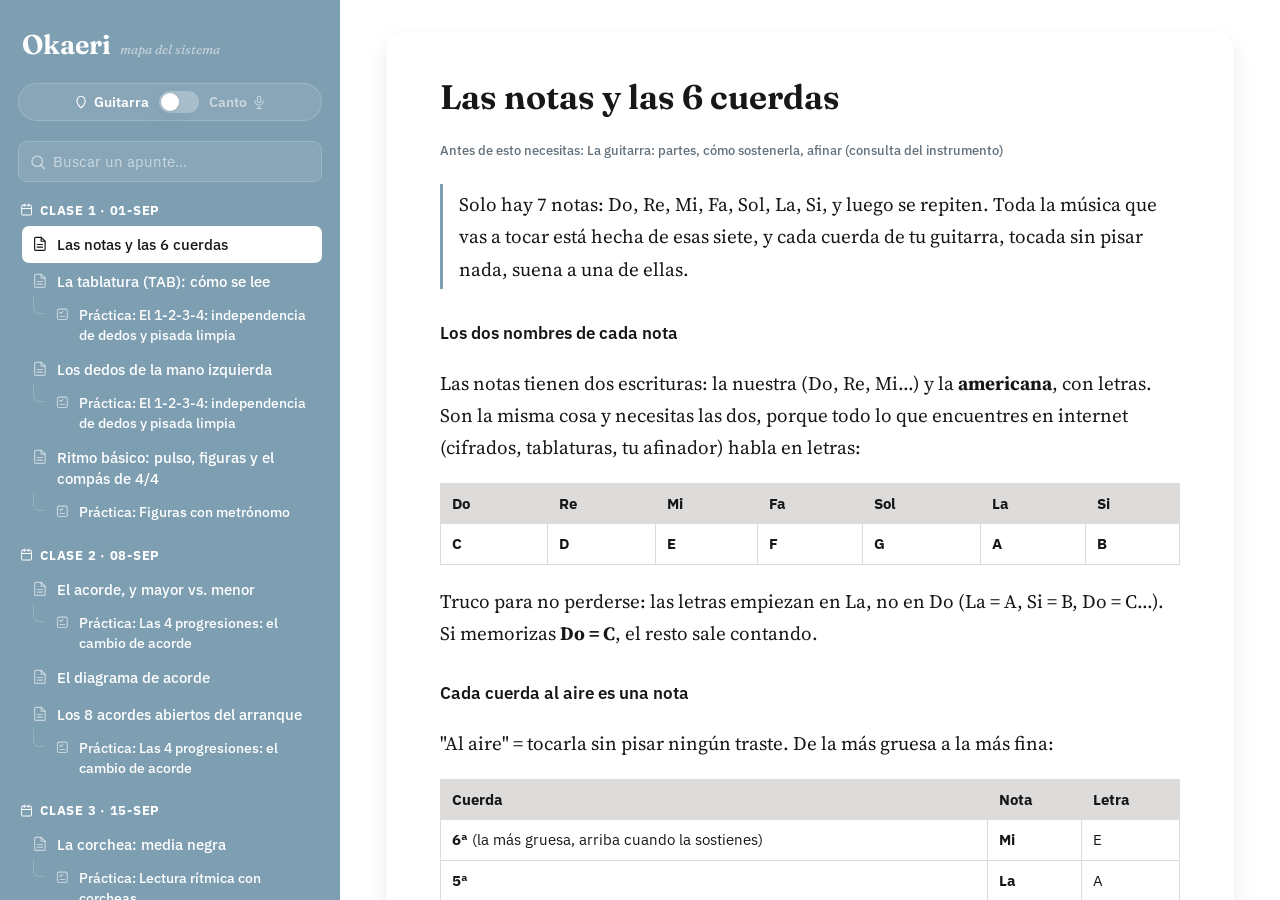
==== index.html @ c9cee319 "publicar panel de estudio (2026-10-15)" ====
<!doctype html>
<html lang="es">
<head>
<meta charset="UTF-8">
<meta name="viewport" content="width=device-width, initial-scale=1">
<title>Okaeri · system</title>
<link rel="preconnect" href="https://fonts.googleapis.com">
<link rel="preconnect" href="https://fonts.gstatic.com" crossorigin>
<link href="https://fonts.googleapis.com/css2?family=Fraunces:ital,opsz,wght@0,9..144,500;0,9..144,650;1,9..144,500&family=IBM+Plex+Sans:wght@400;500;600&family=Source+Serif+4:opsz,wght@8..60,400;8..60,600&display=swap" rel="stylesheet">
<style>
  :root{
    /* paleta extraída de image copy.png — solo estos 7 colores, sin inventar */
    --bg:#eef0f1;        /* fondo general */
    --white:#ffffff;     /* superficie / tarjetas */
    --gray:#dedcda;      /* gris suave decorativo */
    --accent:#7e9fb2;    /* el único acento: azul grisáceo apagado */
    --black:#171717;     /* negro casi puro */
    --text-mid:#8f9195;  /* texto gris medio */
    --text-light:#aab0b4;/* texto gris claro */
    --text-strong:#63707a; /* añadido 2026-10-15, con tu OK: mismo tono que --accent (familia azul grisácea), más oscuro — 5.1:1 sobre blanco, cumple AA. Ver decision_system-html.md */

    --paper: var(--white);
    --paper-dim: var(--gray);
    --ink: var(--black);
    --ink-soft: var(--text-strong);
    --line: var(--gray);
    --shadow:0 1px 2px rgba(23,23,23,.07), 0 8px 22px rgba(23,23,23,.08);
    --sb-text:#ffffff;
    --sb-text-soft: var(--white);
    --sb-text-faint: rgba(255,255,255,.55);
    --sb-tile:rgba(255,255,255,.08);
    --sb-tile-line:rgba(255,255,255,.18);
    --sb-hover:rgba(255,255,255,.1);
  }
  *{box-sizing:border-box;}
  html{font-size:17px;}
  html,body{height:100%;}
  body{
    margin:0; font-family:'IBM Plex Sans',sans-serif; color:var(--ink);
    background:var(--bg);
    display:grid; grid-template-columns:340px 1fr; min-height:100vh;
  }
  svg.icon{width:1.05em; height:1.05em; stroke:currentColor; fill:none; stroke-width:1.8; stroke-linecap:round; stroke-linejoin:round; vertical-align:-2px; flex:none;}

  /* ---------- Accesibilidad y superficies del navegador ---------- */
  ::selection{background:var(--accent); color:var(--white);}
  :focus-visible{outline:2px solid var(--accent); outline-offset:2px; border-radius:4px;}
  .sidebar :focus-visible{outline-color:var(--black);}
  .main{scrollbar-width:thin; scrollbar-color:var(--gray) transparent;}
  .main::-webkit-scrollbar{width:10px;}
  .main::-webkit-scrollbar-track{background:transparent;}
  .main::-webkit-scrollbar-thumb{background:var(--gray); border-radius:20px;}
  .main::-webkit-scrollbar-thumb:hover{background:var(--text-light);}
  .sidebar{scrollbar-width:thin; scrollbar-color:var(--sb-tile-line) transparent;}
  .sidebar::-webkit-scrollbar{width:10px;}
  .sidebar::-webkit-scrollbar-track{background:transparent;}
  .sidebar::-webkit-scrollbar-thumb{background:var(--sb-tile-line); border-radius:20px;}
  @media (prefers-reduced-motion: reduce){
    *, *::before, *::after{animation-duration:.01ms !important; animation-iteration-count:1 !important; transition-duration:.01ms !important; scroll-behavior:auto !important;}
  }

  /* ---------- Sidebar ---------- */
  .sidebar{
    background:var(--accent);
    padding:26px 18px 30px; overflow-y:auto;
  }
  .brand{display:flex; align-items:baseline; gap:9px; margin:2px 4px 22px;}
  .brand h1{font-family:'Fraunces',serif; font-weight:650; font-size:27px; margin:0; color:var(--sb-text);}
  .brand span{font-size:13px; color:var(--sb-text-faint); font-style:italic; font-family:'Fraunces',serif;}

  .carril-toggle{
    display:flex; align-items:center; justify-content:center; gap:10px;
    background:var(--sb-tile); border:1.5px solid var(--sb-tile-line); border-radius:30px;
    padding:7px 11px; margin-bottom:20px; cursor:pointer; user-select:none;
  }
  .ct-label{font-size:13.5px; font-weight:600; color:var(--sb-text-faint); display:flex; align-items:center; gap:5px; transition:color .2s;}
  .carril-toggle[data-carril="guitarra"] .ct-label.left{color:var(--sb-text);}
  .carril-toggle[data-carril="canto"] .ct-label.right{color:var(--sb-text);}
  .ct-track{
    position:relative; width:40px; height:22px; border-radius:20px;
    background:rgba(255,255,255,.28); transition:background .25s; flex:none;
  }
  .ct-knob{
    position:absolute; top:2px; left:2px; width:18px; height:18px; border-radius:50%;
    background:var(--white); box-shadow:var(--shadow); transition:transform .25s, background .25s;
  }
  .carril-toggle[data-carril="canto"] .ct-knob{transform:translateX(18px);}

  .search{position:relative; margin-bottom:20px;}
  .search input{
    width:100%; padding:10px 12px 10px 34px; border:1px solid var(--sb-tile-line); border-radius:9px;
    background:var(--sb-tile); color:var(--sb-text); font-family:inherit; font-size:14.5px; outline:none;
  }
  .search input::placeholder{color:var(--sb-text-faint);}
  .search input:focus{border-color:var(--white);}
  .search svg.icon{position:absolute; left:11px; top:50%; transform:translateY(-50%); color:var(--sb-text-faint);}

  .tree{margin-top:4px;}
  .mod-head{
    display:flex; align-items:center; gap:7px; font-size:12.5px; font-weight:700;
    text-transform:uppercase; letter-spacing:.06em; color:var(--sb-text);
    margin:18px 2px 8px;
  }
  .mod-head svg.icon{color:var(--sb-text);}
  .nav-item{
    display:flex; align-items:flex-start; gap:9px; padding:8px 10px; border-radius:7px;
    cursor:pointer; font-size:15px; font-weight:500; color:var(--sb-text-soft); line-height:1.4; margin-left:4px;
  }
  .nav-item svg.icon{margin-top:2px; color:var(--sb-text-faint); flex:none;}
  .nav-item:hover{background:var(--sb-hover);}
  .nav-item.active{background:var(--white); color:var(--black);}
  .nav-item.active svg.icon{color:var(--black);}

  /* ---------- Main ---------- */
  .main{overflow-y:auto; padding:32px 46px 70px; background:var(--paper);}

  .app-menu{position:relative; display:inline-block; margin-bottom:22px;}
  .menu-btn{
    display:flex; align-items:center; gap:8px; padding:9px 16px; border-radius:9px;
    background:var(--paper-dim); border:1px solid var(--line); color:var(--ink);
    font-family:inherit; font-size:14px; font-weight:600; cursor:pointer;
  }
  .menu-btn:hover{border-color:var(--accent);}
  .menu-dropdown{
    display:none; position:absolute; top:calc(100% + 6px); left:0; min-width:220px;
    background:var(--white); border:1px solid var(--line); border-radius:12px;
    box-shadow:var(--shadow); padding:6px; z-index:10;
  }
  .menu-dropdown.open{display:block;}
  .menu-item{
    display:flex; align-items:center; gap:10px; padding:10px 12px; border-radius:8px;
    font-size:14px; font-weight:500; color:var(--ink-soft); cursor:pointer;
  }
  .menu-item svg.icon{color:var(--accent);}
  .menu-item:hover{background:var(--paper-dim);}
  .menu-item.active{color:var(--ink); font-weight:600;}

  .topbar{display:flex; align-items:center; justify-content:space-between; flex-wrap:wrap; gap:14px; margin-bottom:28px;}
  .crumbs{font-size:12.5px; color:var(--ink-soft);}
  .crumbs b{color:var(--ink);}

  .view{display:none; animation:rise .4s cubic-bezier(.22,1,.36,1) both;}
  .view.active{display:block;}
  @keyframes rise{from{opacity:0; transform:translateY(6px);} to{opacity:1; transform:translateY(0);}}

  h2.page-title{font-family:'Fraunces',serif; font-weight:650; font-size:31px; margin:0 0 6px; text-wrap:balance;}
  p.page-sub{color:var(--ink-soft); font-size:15px; margin:0 0 28px; max-width:64ch;}

  /* ---------- Pendientes: tarjetas sucesivas ---------- */
  .thread-label{font-size:12px; text-transform:uppercase; letter-spacing:.07em; color:var(--ink-soft); margin:30px 0 12px 2px; font-weight:600;}
  .thread-label:first-child{margin-top:0;}

  .pend-list{list-style:none; margin:0 0 8px; padding:0; display:grid; grid-template-columns:repeat(auto-fill, minmax(260px, 1fr)); gap:14px;}
  .pend-card{
    display:flex; align-items:flex-start; gap:14px; padding:15px 18px;
    background:var(--white); border:1px solid var(--line); border-radius:12px; box-shadow:var(--shadow);
    animation:cardIn .45s cubic-bezier(.22,1,.36,1) both; transition:transform .15s, box-shadow .15s;
  }
  .pend-card:hover{transform:translateY(-3px); box-shadow:0 2px 4px rgba(23,23,23,.08), 0 14px 28px rgba(23,23,23,.1);}
  @keyframes cardIn{from{opacity:0; transform:translateY(10px) scale(.98);} to{opacity:1; transform:translateY(0) scale(1);}}
  .pend-list li:nth-child(1){animation-delay:.02s}
  .pend-list li:nth-child(2){animation-delay:.06s}
  .pend-list li:nth-child(3){animation-delay:.1s}
  .pend-list li:nth-child(4){animation-delay:.14s}
  .pend-list li:nth-child(5){animation-delay:.18s}
  .pend-list li:nth-child(6){animation-delay:.22s}
  .pend-list li:nth-child(7){animation-delay:.26s}
  .pend-list li:nth-child(8){animation-delay:.3s}
  .pend-list li:nth-child(9){animation-delay:.34s}
  .pend-num{
    flex:none; font-family:'Fraunces',serif; font-weight:650; font-size:30px; line-height:1;
    color:var(--gray); margin-top:-2px; min-width:1.1em;
  }
  .pend-card:hover .pend-num{color:var(--accent);}
  .pend-num.dot{font-size:20px; color:var(--text-light); min-width:auto;}
  .pend-num.dot::before{content:"–";}
  .pend-body{flex:1; min-width:0;}
  .pend-top{display:flex; align-items:center; gap:10px; flex-wrap:wrap;}
  .pend-title{font-weight:600; font-size:15px; margin:0;}
  .pend-badge{font-size:11px; font-weight:700; padding:3px 10px; border-radius:20px; letter-spacing:.02em; flex:none;}
  .pend-badge.falta{background:var(--gray); color:var(--ink);}
  .pend-badge.hecho{background:var(--accent); color:var(--ink);}
  .pend-comment{font-size:12.5px; color:var(--ink-soft); margin:4px 0 0;}

  /* ---------- Timeline ---------- */
  .timeline{border-left:2px solid var(--line); margin-left:9px; padding-left:24px;}
  .t-item{position:relative; margin-bottom:24px; max-width:660px;}
  .t-item::before{content:""; position:absolute; left:-30px; top:4px; width:12px; height:12px; border-radius:50%; background:var(--paper); border:2px solid var(--accent);}
  .t-head{display:flex; align-items:center; gap:10px; margin-bottom:4px; flex-wrap:wrap;}
  .t-date{font-family:'Fraunces',serif; font-weight:650; font-size:15px; display:flex; align-items:center; gap:6px;}
  .t-date svg.icon{color:var(--ink-soft);}
  .t-body{font-size:14px; color:var(--ink-soft); line-height:1.55;}
  .t-link{font-size:12.5px; color:var(--ink); text-decoration:underline; text-decoration-color:var(--accent); text-decoration-thickness:1.5px; text-underline-offset:3px; font-weight:600; display:inline-flex; align-items:center; gap:4px;}
  .t-link:hover{text-decoration-color:var(--ink);}
  .t-link svg.icon{color:var(--accent);}
  .t-pending{font-size:12.5px; color:var(--ink-soft); font-weight:600;}

  /* ---------- Apunte reader: WHITE, calm ---------- */
  .apunte-panel{background:var(--paper); border-radius:18px; box-shadow:var(--shadow); padding:44px 54px 56px;}
  .apunte-title{font-family:'Fraunces',serif; font-weight:650; font-size:34px; margin:0 0 22px; max-width:960px; text-wrap:balance;}
  .apunte{max-width:960px; font-family:'Source Serif 4', serif; font-size:19px; line-height:1.7;}
  .apunte .stub{border:1.5px dashed var(--line); border-radius:12px; padding:18px 20px; font-family:'IBM Plex Sans',sans-serif; font-size:13px; color:var(--ink-soft); margin-bottom:22px; display:flex; gap:10px; align-items:flex-start;}
  .apunte .stub svg.icon{color:var(--accent); margin-top:2px;}
  .apunte h3.pre{font-family:'IBM Plex Sans',sans-serif; font-size:13px; color:var(--ink-soft); margin:0 0 22px; font-weight:500;}
  .apunte h3.pre a,.apunte .foot a{color:var(--ink); text-decoration:underline; text-decoration-color:var(--accent); text-decoration-thickness:1.5px; text-underline-offset:3px; font-weight:600;}
  .apunte h3.pre a:hover,.apunte .foot a:hover{text-decoration-color:var(--ink);}
  .apunte blockquote{margin:0 0 22px; padding:4px 0 4px 16px; border-left:3px solid var(--accent); font-size:19px; color:var(--ink);}
  .apunte h4{font-family:'IBM Plex Sans',sans-serif; font-weight:600; font-size:17px; margin:30px 0 10px; color:var(--ink);}
  .apunte table{border-collapse:collapse; width:100%; margin:14px 0 20px; font-family:'IBM Plex Sans',sans-serif; font-size:15px; font-variant-numeric:tabular-nums;}
  .apunte th,.apunte td{border:1px solid var(--line); padding:7px 11px; text-align:left;}
  .apunte th{background:var(--paper-dim);}
  .apunte img{max-width:100%; border-radius:10px; border:1px solid var(--line); margin:4px 0 6px; display:block;}
  .apunte figcaption{font-family:'IBM Plex Sans',sans-serif; font-size:12px; color:var(--ink-soft); margin-bottom:20px;}
  .apunte .recap{background:var(--paper-dim); border:1px solid var(--line); border-radius:12px; padding:17px 20px; font-family:'IBM Plex Sans',sans-serif; font-size:13px; margin-top:28px;}
  .apunte .recap .recap-head{display:flex; align-items:center; gap:7px; font-weight:600; margin-bottom:8px; color:var(--ink);}
  .apunte .recap .recap-head svg.icon{color:var(--accent);}
  .apunte .recap p{margin:0 0 6px;}
  .apunte .recap p:last-child{margin-bottom:0;}
  .apunte .foot{margin-top:24px; font-family:'IBM Plex Sans',sans-serif; font-size:12.5px; color:var(--ink-soft);}

  /* ---------- Prácticas y Recorrido (decision_system-html.md · 2026-10-15) ---------- */
  :root{ --done:#9db39a; /* 9º color, solo para "lograda" — ver decision_system-html.md */ }
  .apunte ul,.apunte ol{margin:0 0 14px; padding-left:1.3em;}
  .apunte li{margin-bottom:4px;}
  .apunte code{font-size:.88em; background:var(--paper-dim); padding:1px 6px; border-radius:5px;}
  .only-pub{display:none;}

  .pr-chip{display:inline-flex; align-items:center; gap:6px; font-size:12px; font-weight:700; padding:3px 11px; border-radius:20px; letter-spacing:.02em; white-space:nowrap; font-family:'IBM Plex Sans',sans-serif;}
  .pr-chip i{width:9px; height:9px; border-radius:50%; display:block; flex:none;}
  .pr-chip.curso{color:var(--text-strong); border:1.5px solid var(--accent);}
  .pr-chip.curso i{background:linear-gradient(90deg,var(--accent) 50%,transparent 50%); border:1.5px solid var(--accent);}
  .apunte .p-meta{display:flex; gap:10px; flex-wrap:wrap; align-items:center; margin:-8px 0 26px; font-family:'IBM Plex Sans',sans-serif; font-size:13px; color:var(--ink-soft);}
  .apunte .p-meta .pill{border:1px solid var(--line); border-radius:20px; padding:3px 12px; display:inline-flex; gap:6px; align-items:center;}
  .apunte .levels{display:grid; gap:14px; margin:14px 0 22px;}
  .apunte .level{border:1px solid var(--line); border-radius:14px; overflow:hidden; font-family:'IBM Plex Sans',sans-serif;}
  .apunte .level-head{display:flex; align-items:center; gap:12px; padding:13px 18px; background:var(--bg); font-weight:600; font-size:16px; flex-wrap:wrap;}
  .apunte .level-head .mins{margin-left:auto; font-family:'Fraunces',serif; font-weight:650; font-size:19px;}
  .apunte .level-head .sub{font-weight:400; font-size:13px; color:var(--ink-soft);}
  .bars{display:inline-flex; align-items:flex-end; gap:3px; height:18px;}
  .bars b{width:5px; border-radius:2px; background:var(--gray);}
  .bars b:nth-child(1){height:7px} .bars b:nth-child(2){height:12px} .bars b:nth-child(3){height:18px}
  .bars.l1 b:nth-child(1), .bars.l2 b:nth-child(-n+2), .bars.l3 b{background:var(--black);}
  .apunte .level-body{padding:4px 18px 6px; background:var(--white); font-size:16px; line-height:1.55;}
  .apunte .level-body p.inc{font-size:13px; color:var(--ink-soft); margin:12px 0 0; font-family:'IBM Plex Sans',sans-serif;}
  .apunte .level-body table{margin:10px 0 12px;}

  .practica-link{display:flex; align-items:center; gap:18px; margin-top:22px; padding:18px 22px; border:1.5px solid var(--black); border-radius:14px; background:var(--white); color:var(--ink) !important; font-family:'IBM Plex Sans',sans-serif; text-decoration:none !important; width:100%; transition:background .2s, color .2s, transform .2s cubic-bezier(.22,1,.36,1);}
  .practica-link:hover{background:var(--black); color:#fff !important; transform:translateY(-2px);}
  .practica-link:hover .pl-meta{color:var(--text-light);}
  .practica-link:hover .pl-ico{background:var(--accent); color:var(--black);}
  .pl-ico{width:46px; height:46px; border-radius:12px; background:var(--bg); display:grid; place-items:center; color:var(--black); transition:background .2s; flex:none;}
  .pl-ico svg.icon{width:24px; height:24px;}
  .pl-body{flex:1; min-width:0;}
  .pl-label{font-size:13px; font-weight:600; color:var(--accent); margin-bottom:2px;}
  .pl-title{font-family:'Fraunces',serif; font-weight:650; font-size:21px; line-height:1.25;}
  .pl-meta{font-size:13px; color:var(--ink-soft); margin-top:3px; transition:color .2s; font-weight:400;}
  .pl-arrow svg.icon{width:24px; height:24px;}
  .practica-links{margin-top:34px;}
  .practica-links + .foot{margin-top:18px;}

  /* barra lateral: la práctica cuelga de su apunte */
  .nav-child{margin-left:27px !important; font-size:14px; padding:6px 10px; position:relative;}
  .nav-child::before{content:""; position:absolute; left:-12px; top:-4px; width:10px; height:17px; border-left:1.5px solid var(--sb-tile-line); border-bottom:1.5px solid var(--sb-tile-line); border-bottom-left-radius:6px;}
  .nav-child svg.icon{margin-top:1px !important;}

  /* Recorrido */
  .rc-head{display:flex; justify-content:space-between; align-items:flex-start; gap:20px; flex-wrap:wrap;}
  .rc-tools{display:flex; gap:8px; margin-top:4px;}
  .rc-btn{border:1px solid var(--line); background:var(--bg); padding:8px 15px; border-radius:9px; font-size:13.5px; font-weight:600; cursor:pointer; font-family:inherit; color:var(--ink);}
  .rc-btn:hover{border-color:var(--accent);}
  .rc-legend{display:flex; flex-wrap:wrap; gap:10px 24px; align-items:center; font-size:12.5px; color:var(--ink-soft); padding:12px 16px; background:var(--bg); border-radius:12px; margin-bottom:30px;}
  .rc-legend > span{display:inline-flex; align-items:center; gap:8px;}
  .rc-sw{width:14px; height:14px; border-radius:4px; display:inline-block;}
  .rc-wrap{position:relative; padding:6px 4px 20px;}
  .rc-map{position:relative; display:inline-block; min-width:100%;}
  svg.rc-wires{position:absolute; inset:0; pointer-events:none; overflow:visible;}
  svg.rc-wires path{fill:none; stroke:var(--gray); stroke-width:1.6;}
  svg.rc-wires path.hot{stroke:var(--accent);}
  .rc-branch{display:flex; align-items:center;}
  .rc-kids{display:flex; flex-direction:column; gap:12px; margin-left:64px; padding:6px 0;}
  .rc-kids[hidden]{display:none;}
  .rc-root{font-family:'Fraunces',serif; font-weight:650; font-size:22px; padding:14px 22px; border-radius:16px; background:var(--black); color:#fff; display:flex; align-items:center; gap:10px; white-space:nowrap;}
  .rc-mod{display:flex; align-items:center; gap:12px; padding:11px 14px 11px 16px; border-radius:14px; border:1.5px solid var(--line); background:var(--white); cursor:pointer; min-width:340px; text-align:left; box-shadow:var(--shadow); font-family:inherit; color:var(--ink); transition:border-color .2s, transform .2s cubic-bezier(.22,1,.36,1);}
  .rc-mod:hover{border-color:var(--accent); transform:translateX(2px);}
  .rc-mod .num{font-family:'Fraunces',serif; font-weight:650; font-size:20px; color:var(--text-strong); min-width:34px;}
  .rc-mod .name{font-weight:600; font-size:15px; line-height:1.3;}
  .rc-mod .prog{display:flex; gap:3px; margin-top:6px;}
  .rc-mod .prog i{width:16px; height:5px; border-radius:3px; background:var(--gray);}
  .rc-mod .prog i.done{background:var(--done);}
  .rc-mod .cnt{font-size:12px; color:var(--ink-soft); margin-left:auto; white-space:nowrap; padding-left:10px; font-variant-numeric:tabular-nums;}
  .rc-mod .chev,.rc-sub .chev{transition:transform .25s cubic-bezier(.22,1,.36,1);}
  .rc-mod[aria-expanded="true"] .chev,.rc-sub[aria-expanded="true"] .chev{transform:rotate(90deg);}
  .rc-mod[aria-expanded="true"]{border-color:var(--black);}
  .rc-mod.idle{background:var(--bg); box-shadow:none; cursor:default; border-style:dashed;}
  .rc-mod.idle:hover{transform:none; border-color:var(--line);}
  .rc-mod.idle .name,.rc-mod.idle .num{color:var(--text-mid);}
  .rc-topic{width:360px; padding:12px 15px 13px; border-radius:12px; background:var(--white); border:1px solid var(--line); box-shadow:var(--shadow); text-align:left; transition:transform .2s cubic-bezier(.22,1,.36,1), box-shadow .2s;}
  .rc-topic.open-able{cursor:pointer;}
  .rc-topic:hover{transform:translateY(-2px); box-shadow:0 2px 4px rgba(23,23,23,.08),0 14px 28px rgba(23,23,23,.1);}
  .rc-topic .row{display:flex; align-items:baseline; gap:10px;}
  .rc-topic .t{font-weight:600; font-size:15px; line-height:1.3; flex:1;}
  .rc-topic .orig{font-size:11.5px; color:var(--ink-soft); white-space:nowrap; font-weight:500;}
  .rc-topic.esc{border-style:dashed; border-color:var(--text-light); box-shadow:none;}
  .rc-topic.done{background:var(--done); border-color:var(--done);}
  .rc-topic.done .orig{color:var(--black);}
  .rc-done{display:inline-flex; align-items:center; gap:5px; font-size:11.5px; font-weight:700; margin-top:9px; color:var(--black);}
  .rc-sub{display:inline-flex; align-items:center; gap:6px; margin-top:10px; font-size:12.5px; font-weight:600; color:var(--text-strong); background:var(--bg); border:0; border-radius:20px; padding:4px 11px; cursor:pointer; font-family:inherit;}
  .rc-tags{display:flex; flex-wrap:wrap; gap:7px; margin-top:10px;}
  .rc-tag{display:inline-flex; align-items:center; gap:6px; font-size:11.5px; font-weight:700; padding:3px 10px 3px 8px; border-radius:20px; white-space:nowrap; border:1.5px solid; background:var(--white); font-family:'IBM Plex Sans',sans-serif; color:inherit;}
  .rc-tag svg.icon{width:13px; height:13px; stroke-width:2;}
  .rc-tag .k{font-weight:600; opacity:.85;}
  .rc-tag.ap{border-color:var(--accent); color:var(--text-strong);}
  .rc-tag.ap.ok{background:var(--accent); color:var(--black);}
  .rc-tag.pr{border-color:var(--black); color:var(--black);}
  .rc-tag.pr.curso{box-shadow:inset 0 -2px 0 var(--black);}
  .rc-tag.pr.ok{background:var(--black); color:#fff;}
  .rc-tag.falta{border-style:dashed;}
  button.rc-tag{cursor:pointer;}
  .rc-kids.anim > *{animation:rcPop .35s cubic-bezier(.22,1,.36,1) both;}
  @keyframes rcPop{from{opacity:0; transform:translateX(-8px);} to{opacity:1; transform:none;}}
</style>
<meta name="robots" content="noindex">
<style>.app-menu,#view-recorrido,#view-clase-timeline{display:none!important}.only-personal{display:none!important}.only-pub{display:block}</style>
</head>
<body>

<svg style="display:none">
  <symbol id="i-search" viewBox="0 0 24 24"><circle cx="11" cy="11" r="7"/><line x1="21" y1="21" x2="16.65" y2="16.65"/></symbol>
  <symbol id="i-stairs" viewBox="0 0 24 24"><polyline points="3 21 3 15 9 15 9 9 15 9 15 3 21 3"/></symbol>
  <symbol id="i-calendar" viewBox="0 0 24 24"><rect x="3" y="4" width="18" height="18" rx="2"/><line x1="16" y1="2" x2="16" y2="6"/><line x1="8" y1="2" x2="8" y2="6"/><line x1="3" y1="10" x2="21" y2="10"/></symbol>
  <symbol id="i-book" viewBox="0 0 24 24"><path d="M4 19.5A2.5 2.5 0 0 1 6.5 17H20V2H6.5A2.5 2.5 0 0 0 4 4.5v15z"/></symbol>
  <symbol id="i-doc" viewBox="0 0 24 24"><path d="M14 2H6a2 2 0 0 0-2 2v16a2 2 0 0 0 2 2h12a2 2 0 0 0 2-2V8z"/><path d="M14 2v6h6"/><line x1="8" y1="13" x2="16" y2="13"/><line x1="8" y1="17" x2="16" y2="17"/></symbol>
  <symbol id="i-arrow" viewBox="0 0 24 24"><line x1="5" y1="12" x2="19" y2="12"/><polyline points="12 5 19 12 12 19"/></symbol>
  <symbol id="i-check" viewBox="0 0 24 24"><polyline points="20 6 9 17 4 12"/></symbol>
  <symbol id="i-clock" viewBox="0 0 24 24"><circle cx="12" cy="12" r="9"/><polyline points="12 7 12 12 16 14"/></symbol>
  <symbol id="i-list" viewBox="0 0 24 24"><line x1="9" y1="6" x2="20" y2="6"/><line x1="9" y1="12" x2="20" y2="12"/><line x1="9" y1="18" x2="20" y2="18"/><circle cx="4.5" cy="6" r="1.2" fill="currentColor"/><circle cx="4.5" cy="12" r="1.2" fill="currentColor"/><circle cx="4.5" cy="18" r="1.2" fill="currentColor"/></symbol>
  <symbol id="i-pick" viewBox="0 0 24 24"><path d="M12 2C8 2 5 6 5 10c0 5 4 9 7 12 3-3 7-7 7-12 0-4-3-8-7-8z"/></symbol>
  <symbol id="i-mic" viewBox="0 0 24 24"><rect x="9" y="2" width="6" height="11" rx="3"/><path d="M5 10a7 7 0 0 0 14 0"/><line x1="12" y1="19" x2="12" y2="23"/><line x1="8" y1="23" x2="16" y2="23"/></symbol>
  <symbol id="i-ejer" viewBox="0 0 24 24"><rect x="4" y="3.5" width="16" height="17" rx="2.5"/><path d="M8 9l1.6 1.6L12.6 7.6M8 15.5h8"/></symbol>
  <symbol id="i-chev" viewBox="0 0 24 24"><path d="M9 6l6 6-6 6"/></symbol>
  <symbol id="i-route" viewBox="0 0 24 24"><path d="M3 6l6-3 6 3 6-3v15l-6 3-6-3-6 3z"/><path d="M9 3v15M15 6v15"/></symbol>
  <symbol id="i-printer" viewBox="0 0 24 24"><path d="M6 9V3h12v6"/><rect x="4" y="9" width="16" height="8" rx="1.5"/><path d="M6 17v4h12v-4"/></symbol>
</svg>

<aside class="sidebar">
  <div class="brand"><h1>Okaeri</h1><span>mapa del sistema</span></div>

  <div class="carril-toggle" id="carrilToggle" data-carril="guitarra" role="switch" tabindex="0" aria-checked="false" aria-label="Carril: Guitarra. Activar para cambiar.">
    <span class="ct-label left"><svg class="icon"><use href="#i-pick"/></svg>Guitarra</span>
    <span class="ct-track"><span class="ct-knob"></span></span>
    <span class="ct-label right">Canto<svg class="icon"><use href="#i-mic"/></svg></span>
  </div>

  <div class="search"><svg class="icon"><use href="#i-search"/></svg><input id="searchInput" type="text" placeholder="Buscar un apunte…"></div>

  <div class="tree" id="tree"></div>
</aside>

<main class="main">

  <div class="app-menu">
    <button class="menu-btn" id="menuBtn" aria-haspopup="true" aria-expanded="false"><svg class="icon"><use href="#i-list"/></svg>Ver</button>
    <div class="menu-dropdown" id="menuDropdown" role="menu">
      <div class="menu-item" data-view="recorrido" role="menuitem" tabindex="0"><svg class="icon"><use href="#i-route"/></svg>Recorrido</div>
      <div class="menu-item" data-view="clase-timeline" role="menuitem" tabindex="0"><svg class="icon"><use href="#i-calendar"/></svg>Clases en orden</div>
    </div>
  </div>

  <!-- ===================== VISTA: RECORRIDO (reemplaza a Pendientes, 2026-10-15) ===================== -->
  <section class="view active" id="view-recorrido">
    <div class="rc-head">
      <div>
        <h2 class="page-title">Recorrido</h2>
        <p class="page-sub">Lo que viste en clase y lo que la escalera propone para entenderlo. Toca un módulo para abrir sus temas.</p>
      </div>
      <div class="rc-tools"><button class="rc-btn" id="rcAbrir">Abrir todo</button><button class="rc-btn" id="rcCerrar">Cerrar todo</button></div>
    </div>
    <div class="rc-legend">
      <span><i class="rc-sw" style="background:var(--done)"></i>Lograda: pasó su evaluación (✓ en el temario)</span>
      <span><i class="rc-sw" style="background:var(--white);border:1px solid var(--line)"></i>Vista en clase</span>
      <span><i class="rc-sw" style="background:var(--white);border:1.5px dashed var(--text-light)"></i>Propuesta por la escalera</span>
      <span><span class="rc-tag ap ok"><svg class="icon"><use href="#i-doc"/></svg><span class="k">Apunte</span></span> <span class="rc-tag pr ok"><svg class="icon"><use href="#i-ejer"/></svg><span class="k">Práctica</span></span> punteado = falta · sólido = en curso · relleno = listo</span>
    </div>
    <div class="rc-wrap"><div class="rc-map" id="rcMap"><svg class="rc-wires" id="rcWires"></svg><div id="rcTree"></div></div></div>
  </section>

  <!-- ===================== VISTA: TIMELINE ===================== -->
  <section class="view" id="view-clase-timeline">
    <div class="topbar"><div class="crumbs">Okaeri › <b>Clases en orden</b></div></div>
    <h2 class="page-title">Lo que pasó, clase a clase</h2>
    <p class="page-sub">La misma fuente que <code>practica/00_indice.md</code>, en orden cronológico.</p>
    <div class="timeline" id="tl-standalone"></div>
  </section>

  <!-- ===================== VISTA: APUNTE (blanco, calmo) ===================== -->
  <section class="view" id="view-apunte">
    <div class="apunte-panel">
      <h2 class="apunte-title" id="apunte-title"></h2>
      <article class="apunte" id="apunte-body"></article>
    </div>
  </section>

</main>

<script>
/* ---------- datos ---------- */
const gruposGuitarra = {"c1":"Clase 1 · 01-sep", "c2":"Clase 2 · 08-sep", "c3":"Clase 3 · 15-sep"};
const gruposCanto = {"c1":"Clase 1 · 03-sep", "c4":"Clase 4 · 24-sep", "c5":"Clase 5 · 01-oct", "c6":"Clase 6 · 08-oct"};

const apuntesGuitarra = [
  {grupo:"c1", t:"Las notas y las 6 cuerdas", key:"g-notas-cuerdas", path:"fundamentos/guitarra/clase01/clase01_notas-y-cuerdas.md", conectado:true},
  {grupo:"c1", t:"La tablatura (TAB): cómo se lee", key:"g-tablatura", path:"fundamentos/guitarra/clase01/clase01_tablatura.md", conectado:true},
  {grupo:"c1", t:"Los dedos de la mano izquierda", key:"g-dedos-izq", path:"fundamentos/guitarra/clase01/clase01_dedos-mano-izquierda.md", conectado:true},
  {grupo:"c1", t:"Ritmo básico: pulso, figuras y el compás de 4/4", key:"g-ritmo-basico", path:"fundamentos/guitarra/clase01/clase01_ritmo-basico.md", conectado:true},
  {grupo:"c2", t:"El acorde, y mayor vs. menor", key:"g-el-acorde", path:"fundamentos/guitarra/clase02/clase02_el-acorde.md", conectado:true},
  {grupo:"c2", t:"El diagrama de acorde", key:"g-diagramas", path:"fundamentos/guitarra/clase02/clase02_diagramas-de-acorde.md", conectado:true},
  {grupo:"c2", t:"Los 8 acordes abiertos del arranque", key:"g-8-acordes", path:"fundamentos/guitarra/clase02/clase02_los-8-acordes.md", conectado:true},
  {grupo:"c3", t:"La corchea: media negra", key:"g-corchea", path:"fundamentos/guitarra/clase03/clase03_la-corchea.md", conectado:true},
  {grupo:"c3", t:"La pentatónica de La menor: tu primera escala", key:"g-pentatonica", path:"fundamentos/guitarra/clase03/clase03_la-pentatonica.md", conectado:true},
];
const apuntesCanto = [
  {grupo:"c1", t:"Respirar para cantar: diafragma, costados, presión", key:"c-respiracion", path:"fundamentos/canto/clase01/clase01_respiracion.md", conectado:true},
  {grupo:"c4", t:"El pulso, el metrónomo y el compás de 4/4", key:"c-pulso-compas", path:"fundamentos/canto/clase04/clase04_pulso-y-compas.md", conectado:true},
  {grupo:"c4", t:"Las figuras rítmicas: redonda, blanca y negra", key:"c-figuras", path:"fundamentos/canto/clase04/clase04_figuras.md", conectado:true},
  {grupo:"c4", t:"La corchea y la cuenta «1 y 2 y»", key:"c-corchea", path:"fundamentos/canto/clase04/clase04_corchea.md", conectado:true},
  {grupo:"c4", t:"Los silencios", key:"c-silencios", path:"fundamentos/canto/clase04/clase04_silencios.md", conectado:true},
  {grupo:"c5", t:"Las notas y las octavas", key:"c-notas-octavas", path:"fundamentos/canto/clase05/clase05_notas-y-octavas.md", conectado:true},
  {grupo:"c5", t:"El semitono", key:"c-semitono", path:"fundamentos/canto/clase05/clase05_semitono.md", conectado:true},
  {grupo:"c5", t:"Afinación: cantar la altura que oyes", key:"c-afinacion", path:"fundamentos/canto/clase05/clase05_afinacion.md", conectado:true},
  {grupo:"c5", t:"Tesitura, rango y tipos de voz", key:"c-tesitura-rango", path:"fundamentos/canto/clase05/clase05_tesitura-y-rango.md", conectado:true},
  {grupo:"c5", t:"Registro de voz: pecho, cabeza y el quiebre", key:"c-registro", path:"fundamentos/canto/clase05/clase05_registro-de-voz.md", conectado:true},
  {grupo:"c5", t:"Resonancia: dónde suena la voz", key:"c-resonancia", path:"fundamentos/canto/clase05/clase05_resonancia.md", conectado:true},
  {grupo:"c5", t:"Las vocales y la gesticulación", key:"c-vocales", path:"fundamentos/canto/clase05/clase05_vocales-y-gesticulacion.md", conectado:true},
  {grupo:"c5", t:"Articulación: que se entienda lo que cantas", key:"c-articulacion", path:"fundamentos/canto/clase05/clase05_articulacion.md", conectado:true},
  {grupo:"c5", t:"Vocalización: ejercicios para preparar la voz", key:"c-vocalizacion", path:"fundamentos/canto/clase05/clase05_vocalizacion.md", conectado:true},
  {grupo:"c6", t:"La semicorchea y la cuenta «1 e y a»", key:"c-semicorchea", path:"fundamentos/canto/clase06/clase06_semicorchea.md", conectado:true},
  {grupo:"c6", t:"El contratiempo: cantar en la «y»", key:"c-contratiempo", path:"fundamentos/canto/clase06/clase06_contratiempo.md", conectado:true}
];

const clasesGuitarra = [
  {n:1, f:"2026-09-01", q:"Notas y cuerdas · cifrado · TAB · dedos 1-4 · figuras rítmicas, 4/4, metrónomo.", apunte:true},
  {n:2, f:"2026-09-08", q:"Diagramas de acorde · los 8 acordes abiertos · 4 progresiones · técnica de cambio.", apunte:true},
  {n:3, f:"2026-09-15", q:"La corchea · lectura rítmica con metrónomo · pentatónica de La menor, posición 1.", apunte:true},
  {n:4, f:"2026-09-22", q:"Más cajas de la pentatónica de La menor (trastes 2-5 y 7-10).", apunte:false},
  {n:5, f:"2026-09-29", q:"Evaluación general de lo anterior · arpegio: p-i-m-a, corrección de dedos pegados a la cuerda.", apunte:false},
  {n:6, f:"2026-10-06", q:"No asistió.", apunte:null},
  {n:7, f:"2026-10-13", q:"Más ejercicios de arpegio, sin concepto teórico nuevo.", apunte:false},
];
const clasesCanto = [
  {n:1, f:"2026-09-03", q:"Respiración costo-diafragmática · papel en la pared · trino de labios.", apunte:true},
  {n:2, f:"2026-09-10", q:"Apps recomendadas · elegir el repertorio de la clase.", apunte:true},
  {n:3, f:"2026-09-17", q:"No se recuerda con precisión — el reporte se perdió.", apunte:null},
  {n:4, f:"2026-09-24", q:"Figuras musicales y sus silencios, con cronómetro.", apunte:true},
  {n:5, f:"2026-10-01", q:"Articular, gesticular, vocalización · tesitura · rangos vocales · resonancia.", apunte:true},
  {n:6, f:"2026-10-08", q:"Figuras y silencios otra vez, más a fondo · contratiempos · subdivisión.", apunte:true},
];

let carrilActual = "guitarra";

/* ---------- prácticas: contenido real, leído de cada .md (archivos clase*_practica_*.md) ---------- */
const practicasData = {"p-g-1234":{"titulo":"Práctica — El 1-2-3-4: independencia de dedos y pisada limpia","tituloCorto":"El 1-2-3-4: independencia de dedos y pisada limpia","apuntes":["g-dedos-izq","g-tablatura"],"carril":"guitarra","estado":"EN-CURSO","html":"<div class=\"p-meta only-personal\"><span class=\"pr-chip curso\"><i></i>En curso</span><span class=\"pill\"><svg class=\"icon\"><use href=\"#i-clock\"/></svg>5 · 12 · 20 min</span><span class=\"pill\">clase01 (2026-09-01) — ejercicio del profesor</span></div>\n<blockquote><b>Con la guitarra en la mano, afinada.</b> Es la tarea del profesor de la clase 1. Se enseña en casi toda escuela porque separa los dedos que la mano mueve juntos.</blockquote>\n<h4>Qué estás mejorando (en claro)</h4>\n<p>Dos cosas, y las vas a poder comprobar:</p>\n<ol><li><b>Que cada dedo se mueva solo.</b> Hoy tu anular y tu meñique tienden a moverse juntos: si levantas uno, el otro lo sigue. Este ejercicio los separa. <b>Lo notarás</b> en unas semanas, cuando armes acordes y los dedos caigan cada uno en su sitio sin recolocarlos uno por uno.</li><li><b>Que cada nota salga limpia</b>, no ahogada ni zumbando. <b>Lo notarás</b> dentro del mismo ejercicio: cada día habrá menos notas \"sucias\" por vuelta.</li></ol>\n<p>El criterio es el <b>sonido limpio</b>, no la velocidad, que llega sola después.</p>\n<h4>El gráfico</h4>\n<figure><img src=\"fundamentos/guitarra/clase01/img/clase01-tab-1234.png\" alt=\"TAB del ejercicio 1-2-3-4: trastes 1 a 4 en cada cuerda, empezando por la 6ª, con la leyenda de qué dedo usa cada traste.\"><figcaption>Cada número es el traste. Un dedo por traste: 1-índice, 2-medio, 3-anular, 4-meñique.</figcaption></figure>\n<h4>Cómo se hace (referencia) — las 4 versiones</h4>\n<ol><li><b>V1 — subiendo:</b> en la 6ª cuerda pisa y toca traste 1, 2, 3, 4 (un dedo por traste, una nota a la vez). Pasa a la 5ª, igual. Sigue hasta la 1ª y regresa bajando hasta la 6ª: eso es <b>1 ciclo</b>.</li><li><b>V2 — al revés:</b> lo mismo pero <b>4-3-2-1</b> en cada cuerda.</li><li><b>V3 — dedos que se quedan:</b> al pisar el 2, el 1 no se levanta; acumulas 1 → 1-2 → 1-2-3 → 1-2-3-4. Luego bajando con 4-3-2-1. <i>(Es la más valiosa y la más incómoda.)</i></li><li><b>V4 — moviéndose:</b> V1 corriendo la posición: trastes 1-2-3-4 → 2-3-4-5 → hasta 4-5-6-7, y de vuelta.</li></ol>\n<h4>Los 3 niveles del día</h4>\n<p><b>Pon cronómetro. Cuando suena, paras</b>, sin culpa y sin \"una más\". Cada nivel incluye al anterior.</p>\n<div class=\"levels\">\n<div class=\"level\"><div class=\"level-head\"><span class=\"bars l1\" aria-hidden=\"true\"><b></b><b></b><b></b></span>Mínimo <span class=\"sub\">día sin ganas; hecho esto, CUMPLISTE</span><span class=\"mins\">5 min</span></div><div class=\"level-body\"><table><tr><th>Qué</th><th>Cuánto</th></tr><tr><td>V1, lenta</td><td>1 ciclo completo (~2 min)</td></tr><tr><td>V2</td><td>1 ciclo (~2 min)</td></tr><tr><td>Presión mínima (ver Afinación 1)</td><td>3 notas en una cuerda (~1 min)</td></tr></table>\n<p>Sin metrónomo. Nada más.</p></div></div>\n<div class=\"level\"><div class=\"level-head\"><span class=\"bars l2\" aria-hidden=\"true\"><b></b><b></b><b></b></span>Natural <span class=\"sub\">el día normal</span><span class=\"mins\">12 min</span></div><div class=\"level-body\"><p class=\"inc\">Todo el Mínimo, y además:</p>\n<table><tr><th>Qué</th><th>Cuánto</th></tr><tr><td><b>V3 (dedos que se quedan)</b></td><td>2 ciclos (~5 min)</td></tr><tr><td>V1 otra vez, vigilando <b>dedos cerca</b> (ver Afinación 2)</td><td>1 ciclo (~2 min)</td></tr></table>\n<p>Sin metrónomo todavía.</p></div></div>\n<div class=\"level\"><div class=\"level-head\"><span class=\"bars l3\" aria-hidden=\"true\"><b></b><b></b><b></b></span>Motivado<span class=\"mins\">20 min</span></div><div class=\"level-body\"><p class=\"inc\">Todo el Natural, y además:</p>\n<table><tr><th>Qué</th><th>Cuánto</th></tr><tr><td>V4 (moviendo posición)</td><td>1 pasada, ida y vuelta (~4 min)</td></tr><tr><td><b>Metrónomo 60: V1, una nota por clic</b></td><td>~4 min</td></tr></table>\n<p><b>La regla del metrónomo:</b> entra solo en la versión que ya te sale limpia sin él (por ahora, la V1). El día que la V1 con metrónomo salga cuadrada, el metrónomo pasa a la V2, y así una por una. Nunca metrónomo sobre una versión que aún suena sucia.</p></div></div>\n</div>\n<h4>Cómo suena cuando está bien</h4>\n<ul><li>Cada nota <b>limpia y entera</b> — sin zumbidos, sin sonar ahogada.</li><li><b>Parejas</b>: la del dedo 4 suena igual de fuerte que la del dedo 1 (el meñique tiende a sonar más débil).</li><li>A un ritmo <b>constante</b>, aunque sea lento. Lento y parejo gana a rápido y a tropezones.</li></ul>\n<h4>Si sale mal — los 3 típicos</h4>\n<table><tr><th>Suena así</th><th>Casi siempre es</th><th>Arréglalo así</th></tr><tr><td><b>Zumba / vibra feo</b></td><td>Estás pisando lejos del traste o con poca punta</td><td>Pisa <b>justo detrás de la barrita</b> del traste (no encima, no lejos) y con la <b>punta</b> del dedo</td></tr><tr><td><b>Se ahoga / no suena</b></td><td>Un dedo vecino está rozando esa cuerda</td><td>Arquea más los dedos para que cada uno caiga de punta, como un martillito, sin tocar a los vecinos</td></tr><tr><td><b>Se acelera y ensucia</b></td><td>El cuerpo quiere \"terminar rápido\"</td><td>El objetivo es limpio, no rápido: baja la velocidad hasta que TODAS suenen, y quédate ahí</td></tr></table>\n<h4>Afinación del instructor</h4>\n<ol><li><b>Presión mínima.</b> Pisa una nota y afloja el dedo hasta que empiece a zumbar; después aprieta apenas lo justo para que vuelva a sonar limpia. Esa es la presión de trabajo. Apretar de más cansa la mano y hace más lentos los cambios.</li><li><b>Dedos cerca.</b> Los dedos que no están pisando se quedan a 1-2 cm de las cuerdas, sin levantarse lejos. Menos distancia = llegan antes a su traste.</li></ol>\n<h4>Qué sigue</h4>\n<p>Los acordes de M1 (<a href=\"#\" data-key=\"g-8-acordes\">los 8 acordes</a>) y el cambio de acorde de M2: los dedos que ya se mueven solos son los que caen juntos al formar un acorde.</p>\n<div class=\"only-personal\"><h4>Hasta cuándo</h4><p>Tarea de la clase 1. No se \"aprueba\": queda como <b>calentamiento de la mano izquierda</b> (el nivel , 5 min) antes de cada sesión de guitarra. <b>Como ejercicio está lista</b> cuando la V3 sale limpia dos ciclos seguidos.</p></div>\n<div class=\"only-pub\"><h4>Cuándo ya está</h4><p><b>Como ejercicio está lista</b> cuando la V3 sale limpia dos ciclos seguidos.</p></div>\n"},"p-g-ritmo":{"titulo":"Práctica — Figuras con metrónomo","tituloCorto":"Figuras con metrónomo","apuntes":["g-ritmo-basico"],"carril":"guitarra","estado":"EN-CURSO","html":"<div class=\"p-meta only-personal\"><span class=\"pr-chip curso\"><i></i>En curso</span><span class=\"pill\"><svg class=\"icon\"><use href=\"#i-clock\"/></svg>5 · 10 · 15 min</span><span class=\"pill\">clase01 (2026-09-01) — ejercicio del profesor</span></div>\n<blockquote><b>Con la guitarra afinada y el metrónomo en 60.</b> Es la segunda tarea de la clase 1.</blockquote>\n<h4>Qué estás mejorando (en claro)</h4>\n<p><b>Llevar el pulso por dentro, sin depender de la app.</b> Es la habilidad de tocar cada nota en el momento correcto, además de tocar la nota correcta. En Yousician la pista marcaba el ritmo por ti y por eso no quedaba nada; aquí el pulso lo llevas tú.</p>\n<p><b>Lo vas a notar</b> el día que apagues el metrónomo, sigas tocando, lo vuelvas a encender y sigas cuadrado con él.</p>\n<h4>El gráfico</h4>\n<figure><img src=\"fundamentos/guitarra/clase01/img/clase01-figuras-compas.png\" alt=\"Las tres figuras con sus duraciones, y dos compases de 4/4 llenados como ejemplo.\"><figcaption>Esto es lo que vas a tocar: cajas de 4 tiempos llenadas con negras, blancas y redondas.</figcaption></figure>\n<h4>Cómo se hace cada paso (referencia)</h4>\n<p>Siempre: metrónomo en <b>60</b>, una sola cuerda al aire (la 6ª, bien grave, porque el ejercicio es de tiempo y no de dedos), y <b>contando en voz alta: 1-2-3-4</b>.</p>\n<ul><li><b>Negras:</b> una nota por clic — cada número con su nota.</li><li><b>Blancas:</b> tocas en el <b>1</b> y en el <b>3</b>; en el 2 y el 4 la nota <b>sigue sonando</b> (la sostienes, no la cortas).</li><li><b>Redondas:</b> tocas solo en el <b>1</b> y dejas sonar los 4 tiempos.</li></ul>\n<h4>Los 3 niveles del día</h4>\n<p><b>Pon cronómetro. Cuando suena, paras.</b> Cada nivel incluye al anterior. Aquí el metrónomo va <b>siempre</b>, porque en esta práctica el metrónomo es el ejercicio.</p>\n<div class=\"levels\">\n<div class=\"level\"><div class=\"level-head\"><span class=\"bars l1\" aria-hidden=\"true\"><b></b><b></b><b></b></span>Mínimo <span class=\"sub\">día sin ganas; hecho esto, CUMPLISTE</span><span class=\"mins\">5 min</span></div><div class=\"level-body\"><table><tr><th>Qué</th><th>Cuánto</th></tr><tr><td>Negras</td><td>~2 min de cajas seguidas</td></tr><tr><td>Blancas</td><td>~1.5 min</td></tr><tr><td>Redondas</td><td>~1.5 min</td></tr></table></div></div>\n<div class=\"level\"><div class=\"level-head\"><span class=\"bars l2\" aria-hidden=\"true\"><b></b><b></b><b></b></span>Natural <span class=\"sub\">el día normal</span><span class=\"mins\">10 min</span></div><div class=\"level-body\"><p class=\"inc\">Todo el Mínimo, y además:</p>\n<table><tr><th>Qué</th><th>Cuánto</th></tr><tr><td><b>La mezcla, sin parar entre cajas:</b> 2 cajas de negras → 2 de blancas → 1 redonda, en bucle</td><td>~3 min</td></tr><tr><td>La araña V1 con metrónomo, una nota por clic (aquí se juntan tus dos tareas)</td><td>~2 min</td></tr></table></div></div>\n<div class=\"level\"><div class=\"level-head\"><span class=\"bars l3\" aria-hidden=\"true\"><b></b><b></b><b></b></span>Motivado<span class=\"mins\">15 min</span></div><div class=\"level-body\"><p class=\"inc\">Todo el Natural, y además:</p>\n<table><tr><th>Qué</th><th>Cuánto</th></tr><tr><td><b>El test del reloj:</b> en plenas negras, apaga el metrónomo, sigue tocando y contando 2 cajas, préndelo de nuevo y revisa si sigues cuadrado con el clic.</td><td>~3 min</td></tr><tr><td>Sube a <b>70</b> y repite las negras</td><td>~2 min</td></tr></table>\n<p>El test del reloj es la meta de toda esta práctica: el día que lo pases seguido, el reloj ya es tuyo.</p></div></div>\n</div>\n<h4>Cómo suena cuando está bien</h4>\n<p>Tu nota y el clic suenan tan juntos que parecen un solo sonido. Si escuchas \"clic-nota\" como dos cosas separadas, vas tarde (o temprano).</p>\n<h4>Si sale mal — los 3 típicos</h4>\n<table><tr><th>Pasa esto</th><th>Casi siempre es</th><th>Arréglalo así</th></tr><tr><td><b>Te adelantas al clic</b></td><td>Ansiedad de \"ya sé lo que viene\"</td><td>No anticipes: <b>espera</b> oírlo. Contar en voz alta y fuerte te ancla</td></tr><tr><td><b>Te pierdes en la cuenta</b></td><td>Vas más rápido de lo que tu cabeza procesa</td><td>Baja a 50 y practica en un tempo donde sí puedes ir cuadrado</td></tr><tr><td><b>Te tensas</b> (hombros, mandíbula)</td><td>Concentración convertida en rigidez</td><td>Suelta hombros entre caja y caja. El pulso sale mejor con el cuerpo relajado</td></tr></table>\n<h4>Afinación del instructor</h4>\n<p>Una sola: haz el paso 1 <b>también sin guitarra</b> en cualquier momento del día — palmas con el metrónomo del celular, 60 bpm, contando en voz alta. Dos minutos en el bus valen. El reloj interno se entrena a todas horas, no solo con el instrumento.</p>\n<h4>Qué sigue</h4>\n<p>El rasgueo de M3 en el temario: de 3.3 (rasgueo hacia abajo) a 3.6 (rasguear sin parar mientras cambias de acorde), sobre este mismo pulso.</p>\n<div class=\"only-personal\"><h4>Hasta cuándo</h4><p>Fue la tarea de la clase 1 y no se \"aprueba\": se incorpora. Contar en voz alta acompaña toda práctica con ritmo hasta que el conteo salga solo, por dentro. <b>Está lista</b> cuando pasas el test del reloj (nivel ) tres días seguidos.</p></div>\n<div class=\"only-pub\"><h4>Cuándo ya está</h4><p><b>Está lista</b> cuando pasas el test del reloj (nivel ) tres días seguidos.</p></div>\n"},"p-g-progresiones":{"titulo":"Práctica — Las 4 progresiones: el cambio de acorde","tituloCorto":"Las 4 progresiones: el cambio de acorde","apuntes":["g-8-acordes","g-el-acorde"],"carril":"guitarra","estado":"EN-CURSO","html":"<div class=\"p-meta only-personal\"><span class=\"pr-chip curso\"><i></i>En curso</span><span class=\"pill\"><svg class=\"icon\"><use href=\"#i-clock\"/></svg>6 · 14 · 20 min</span><span class=\"pill\">clase02 (2026-09-08) — ejercicio del profesor</span></div>\n<blockquote><b>Con la guitarra afinada.</b> Es la tarea de la clase 2. Una <b>progresión</b> es una secuencia de acordes que se repite en bucle. Las canciones están hechas de progresiones, así que estas cuatro entrenan los mismos cambios que vas a usar en tu repertorio.</blockquote>\n<h4>Qué estás mejorando (en claro)</h4>\n<p><b>La velocidad y limpieza del cambio de acorde</b>, no de los acordes sueltos sino del paso de uno a otro, que es donde los principiantes se atascan y la canción pierde el pulso. Concretamente: mover la menor cantidad de dedos (anclas), no despegar toda la mano, y que los dedos del acorde caigan todos a la vez.</p>\n<p><b>Lo vas a notar</b> cuando el cambio deje de hacer \"hueco\" en tu conteo: hoy entre acorde y acorde hay un silencio de búsqueda; en unas semanas el siguiente acorde cae en su tiempo, sin detener el conteo.</p>\n<h4>El gráfico</h4>\n<figure><img src=\"fundamentos/guitarra/clase02/img/clase02-progresiones.png\" alt=\"Las 4 progresiones en compases de 4/4; las cajas partidas indican dos acordes en un mismo compás.\"><figcaption>Cada caja es un compás. Caja partida: el cambio cae en el tiempo 3.</figcaption></figure>\n<h4>Cómo se hace (referencia)</h4>\n<ul><li><b>Una vuelta</b> = la progresión completa, de inicio a fin, y regresas al primer acorde.</li><li><b>Modo A — un rasgueo por compás:</b> rasgueo hacia abajo en el \"1\", sostienes 2-3-4 mientras preparas el cambio. En caja partida: rasgueo en el 1 y en el 3.</li><li><b>Modo B — un rasgueo por tiempo:</b> cuatro rasgueos abajo por compás, contando en voz alta. En caja partida: dos y dos.</li><li><b>Antes de tocar una progresión: busca el ancla de cada cambio</b> (tabla en <a href=\"#\" data-key=\"g-8-acordes\">los 8 acordes</a>). Es la mitad del ejercicio.</li><li><b>Los 4 niveles de velocidad:</b> ① sin metrónomo → ② 60 BPM → ③ 70 → ④ 80. Cada progresión está en un nivel y avanza por su cuenta (la P4 puede ir en 60 mientras la P2 sigue sin metrónomo). Una progresión pasa al siguiente nivel cuando da <b>2 vueltas seguidas limpias, sin frenar en ningún cambio</b>, en su nivel actual. Nunca se salta un nivel. Marca aquí dónde va cada una:</li></ul>\n<table><tr><th>Progresión</th><th>① Sin metrónomo</th><th>② 60</th><th>③ 70</th><th>④ 80</th></tr><tr><td>P1</td><td></td><td></td><td></td><td></td></tr><tr><td>P2</td><td></td><td></td><td></td><td></td></tr><tr><td>P3</td><td></td><td></td><td></td><td></td></tr><tr><td>P4</td><td></td><td></td><td></td><td></td></tr></table>\n<h4>Los 3 niveles del día</h4>\n<p><b>Pon cronómetro. Cuando suena, paras.</b> Cada nivel incluye al anterior.</p>\n<div class=\"levels\">\n<div class=\"level\"><div class=\"level-head\"><span class=\"bars l1\" aria-hidden=\"true\"><b></b><b></b><b></b></span>Mínimo <span class=\"sub\">día sin ganas; hecho esto, CUMPLISTE</span><span class=\"mins\">6 min</span></div><div class=\"level-body\"><table><tr><th>Qué</th><th>Cuánto</th></tr><tr><td>P4 (A-D-E-A), modo A</td><td>3 vueltas (~2 min)</td></tr><tr><td>P1, modo A</td><td>2 vueltas (~3 min)</td></tr><tr><td>Cambios fantasma del par que más te trabó (ver Afinación del instructor)</td><td>5 saltos (~1 min)</td></tr></table>\n<p>Sin metrónomo.</p></div></div>\n<div class=\"level\"><div class=\"level-head\"><span class=\"bars l2\" aria-hidden=\"true\"><b></b><b></b><b></b></span>Natural <span class=\"sub\">el día normal</span><span class=\"mins\">14 min</span></div><div class=\"level-body\"><p class=\"inc\">Todo el Mínimo, y además:</p>\n<table><tr><th>Qué</th><th>Cuánto</th></tr><tr><td>P2, modo A</td><td>2 vueltas (~2.5 min)</td></tr><tr><td>P3, modo A</td><td>2 vueltas (~2.5 min)</td></tr><tr><td><b>P1, modo B, metrónomo 60</b></td><td>3 vueltas (~3 min)</td></tr></table></div></div>\n<div class=\"level\"><div class=\"level-head\"><span class=\"bars l3\" aria-hidden=\"true\"><b></b><b></b><b></b></span>Motivado<span class=\"mins\">20 min</span></div><div class=\"level-body\"><p class=\"inc\">Todo el Natural, y además:</p>\n<table><tr><th>Qué</th><th>Cuánto</th></tr><tr><td>P2, P3 y P4 en modo B a 60</td><td>1 vuelta c/u (~4 min)</td></tr><tr><td>La progresión que ya dio 2 vueltas limpias a 60 → <b>súbela a 70</b> (y a 80 solo desde 70 limpio)</td><td>~2 min</td></tr></table></div></div>\n</div>\n<h4>Cómo suena cuando está bien</h4>\n<ul><li>El siguiente acorde cae en su tiempo y el conteo no se detiene a esperarte.</li><li>Cada acorde cae de una (los dedos aterrizan juntos), no dedo por dedo.</li><li>En caja partida, el segundo acorde entra justo en el \"3\".</li></ul>\n<h4>Si sale mal — los 3 típicos</h4>\n<table><tr><th>Pasa esto</th><th>Casi siempre es</th><th>Arréglalo así</th></tr><tr><td><b>Hueco largo en un cambio</b></td><td>Ese par específico no está automatizado</td><td>Aísla solo ese par y hazlo 5 veces seguido; no repitas toda la vuelta, porque eso practica una y otra vez lo que ya sale</td></tr><tr><td><b>Levantas toda la mano al cambiar</b></td><td>No buscaste el ancla</td><td>Antes de tocar, di en voz alta qué dedo(s) se quedan en ese cambio. Si hay ancla, que no se despegue</td></tr><tr><td><b>El acorde cae sucio, dedo por dedo</b></td><td>Estás armando la forma en el aire</td><td>Piensa la forma completa antes de saltar y baja los dedos todos a la vez</td></tr></table>\n<h4>Afinación del instructor</h4>\n<p><b>Cambio fantasma</b> (el del nivel ): el cambio de acorde sin rasguear. Formas el primer acorde, levantas los dedos apenas, sin despegar la mano del mástil, y aterrizas el segundo con todos los dedos a la vez; luego vuelves al primero. Ida y vuelta = 1 salto. Entrena solo la mano izquierda, que es donde está el hueco, sin gastar tiempo en el rasgueo.</p>\n<h4>Qué sigue</h4>\n<p>M2 del temario, el cambio de acorde: dedos ancla (2.2) y cambiar sin mirar la mano (2.3). Y la tarea que deje la clase 3.</p>\n<div class=\"only-personal\"><h4>Hasta cuándo</h4><p>Tarea de la clase 2, hasta la clase 3 (martes 15-sep). Después sigue como práctica del cambio de acorde (M2). <b>Una progresión está lista</b> cuando da 2 vueltas limpias a 80 BPM en modo B; la tabla de niveles de velocidad lleva la cuenta.</p></div>\n<div class=\"only-pub\"><h4>Cuándo ya está</h4><p><b>Una progresión está lista</b> cuando da 2 vueltas limpias a 80 BPM en modo B; la tabla de niveles de velocidad lleva la cuenta.</p></div>\n"},"p-g-lectura":{"titulo":"Práctica — Lectura rítmica con corcheas","tituloCorto":"Lectura rítmica con corcheas","apuntes":["g-corchea"],"carril":"guitarra","estado":"EN-CURSO","html":"<div class=\"p-meta only-personal\"><span class=\"pr-chip curso\"><i></i>En curso</span><span class=\"pill\"><svg class=\"icon\"><use href=\"#i-clock\"/></svg>5 · 10 · 15 min</span><span class=\"pill\">clase03 (2026-09-15) — ejercicio del profesor</span></div>\n<blockquote><b>Con la guitarra afinada y el metrónomo en 60.</b> Es la tarea de la clase 3: el profesor dibuja compases con figuras y tú los tocas a tiempo. Aquí tienes ocho, del mismo tipo, ordenados de menos a más.</blockquote>\n<h4>Qué estás mejorando (en claro)</h4>\n<p><b>Leer un ritmo escrito y tocarlo a tiempo, con el pulso partido en dos.</b> Es el paso que sigue a Figuras con metrónomo: allá cada figura duraba tiempos enteros; aquí entra la corchea y tu mano tiene que caer también <i>entre</i> los clics. <b>Lo vas a notar</b> cuando un compás nuevo del profesor te salga a la primera, sin descifrarlo nota por nota, y cuando el rasgueo abajo-arriba llegue, la «y» ya estará en tu mano.</p>\n<h4>El gráfico</h4>\n<figure><img src=\"fundamentos/guitarra/clase03/img/clase03-ejercicios-ritmicos.png\" alt=\"Ocho ejercicios de lectura rítmica numerados, cada uno con dos compases de 4/4 que combinan redondas, blancas, negras y pares de corcheas. Bajo cada compás está la cuenta: los números de los tiempos y una «y» roja donde caen corcheas.\"><figcaption>Esto es lo que se toca: cada caja suma 4. La «y» roja marca dónde la nota cae entre clics.</figcaption></figure>\n<h4>Cómo se hace (referencia)</h4>\n<p>Siempre: metrónomo en <b>60</b>, una sola cuerda al aire (la 6ª, porque el ejercicio trabaja el tiempo y no los dedos), y <b>contando en voz alta: «1 y 2 y 3 y 4 y»</b>.</p>\n<ul><li><b>Redonda / blanca / negra:</b> igual que siempre, tocas en su número y la dejas sonar lo que dura.</li><li><b>Par de corcheas:</b> primera nota <b>con el clic</b>, segunda en la <b>«y»</b>, justo a la mitad, con la misma fuerza que la primera.</li><li><b>Antes de tocar un ejercicio, léelo:</b> dilo en voz alta con la cuenta («1 y-2, 3, 4…») sin guitarra.</li></ul>\n<h4>Los 3 niveles del día</h4>\n<p><b>Pon cronómetro. Cuando suena, paras.</b> Cada nivel incluye al anterior. El metrónomo va siempre.</p>\n<div class=\"levels\">\n<div class=\"level\"><div class=\"level-head\"><span class=\"bars l1\" aria-hidden=\"true\"><b></b><b></b><b></b></span>Mínimo <span class=\"sub\">día sin ganas; hecho esto, CUMPLISTE</span><span class=\"mins\">5 min</span></div><div class=\"level-body\"><table><tr><th>Qué</th><th>Cuánto</th></tr><tr><td>Ejercicios 1 y 2, cada uno en bucle hasta que salga 2 veces seguidas</td><td>2 min</td></tr><tr><td>Ejercicios 3 y 4, igual</td><td>3 min</td></tr></table>\n<p class=\"inc\">Metrónomo: sí, en 60.</p></div></div>\n<div class=\"level\"><div class=\"level-head\"><span class=\"bars l2\" aria-hidden=\"true\"><b></b><b></b><b></b></span>Natural <span class=\"sub\">el día normal</span><span class=\"mins\">10 min</span></div><div class=\"level-body\"><p class=\"inc\">Todo el Mínimo, y además:</p>\n<table><tr><th>Qué</th><th>Cuánto</th></tr><tr><td>Ejercicios 5 y 6</td><td>3 min</td></tr><tr><td>El que peor salió hoy, solo, en bucle</td><td>2 min</td></tr></table></div></div>\n<div class=\"level\"><div class=\"level-head\"><span class=\"bars l3\" aria-hidden=\"true\"><b></b><b></b><b></b></span>Motivado<span class=\"mins\">15 min</span></div><div class=\"level-body\"><p class=\"inc\">Todo el Natural, y además:</p>\n<table><tr><th>Qué</th><th>Cuánto</th></tr><tr><td>Ejercicios 7 y 8</td><td>3 min</td></tr><tr><td><b>Test del reloj con corcheas:</b> en pleno ejercicio 5, apaga el metrónomo, sigue 2 compases contando, préndelo y fíjate si sigues cuadrado.</td><td>2 min</td></tr></table></div></div>\n</div>\n<h4>Cómo suena cuando está bien</h4>\n<p>Las dos corcheas de cada par suenan idénticas: mismo volumen, misma distancia. La primera se come al clic; la «y» cae sola en el medio exacto. Si el par suena \"cojo\" (larga-corta, como un galope), la «y» está llegando tarde.</p>\n<h4>Si sale mal — los 3 típicos</h4>\n<table><tr><th>Pasa esto</th><th>Casi siempre es</th><th>Arréglalo así</th></tr><tr><td><b>El par suena a galope</b> (larga-corta)</td><td>La «y» cae tarde, pegada al clic siguiente</td><td>Di la cuenta en voz alta sin tocar hasta que las sílabas salgan parejas; luego toca encima de tu propia voz</td></tr><tr><td><b>Te aceleras en las corcheas</b></td><td>Más notas se sienten como \"más rápido\" y el cuerpo se va</td><td>El clic manda: vuelve a un compás de solo negras, ancla el pulso, y reintenta</td></tr><tr><td><b>Te pierdes al cambiar de figura</b></td><td>Lees la nota cuando ya hay que tocarla</td><td>Lee el compás completo en voz alta antes de tocarlo; ojos una caja adelante, como al leer</td></tr></table>\n<h4>Afinación del instructor</h4>\n<ol><li><b>Sin guitarra vale:</b> palmas con el metrónomo del celular, contando «1 y 2 y…». Dos minutos en el bus entrenan lo mismo.</li><li><b>Escribe los tuyos:</b> dibuja en papel 2-3 compases que sumen 4 (con la figura nueva de ½ tiempo) y tócalos. Escribir un ritmo es la prueba de que lo entiendes, y además te da ejercicios sin fin, como los del profesor.</li></ol>\n<h4>Qué sigue</h4>\n<p>En el mapa: el rasgueo de M3 (3.3 → 3.6), con estas mismas corcheas, hechas mano derecha (abajo en el número, arriba en la «y»). Más adelante, M6: acentos, silencios y más patrones de rasgueo.</p>\n<div class=\"only-personal\"><h4>Hasta cuándo</h4><p>Es tarea de la academia: hasta la próxima clase (martes 22-sep). <b>Está lista</b> cuando los ejercicios 7 y 8 salen a la primera, con clic en 60 y la cuenta en voz alta.</p></div>\n<div class=\"only-pub\"><h4>Cuándo ya está</h4><p><b>Está lista</b> cuando los ejercicios 7 y 8 salen a la primera, con clic en 60 y la cuenta en voz alta.</p></div>\n"},"p-g-pentatonica":{"titulo":"Práctica — La pentatónica de La menor, posición 1","tituloCorto":"La pentatónica de La menor, posición 1","apuntes":["g-pentatonica"],"carril":"guitarra","estado":"EN-CURSO","html":"<div class=\"p-meta only-personal\"><span class=\"pr-chip curso\"><i></i>En curso</span><span class=\"pill\"><svg class=\"icon\"><use href=\"#i-clock\"/></svg>5 · 8 · 12 min</span><span class=\"pill\">clase03 (2026-09-15) — ejercicio del profesor</span></div>\n<blockquote><b>Con la guitarra afinada.</b> Es lo que practicaron en la clase 3: subir y bajar la caja de los trastes 5-8. Si el profesor te indicó otra digitación o mano derecha, la suya manda.</blockquote>\n<h4>Qué estás mejorando (en claro)</h4>\n<p>Dos cosas a la vez. <b>Mano izquierda:</b> la caja completa bajo los dedos con un dedo por traste; el meñique (dedo 4) trabaja de verdad por primera vez. <b>Mano derecha:</b> tocar cuerdas de una en una, parejo, que es el terreno del picado y los arpegios que la academia trae en las próximas clases (los dos términos, definidos en <a href=\"#\" data-key=\"g-pentatonica\">el apunte</a>). <b>Lo vas a notar</b> cuando subas y bajes sin mirar el diagrama y sin tropiezos al cambiar de cuerda.</p>\n<h4>El gráfico</h4>\n<figure><img src=\"fundamentos/guitarra/clase03/img/clase03-pentatonica-la.png\" alt=\"Mástil horizontal con la 6ª cuerda abajo, trastes 4 a 9. La pentatónica de La menor en posición 1: dedo 1 al traste 5 en todas las cuerdas; dedo 3 al traste 7 en las cuerdas 5ª, 4ª y 3ª; dedo 4 al traste 8 en las cuerdas 6ª, 2ª y 1ª. Cada punto lleva su nota; los tres La en rojo.\"><figcaption>Dos notas por cuerda: primero la del dedo 1, después la del 3 o el 4. Mientras es nueva, se mira; la meta es que salga sin mirar.</figcaption></figure>\n<h4>Cómo se hace (referencia)</h4>\n<ul><li><b>El recorrido:</b> de la 6ª a la 1ª (de grave a agudo), dos notas por cuerda, y de vuelta. Subir y bajar completo = 1 vuelta.</li><li><b>Mano izquierda:</b> dedo 1 al traste 5, dedo 3 al 7, dedo 4 al 8. Pisa con la punta, cerca de la barrita metálica del traste, y deja los dedos cerca de las cuerdas al soltar.</li><li><b>Mano derecha:</b> alterna índice y medio (en nylon, lo natural), o como lo hizo el profesor en clase.</li><li><b>Con metrónomo en 60:</b> una nota por clic.</li></ul>\n<h4>Los 3 niveles del día</h4>\n<p><b>Pon cronómetro. Cuando suena, paras.</b> Cada nivel incluye al anterior.</p>\n<div class=\"levels\">\n<div class=\"level\"><div class=\"level-head\"><span class=\"bars l1\" aria-hidden=\"true\"><b></b><b></b><b></b></span>Mínimo <span class=\"sub\">día sin ganas; hecho esto, CUMPLISTE</span><span class=\"mins\">5 min</span></div><div class=\"level-body\"><table><tr><th>Qué</th><th>Cuánto</th></tr><tr><td>Vueltas lentas mirando el diagrama, sin metrónomo, cuidando que cada nota suene limpia</td><td>2 min</td></tr><tr><td>Vueltas con metrónomo en 60, una nota por clic</td><td>3 min</td></tr></table>\n<p class=\"inc\">Metrónomo: solo en la segunda parte.</p></div></div>\n<div class=\"level\"><div class=\"level-head\"><span class=\"bars l2\" aria-hidden=\"true\"><b></b><b></b><b></b></span>Natural <span class=\"sub\">el día normal</span><span class=\"mins\">8 min</span></div><div class=\"level-body\"><p class=\"inc\">Todo el Mínimo, y además:</p>\n<table><tr><th>Qué</th><th>Cuánto</th></tr><tr><td>Vueltas sin mirar el diagrama (si te pierdes, termina la vuelta como salga y verifica al final)</td><td>2 min</td></tr><tr><td>Vueltas empezando desde la 1ª cuerda (bajando primero)</td><td>1 min</td></tr></table>\n<p class=\"inc\">Metrónomo: sí, en 60, en las dos filas.</p></div></div>\n<div class=\"level\"><div class=\"level-head\"><span class=\"bars l3\" aria-hidden=\"true\"><b></b><b></b><b></b></span>Motivado<span class=\"mins\">12 min</span></div><div class=\"level-body\"><p class=\"inc\">Todo el Natural, y además:</p>\n<table><tr><th>Qué</th><th>Cuánto</th></tr><tr><td>Metrónomo en 70, una nota por clic</td><td>2 min</td></tr><tr><td>Vuelta lenta diciendo cada nota en voz alta (La, Do, Re, Mi, Sol…), sin metrónomo</td><td>2 min</td></tr></table></div></div>\n</div>\n<h4>Cómo suena cuando está bien</h4>\n<p>Una escalera pareja: todas las notas al mismo volumen y a la misma distancia, sin hueco al cambiar de cuerda. La nota del meñique suena igual de firme que la del índice. Cada nota suena limpia hasta que llega la siguiente, sin cortarse antes.</p>\n<h4>Si sale mal — los 3 típicos</h4>\n<table><tr><th>Pasa esto</th><th>Casi siempre es</th><th>Arréglalo así</th></tr><tr><td><b>La nota del dedo 4 zumba o sale débil</b></td><td>El meñique pisa plano o lejos del traste metálico</td><td>Punta del dedo, pegado a la barrita. Es el dedo más débil de todos y se apoya en la firmeza, sin forzar</td></tr><tr><td><b>Tropiezo al cambiar de cuerda</b></td><td>La mano derecha no encuentra la cuerda nueva</td><td>Quita el metrónomo y haz el cambio lento 3 veces; el camino primero, la velocidad después</td></tr><tr><td><b>Los dedos \"vuelan\" al soltar</b></td><td>Tensión: cada dedo se dispara lejos de la cuerda</td><td>Suéltalos a ras de cuerda. Menos distancia que recorrer = menos esfuerzo y más velocidad gratis</td></tr></table>\n<h4>Qué sigue</h4>\n<p>La academia: picado y arpegios (módulo II del sílabo, clases 5-8; definidos en <a href=\"#\" data-key=\"g-pentatonica\">el apunte</a>); esta caja es su terreno de práctica. En el mapa: M8.6 (escalas como mapa del mástil), que quedará medio andada.</p>\n<h4>Verificación — mirar después de intentar</h4>\n<p>Después de las vueltas sin mirar, abre el diagrama y comprueba: ¿usaste el traste 7 en las cuerdas 5ª-4ª-3ª y el 8 en las 6ª-2ª-1ª? ¿El dedo 1 nunca salió del traste 5?</p>\n<div class=\"only-personal\"><h4>Hasta cuándo</h4><p>Es tarea de la academia: hasta la próxima clase (martes 22-sep). <b>Está lista</b> cuando subes y bajas sin mirar, con metrónomo en 60, sin tropiezos, dos días seguidos.</p></div>\n<div class=\"only-pub\"><h4>Cuándo ya está</h4><p><b>Está lista</b> cuando subes y bajas sin mirar, con metrónomo en 60, sin tropiezos, dos días seguidos.</p></div>\n"},"p-c-respiracion":{"titulo":"Práctica — Aire y trino: el calentamiento base","tituloCorto":"Aire y trino: el calentamiento base","apuntes":["c-respiracion"],"carril":"canto","estado":"EN-CURSO","html":"<div class=\"p-meta only-personal\"><span class=\"pr-chip curso\"><i></i>En curso</span><span class=\"pill\"><svg class=\"icon\"><use href=\"#i-clock\"/></svg>5 · 10 · 14 min</span><span class=\"pill\">clase01 canto (2026-09-03) — ejercicios del profesor</span></div>\n<blockquote><b>De pie o bien sentado.</b> Son los ejercicios de la clase 1 de canto. Entrenan el aire y son tu calentamiento fijo antes de cantar.</blockquote>\n<h4>Qué estás mejorando (en claro)</h4>\n<p><b>El control de la salida del aire</b>, la base de lo demás. Sin aire parejo no hay nota sostenida, no hay afinación estable y no hay frase completa: la voz tiembla, se corta o se queda sin aire a media frase.</p>\n<p><b>Lo vas a notar</b> cuando el siseo y el trino duren más semana a semana sin esfuerzo, y cuando cantar una frase larga deje de sentirse como llegar ahogado al final.</p>\n<h4>El gráfico</h4>\n<figure><img src=\"fundamentos/canto/clase01/img/clase01-papel-pared.png\" alt=\"El ejercicio del papel: chorro de aire fino y constante sosteniendo un papel contra la pared.\"><figcaption>El ejercicio 2. Empieza a ~30 cm; si lo sostienes 10 s, un paso atrás.</figcaption></figure>\n<h4>Cómo se hace (referencia)</h4>\n<ul><li><b>Respiración costo-diafragmática:</b> una mano en el abdomen, otra en el costado bajo. Inhala por la nariz en 4 s (las dos manos salen), suelta por la boca en 6-8 s. Hombros quietos.</li><li><b>Papel en la pared:</b> papel de 5-10 cm, pégalo con la mano, sopla un chorro fino apuntado al centro y suelta la mano. Cuenta cuántos segundos se sostiene.</li><li><b>Siseo:</b> inhala bajo y suelta una \"sssss\" pareja y larga. Cronometra. Termina cuando el sonido pierde fuerza, no cuando ya no queda nada, sin exprimirte.</li><li><b>Trino de labios:</b> labios sueltos, \"brrr\" con voz. <b>Sirena</b> = durante el trino, sube la voz hasta donde sea cómodo y baja, de corrido.</li><li><b>Regla fija de todo el carril canto: si algo duele o raspa, para.</b> Cansancio muscular en el abdomen está bien; dolor en la garganta, nunca.</li></ul>\n<h4>Los 3 niveles del día</h4>\n<p><b>Pon cronómetro. Cuando suena, paras.</b> Cada nivel incluye al anterior.</p>\n<div class=\"levels\">\n<div class=\"level\"><div class=\"level-head\"><span class=\"bars l1\" aria-hidden=\"true\"><b></b><b></b><b></b></span>Mínimo <span class=\"sub\">día sin ganas; hecho esto, CUMPLISTE</span><span class=\"mins\">5 min</span></div><div class=\"level-body\"><table><tr><th>Qué</th><th>Cuánto</th></tr><tr><td>Respiración costo-diafragmática, manos puestas</td><td>4 respiraciones lentas (~1 min)</td></tr><tr><td>Papel en la pared</td><td>4 intentos, buscando ≥ 5 s cada uno (~2 min)</td></tr><tr><td>Trino de labios con sirena suave</td><td>6 sirenas (~2 min)</td></tr></table>\n<p>Sin grabadora, sin metrónomo.</p></div></div>\n<div class=\"level\"><div class=\"level-head\"><span class=\"bars l2\" aria-hidden=\"true\"><b></b><b></b><b></b></span>Natural <span class=\"sub\">el día normal</span><span class=\"mins\">10 min</span></div><div class=\"level-body\"><p class=\"inc\">Todo el Mínimo, y además:</p>\n<table><tr><th>Qué</th><th>Cuánto</th></tr><tr><td>Siseo cronometrado</td><td>4 siseos, anota el mejor tiempo (~2.5 min)</td></tr><tr><td>Papel en la pared</td><td>3 intentos buscando ≥ 10 s (~1.5 min)</td></tr><tr><td>Trino sostenido en una nota cómoda (dala con un piano o una app de piano)</td><td>4 trinos de ~5 s en la misma nota (~1 min)</td></tr></table></div></div>\n<div class=\"level\"><div class=\"level-head\"><span class=\"bars l3\" aria-hidden=\"true\"><b></b><b></b><b></b></span>Motivado<span class=\"mins\">14 min</span></div><div class=\"level-body\"><p class=\"inc\">Todo el Natural, y además:</p>\n<table><tr><th>Qué</th><th>Cuánto</th></tr><tr><td>Nota sostenida en \"ah\", cómoda, con grabadora</td><td>4 notas de ~8 s; escucha la grabación al final (~2.5 min)</td></tr><tr><td>Sirenas más amplias (hasta el borde cómodo, sin empujar)</td><td>6 sirenas (~1.5 min)</td></tr></table></div></div>\n</div>\n<h4>Cómo suena cuando está bien</h4>\n<ul><li>El siseo es parejo de inicio a fin, no arranca fuerte y muere.</li><li>El trino no se corta a mitad de sirena: si vibra continuo, tu aire es continuo.</li><li>En la grabación de la nota en \"ah\": volumen estable, sin temblor grande, y tu cara y hombros (si te ves en espejo) sin tensión.</li></ul>\n<h4>Si sale mal — los 3 típicos</h4>\n<table><tr><th>Pasa esto</th><th>Casi siempre es</th><th>Arréglalo así</th></tr><tr><td><b>Los hombros suben al inhalar</b></td><td>El hábito viejo de respiración alta</td><td>Hazlo sentado frente a un espejo, o acuéstate con un libro en el abdomen: acostado, la respiración baja sale sola. Luego, de pie, repite esa sensación</td></tr><tr><td><b>El trino se corta o no arranca</b></td><td>Labios apretados o aire a golpes</td><td>Suelta más los labios y las mejillas (puedes sostener las mejillas con los dedos). Piensa en empujar el aire desde el abdomen, parejo, no en hacer sonar los labios</td></tr><tr><td><b>Mareo ligero</b></td><td>Hiperventilación — más aire del que gastas</td><td>Es común al inicio. Pausa, respira normal 30 s y sigue. Baja el número de respiraciones seguidas</td></tr></table>\n<h4>Qué sigue</h4>\n<p>Con la evaluación de M1 cumplida, canto M2: afinar una nota que oyes (2.1) y distinguir la voz de pecho de la voz de cabeza (2.2). Mientras tanto, el repertorio que pidió el profesor va primero en cada sesión de canto.</p>\n<div class=\"only-personal\"><h4>Hasta cuándo</h4><p>Este no se retira: es el calentamiento permanente (sección 1.5 del mapa). Los objetivos del módulo (evaluación de M1): siseo parejo ≥ 20 s · nota cómoda sostenida 8 s estable · sin tensión visible. Cuando eso salga, el ejercicio sigue, pero como calentamiento de 5 min, no como práctica principal.</p></div>\n"}};
const practicasDe = key => Object.entries(practicasData).filter(([k,p])=>p.apuntes.includes(key));
const PR_ESTADO = {"EN-CURSO":"curso", "HECHA":"ok"};

/* ---------- Recorrido: módulos del temario (esqueleto) y temas vistos o propuestos ---------- */
/* Cómo se actualiza (a mano, en la misma tarea que regenera el panel): un tema = {k: clave del apunte | null, o: origen si no hay apunte,
   prac: [claves de práctica], done: true solo cuando el tema pasó su evaluación (✅ en el temario, R4), esc: {label, open, steps}} */
const recorrido = {
  guitarra: {root:"Guitarra", icon:"i-pick", mods:[
    {n:"M1", name:"Los primeros acordes", total:9, topics:[
      {k:"g-notas-cuerdas"}, {k:"g-dedos-izq", prac:["p-g-1234"]}, {k:"g-el-acorde", prac:["p-g-progresiones"]},
      {k:"g-diagramas"}, {k:"g-8-acordes", prac:["p-g-progresiones"]}]},
    {n:"M2", name:"El cambio de acorde", total:5, topics:[
      {t:"Anclas y cambios en progresión", o:"Clase 2", prac:["p-g-progresiones"]}]},
    {n:"M3", name:"Mano derecha: pulso y rasgueo", total:6, topics:[{k:"g-ritmo-basico", prac:["p-g-ritmo"]}]},
    {n:"M4", name:"Tu primera canción completa", total:6, topics:[]},
    {n:"M5", name:"Ampliar el vocabulario", total:6, topics:[]},
    {n:"M6", name:"Ritmo de verdad", total:5, topics:[{k:"g-corchea", prac:["p-g-lectura"]}]},
    {n:"M7", name:"La cejilla", total:5, topics:[]},
    {n:"M8", name:"Punteo y arpegio", total:6, open:true, topics:[
      {k:"g-tablatura", prac:["p-g-1234"]},
      {k:"g-pentatonica", prac:["p-g-pentatonica"], esc:{label:"Escalera: 7 pasos", open:true, steps:[
        "1 · Sostenido y bemol","2 · Tono y semitono","3 · Nombrar la nota de un traste","4 · La escala y su tónica",
        "5 · La escala menor","6 · La pentatónica","7 · La caja del mástil"]}},
      {t:"p-i-m-a y arpegio", o:"Clases 5-7", esc:{label:"Escalera: 2 pasos", steps:["8 · p-i-m-a (dedos de la mano derecha)","9 · Arpegio sobre acordes"]}}]},
    {n:"M9", name:"Tocar con otros", total:5, topics:[]},
  ]},
  canto: {root:"Canto", icon:"i-mic", mods:[
    {n:"M1", name:"Cuerpo y aire", total:5, topics:[{k:"c-respiracion", prac:["p-c-respiracion"]}]},
    {n:"M2", name:"Producir el sonido: afinar, registros, vocales", total:6, topics:[
      {k:"c-notas-octavas"},{k:"c-semitono"},{k:"c-afinacion"},{k:"c-tesitura-rango"},{k:"c-registro"},{k:"c-resonancia"},{k:"c-vocales"},{k:"c-vocalizacion"}]},
    {n:"M3", name:"Ritmo y letra", total:5, open:true, topics:[
      {k:"c-pulso-compas"},{k:"c-figuras"},{k:"c-corchea"},{k:"c-silencios"},{k:"c-articulacion"},{k:"c-semicorchea"},{k:"c-contratiempo"}]},
    {n:"M4", name:"Tu primera canción cantada", total:6, topics:[]},
    {n:"M5", name:"Oído aplicado a la voz", total:4, topics:[]},
    {n:"M6", name:"Ampliar la voz: rango, resistencia, color", total:5, topics:[]},
    {n:"M7", name:"Cantar y tocar a la vez", total:5, topics:[]},
    {n:"M8", name:"Cantar con otros", total:5, topics:[]},
  ]},
};

/* ---------- árbol lateral ---------- */
function renderTree(){
  const grupos = carrilActual === "guitarra" ? gruposGuitarra : gruposCanto;
  const items = carrilActual === "guitarra" ? apuntesGuitarra : apuntesCanto;
  let html = "";
  Object.keys(grupos).forEach(gKey=>{
    const del = items.filter(a=>a.grupo===gKey);
    if(!del.length) return;
    html += `<div class="mod-head"><svg class="icon"><use href="#i-calendar"/></svg>${grupos[gKey]}</div>`;
    del.forEach(a=>{
      html += `<div class="nav-item" data-view="apunte" data-key="${a.key}" role="button" tabindex="0"><svg class="icon"><use href="#i-doc"/></svg><span>${a.t}</span></div>`;
      practicasDe(a.key).forEach(([pk,p])=>{
        html += `<div class="nav-item nav-child" data-view="apunte" data-key="${pk}" role="button" tabindex="0"><svg class="icon"><use href="#i-ejer"/></svg><span>Práctica: ${p.tituloCorto}</span></div>`;
      });
    });
  });
  document.getElementById("tree").innerHTML = html;
  bindNavItems();
}

function applyCarril(c){
  carrilActual = c;
  const toggle = document.getElementById("carrilToggle");
  toggle.dataset.carril = c;
  toggle.setAttribute("aria-checked", c === "canto");
  toggle.setAttribute("aria-label", "Carril: " + (c === "guitarra" ? "Guitarra" : "Canto") + ". Activar para cambiar.");
  document.querySelectorAll(".carril-block").forEach(b=>b.classList.toggle("active", b.dataset.carril===c));
  const label = c === "guitarra" ? "Guitarra" : "Canto";
  renderTree();
  renderTimeline(document.getElementById('tl-standalone'), c==='guitarra'?clasesGuitarra:clasesCanto, label, c);
  renderRecorrido();
}

document.getElementById("carrilToggle").addEventListener("click", ()=>{
  applyCarril(carrilActual === "guitarra" ? "canto" : "guitarra");
});
document.getElementById("carrilToggle").addEventListener("keydown", e=>{
  if(e.key === "Enter" || e.key === " "){ e.preventDefault(); e.target.click(); }
});

/* ---------- timeline ---------- */
function renderTimeline(el, clases, tag, cls){
  if(!el) return;
  el.innerHTML = clases.map(c => {
    const link = c.apunte===true ? `<a class="t-link" href="#"><svg class="icon"><use href="#i-arrow"/></svg>ver apunte</a>`
               : c.apunte===false ? `<span class="t-pending">material pendiente</span>`
               : `<span class="t-pending" style="color:var(--ink-soft)">sin registro</span>`;
    return `<div class="t-item">
      <div class="t-head"><span class="t-date"><svg class="icon"><use href="#i-calendar"/></svg>Clase ${c.n} · ${c.f}</span><span class="badge ${c.apunte? 'seen':'queued'}">${tag}</span></div>
      <div class="t-body">${c.q}</div>
      <div style="margin-top:6px">${link}</div>
    </div>`;
  }).join("");
}

/* ---------- vistas ---------- */
function showView(id){
  document.querySelectorAll(".view").forEach(v=>v.classList.remove("active"));
  document.getElementById("view-"+id).classList.add("active");
  if(id==="recorrido") requestAnimationFrame(rcDraw);
}
function bindNavItems(){
  document.querySelectorAll("[data-view]").forEach(el=>{
    el.onclick = ()=>{
      document.querySelectorAll(".nav-item, .menu-item").forEach(n=>n.classList.remove("active"));
      el.classList.add("active");
      showView(el.dataset.view);
      if(el.dataset.key) loadApunte(el.dataset.key);
    };
    el.onkeydown = e=>{
      if(e.key === "Enter" || e.key === " "){ e.preventDefault(); el.click(); }
    };
  });
}
const menuBtn = document.getElementById("menuBtn");
const menuDropdown = document.getElementById("menuDropdown");
menuBtn.addEventListener("click", ()=>{
  const open = menuDropdown.classList.toggle("open");
  menuBtn.setAttribute("aria-expanded", open);
});
document.querySelectorAll(".menu-item").forEach(mi=>{
  mi.addEventListener("click", ()=>{
    menuDropdown.classList.remove("open");
    menuBtn.setAttribute("aria-expanded", "false");
  });
});
document.addEventListener("click", e=>{
  if(!e.target.closest(".app-menu")){
    menuDropdown.classList.remove("open");
    menuBtn.setAttribute("aria-expanded", "false");
  }
});
document.addEventListener("keydown", e=>{
  if(e.key === "Escape" && menuDropdown.classList.contains("open")){
    menuDropdown.classList.remove("open");
    menuBtn.setAttribute("aria-expanded", "false");
    menuBtn.focus();
  }
});

/* ---------- buscador ---------- */
document.getElementById("searchInput").addEventListener("input", e=>{
  const q = e.target.value.trim().toLowerCase();
  document.querySelectorAll(".sidebar .nav-item").forEach(item=>{
    item.style.display = item.textContent.toLowerCase().includes(q) ? "" : "none";
  });
});

/* ---------- apuntes: contenido real, leído de cada .md ---------- */
const apuntesData = {
  "g-notas-cuerdas": {
    titulo: "Las notas y las 6 cuerdas",
    html: `
    <h3 class="pre">Antes de esto necesitas: La guitarra: partes, cómo sostenerla, afinar (consulta del instrumento)</h3>
    <blockquote>Solo hay 7 notas: Do, Re, Mi, Fa, Sol, La, Si, y luego se repiten. Toda la música que vas a tocar está hecha de esas siete, y cada cuerda de tu guitarra, tocada sin pisar nada, suena a una de ellas.</blockquote>
    <h4>Los dos nombres de cada nota</h4>
    <p>Las notas tienen dos escrituras: la nuestra (Do, Re, Mi...) y la <b>americana</b>, con letras. Son la misma cosa y necesitas las dos, porque todo lo que encuentres en internet (cifrados, tablaturas, tu afinador) habla en letras:</p>
    <table><tr><th>Do</th><th>Re</th><th>Mi</th><th>Fa</th><th>Sol</th><th>La</th><th>Si</th></tr><tr><td><b>C</b></td><td><b>D</b></td><td><b>E</b></td><td><b>F</b></td><td><b>G</b></td><td><b>A</b></td><td><b>B</b></td></tr></table>
    <p>Truco para no perderse: las letras empiezan en La, no en Do (La = A, Si = B, Do = C...). Si memorizas <b>Do = C</b>, el resto sale contando.</p>
    <h4>Cada cuerda al aire es una nota</h4>
    <p>"Al aire" = tocarla sin pisar ningún traste. De la más gruesa a la más fina:</p>
    <table><tr><th>Cuerda</th><th>Nota</th><th>Letra</th></tr>
    <tr><td><b>6ª</b> (la más gruesa, arriba cuando la sostienes)</td><td><b>Mi</b></td><td>E</td></tr>
    <tr><td><b>5ª</b></td><td><b>La</b></td><td>A</td></tr>
    <tr><td><b>4ª</b></td><td><b>Re</b></td><td>D</td></tr>
    <tr><td><b>3ª</b></td><td><b>Sol</b></td><td>G</td></tr>
    <tr><td><b>2ª</b></td><td><b>Si</b></td><td>B</td></tr>
    <tr><td><b>1ª</b> (la más fina, abajo)</td><td><b>Mi</b></td><td>e</td></tr>
    </table>
    <p>La primera y la última cuerda son las dos Mi, una grave y otra aguda, así que el orden se dice rápido: <b>Mi-La-Re-Sol-Si-Mi</b>.</p>
    <figure>
      <img src="fundamentos/guitarra/clase01/img/clase01-cuerdas-notas.png" alt="Las 6 cuerdas al aire con sus notas, de la gruesa (6ª, Mi) a la fina (1ª, Mi).">
      <figcaption>El grosor del dibujo es el grosor real: la 6ª es la gorda de arriba.</figcaption>
    </figure>
    <p>Tu afinador ya usa estas letras: cuando afinas, la app te muestra <b>E, A, D, G, B, E</b>, que son Mi, La, Re, Sol, Si, Mi.</p>
    <div class="recap">
      <div class="recap-head"><svg class="icon"><use href="#i-list"/></svg>Repaso en una pantalla</div>
      <p>7 notas: <b>Do Re Mi Fa Sol La Si</b> = <b>C D E F G A B</b>. Las letras empiezan en La (A). Ancla: <b>Do = C</b>.</p>
      <p>Cuerdas al aire, de gruesa a fina: <b>Mi La Re Sol Si Mi</b> (E A D G B e).</p>
      <p>6ª = la gruesa de arriba · 1ª = la fina de abajo. Las dos puntas son Mi.</p>
      <p>El afinador habla en letras: E A D G B E.</p>
    </div>
    <p class="foot">Siguiente → <a href="#" data-key="g-tablatura">La tablatura (TAB)</a></p>
    `
  },
  "g-tablatura": {
    titulo: "La tablatura (TAB): cómo se lee",
    html: `
    <h3 class="pre">Antes de esto necesitas: <a href="#" data-key="g-notas-cuerdas">Las notas y las 6 cuerdas</a> · La guitarra: partes, cómo sostenerla, afinar — qué es un traste (consulta del instrumento)</h3>
    <blockquote>La TAB es un dibujo de tus 6 cuerdas con números encima: cada número te dice qué traste pisar en esa cuerda. No necesitas saber leer música para leerla, y por eso es el idioma de los ejercicios y de gran parte del material guitarrero de internet.</blockquote>
    <figure>
      <img src="fundamentos/guitarra/clase01/img/clase01-anatomia-tab.png" alt="Anatomía de la TAB: la 1ª arriba, números = trastes, 0 = al aire, columna apilada = acorde.">
      <figcaption>Todo lo que una TAB puede decir, en un solo ejemplo. La columna de la derecha es un acorde (Em).</figcaption>
    </figure>
    <h4>Las reglas</h4>
    <p>1. <b>6 líneas = tus 6 cuerdas.</b> El detalle que más confunde: <b>la línea de arriba es la 1ª cuerda (la más fina)</b> y la de abajo es la 6ª (la gruesa). Parece al revés, pero es como si miraras el mástil de tu guitarra inclinándolo hacia ti.</p>
    <p>2. <b>Los números son TRASTES, no dedos.</b> Un <code>3</code> en una línea = pisa el traste 3 de esa cuerda. Qué dedo usar lo dice el ejercicio o el contexto. <i>(Un traste es cada barrita de metal que cruza el mástil; se pisa entre dos, no encima.)</i></p>
    <p>3. <b><code>0</code> = cuerda al aire.</b> Tócala sin pisar nada.</p>
    <p>4. <b>Se lee de izquierda a derecha</b>, como un texto.</p>
    <p>5. <b>Números en columna (uno sobre otro) = suenan a la vez.</b> Así se escriben los acordes en TAB. Números separados = uno tras otro.</p>
    <p>Un ejemplo real ya lo tienes: el gráfico de tu práctica del 1-2-3-4 está escrito en TAB.</p>
    <div class="recap">
      <div class="recap-head"><svg class="icon"><use href="#i-list"/></svg>Repaso en una pantalla</div>
      <p>6 líneas = 6 cuerdas. <b>Arriba = 1ª (fina)</b>, abajo = 6ª (gruesa).</p>
      <p>Número = <b>traste</b> (no dedo). <code>0</code> = al aire.</p>
      <p>Izquierda → derecha. En columna = a la vez (acorde).</p>
    </div>
    <p class="foot">← <a href="#" data-key="g-notas-cuerdas">Las notas y cuerdas</a> · Siguiente → <a href="#" data-key="g-dedos-izq">Los dedos de la mano izquierda</a></p>
    `
  },
  "g-dedos-izq": {
    titulo: "Los dedos de la mano izquierda",
    html: `
    <h3 class="pre">Antes de esto necesitas: <a href="#" data-key="g-tablatura">La tablatura (TAB)</a> · La guitarra: partes, cómo sostenerla, afinar — qué es un traste (consulta del instrumento)</h3>
    <blockquote>En guitarra, los dedos que pisan (mano izquierda) se numeran del 1 al 4: índice, medio, anular, meñique. El pulgar no tiene número, porque va detrás del mástil sosteniendo y no pisa cuerdas (por ahora).</blockquote>
    <table><tr><th>Nº</th><th>Dedo</th><th>Color en los diagramas del sistema</th></tr>
    <tr><td><b>1</b></td><td>Índice</td><td>rojo</td></tr>
    <tr><td><b>2</b></td><td>Medio</td><td>naranja</td></tr>
    <tr><td><b>3</b></td><td>Anular</td><td>verde</td></tr>
    <tr><td><b>4</b></td><td>Meñique</td><td>azul</td></tr>
    </table>
    <figure>
      <img src="fundamentos/guitarra/clase01/img/clase01-mano-izquierda.png" alt="La mano izquierda con la palma hacia ti: dedos 1 a 4 numerados y coloreados; el pulgar sin número.">
      <figcaption>Los mismos colores que usan todos los diagramas del sistema.</figcaption>
    </figure>
    <p>No confundas: en la TAB los números son <b>trastes</b>; los números de <b>dedo</b> son estos otros. Cuando un ejercicio dice "un dedo por traste", los dos coinciden a propósito: traste 1 → dedo 1, traste 2 → dedo 2, etc. Eso se llama estar <b>en posición</b>.</p>
    <p>Al practicar notarás que los dedos 1 y 2 se mueven sin problema, pero el 3 y el 4 tienden a moverse juntos: si levantas uno, el otro lo sigue. Es normal, porque comparten tendones. El ejercicio 1-2-3-4 sirve para separarlos.</p>
    <div class="recap">
      <div class="recap-head"><svg class="icon"><use href="#i-list"/></svg>Repaso en una pantalla</div>
      <p>Mano izquierda: <b>1 índice · 2 medio · 3 anular · 4 meñique</b>. Pulgar sin número, detrás del mástil.</p>
      <p>"Un dedo por traste" = traste N se pisa con dedo N (estar <i>en posición</i>).</p>
      <p>El 3 y el 4 tienden a moverse juntos porque comparten tendones; se separan con entrenamiento.</p>
    </div>
    <p class="foot">← <a href="#" data-key="g-tablatura">La tablatura</a></p>
    `
  },
  "g-ritmo-basico": {
    titulo: "Ritmo básico: pulso, figuras y el compás de 4/4",
    html: `
    <h3 class="pre">Antes de esto necesitas: nada, es el punto de partida.</h3>
    <blockquote>El ritmo es cuándo suena cada nota. Se apoya en el pulso, un "tic" parejo que no se acelera ni se frena, como el que marcas con el pie cuando te gusta una canción. El metrónomo es una máquina que hace ese tic por ti mientras aprendes a llevarlo por dentro.</blockquote>
    <h4>Las figuras: cuánto dura cada nota</h4>
    <p>Una <b>figura rítmica</b> es el símbolo que dice cuánto dura una nota. Las tres primeras:</p>
    <table><tr><th>Figura</th><th>Dura</th></tr>
    <tr><td><b>Redonda</b> (bolita hueca, sin palito)</td><td><b>4 tiempos</b></td></tr>
    <tr><td><b>Blanca</b> (bolita hueca con palito)</td><td><b>2 tiempos</b></td></tr>
    <tr><td><b>Negra</b> (bolita rellena con palito)</td><td><b>1 tiempo</b></td></tr>
    </table>
    <p>Cada una dura <b>la mitad</b> de la anterior. Un "tiempo" = un clic del metrónomo.</p>
    <figure>
      <img src="fundamentos/guitarra/clase01/img/clase01-figuras-compas.png" alt="Las tres figuras con sus duraciones, y dos compases de 4/4 llenados como ejemplo.">
      <figcaption>Arriba las figuras; abajo la caja del compás llenándose.</figcaption>
    </figure>
    <h4>El compás: la caja — y qué significa el 4/4</h4>
    <p>El <b>compás</b> es una <b>caja de tiempo</b>: la música se corta en cajas iguales y cada caja se llena con figuras. Los dos números del <b>4/4</b> dicen cómo es la caja:</p>
    <p>— El de ARRIBA → <b>cuántos tiempos entran en cada caja.</b> Aquí: 4.<br>— El de ABAJO → <b>qué figura vale UN tiempo.</b> Aquí el 4 significa "la negra".</p>
    <p>Es decir, 4/4 se lee <i>"cajas de 4 tiempos, y cada negra ocupa uno"</i>. Cada caja debe sumar exactamente 4: una redonda sola (4), dos blancas (2+2), cuatro negras (1+1+1+1) o mezclas (negra + negra + blanca = 4).</p>
    <p>El <b>tiempo fuerte</b> es el 1: el que más se siente y donde suelen caer los cambios. Se cuenta en voz alta: <i>1-2-3-4, 1-2-3-4…</i></p>
    <p><i>(El número de abajo existe porque hay compases que cuentan con otra figura, como el 6/8 de mucho worship lento, que verás más adelante. Por ahora, 4 abajo = negra.)</i></p>
    <h4>El tempo: la velocidad de la canción</h4>
    <p>El <b>tempo</b> es cuántos pulsos entran en un minuto. Se mide en <b>BPM</b> (<i>beats per minute</i> — pulsos por minuto).</p>
    <p>— <b>60 BPM</b> = 60 pulsos por minuto = <b>un pulso por segundo</b>. Por eso es el tempo de práctica: cómodo y parejo.<br>— Número más alto = pulsos más seguidos = más rápido (120 = dos por segundo). Más bajo = más lento.<br>— Cuando una práctica dice "sube a 70", pide el mismo ejercicio con pulsos un poco más seguidos.</p>
    <h4>Cada canción tiene su tempo</h4>
    <table><tr><th>Canción</th><th>Tempo</th><th>Cómo se siente</th></tr>
    <tr><td>I'd Come For You — Nickelback</td><td>~74 BPM</td><td>Lenta, balada</td></tr>
    <tr><td>Eres — Un Corazón</td><td>~105 BPM</td><td>Tranquila</td></tr>
    <tr><td>Renuévame — Marcos Witt</td><td>~111 BPM</td><td>Media</td></tr>
    <tr><td>No hay lugar más alto — Miel San Marcos</td><td>~136 BPM</td><td>Pulso rápido… y aun así se siente lenta</td></tr>
    <tr><td>Capitán — TWICE</td><td>~143 BPM</td><td>Rápida de verdad</td></tr>
    </table>
    <h4>Tempo no es dificultad — lo que el número no dice</h4>
    <p>El BPM dice qué tan seguido late la canción, pero no cuánto trabaja tu mano entre latido y latido, que es lo que la hace fácil o difícil:</p>
    <p>— <i>No hay lugar más alto</i> va a ~136 BPM y se siente lenta porque sus acordes duran compases enteros y la mano casi no cambia, aunque el pulso corra.<br>— <i>Capitán</i> va a ~143 BPM y sí es exigente porque la mano derecha trabaja denso en cada pulso.</p>
    <blockquote><b>Regla de dos líneas:</b> tempo = qué tan rápido late la canción · dificultad = cuánto haces tú entre latido y latido. Por eso el repertorio se ordena por lo segundo, no por el número.</blockquote>
    <h4>El metrónomo: se calibra y se suelta</h4>
    <p>Regla del sistema: el metrónomo se usa para calibrar tu pulso y luego se suelta. Contar en voz alta mientras tocas hace lo contrario que la vieja "pista que cae": te instala el reloj por dentro, en vez de prestártelo desde afuera.</p>
    <div class="recap">
      <div class="recap-head"><svg class="icon"><use href="#i-list"/></svg>Repaso en una pantalla</div>
      <p><b>Pulso</b> = el tic parejo. <b>Metrónomo</b> = la máquina del tic (se calibra y se suelta).</p>
      <p><b>Tempo</b> = velocidad del pulso, en <b>BPM</b> (pulsos por minuto). 60 = uno por segundo. Cada canción tiene el suyo.</p>
      <p><b>Tempo alto ≠ difícil.</b> La dificultad es cuánto haces tú entre latido y latido, no qué tan rápido late.</p>
      <p><b>Redonda 4 · Blanca 2 · Negra 1.</b> Cada una, la mitad de la anterior.</p>
      <p><b>4/4:</b> arriba = 4 tiempos por caja; abajo = la negra vale 1 tiempo. Cada caja suma exactamente 4.</p>
      <p>El <b>"1"</b> es el tiempo fuerte. Contar en voz alta: 1-2-3-4.</p>
    </div>
    `
  },
  "g-el-acorde": {
    titulo: "El acorde, y mayor vs. menor",
    html: `
    <h3 class="pre">Antes de esto necesitas: <a href="#" data-key="g-notas-cuerdas">Las notas y las 6 cuerdas</a> · <a href="#" data-key="g-dedos-izq">Los dedos de la mano izquierda</a></h3>
    <blockquote>Un acorde es tocar tres o más notas al mismo tiempo, elegidas para que suenen bien juntas. Es la unidad con la que se acompañan las canciones: cuando escuchas la guitarra "rellenando" debajo de una voz en un worship, eso son acordes.</blockquote>
    <p>Una nota sola suena delgada. Junta tres bien elegidas y el sonido se vuelve lleno: eso es lo que acompaña a una voz. En la guitarra, una forma de la mano izquierda + un rasgueo = las 3-4 notas del acorde sonando a la vez (aunque pises 3 cuerdas y suenen 5 o 6: las de al aire también son notas del acorde).</p>
    <h4>Mayor y menor: los dos colores</h4>
    <p>Todo acorde de los que usas ahora es de una de dos familias, y la diferencia se oye antes de entenderse:</p>
    <table><tr><th>Familia</th><th>Cómo suena</th><th>Se escribe</th></tr>
    <tr><td><b>Mayor</b></td><td>Estable, resuelto, "alegre"</td><td>Solo el nombre: <b>C</b>, <b>G</b>, <b>D</b></td></tr>
    <tr><td><b>Menor</b></td><td>Melancólico, más oscuro, "triste"</td><td>Nombre + <b>m</b>: <b>Am</b>, <b>Em</b>, <b>Dm</b></td></tr>
    </table>
    <p>La diferencia física es mínima: una sola nota del acorde baja un traste. En la guitarra se ve entre Mi y Mim: se levanta el dedo 1. Casi toda canción de tu repertorio usa los dos, y el menor no es más difícil. <i>No hay lugar más alto</i>, por ejemplo, va con Sol, Do y Re (mayores) y Mim (menor).</p>
    <h4>La trampa del vocabulario: "mayor" es el apellido por defecto</h4>
    <p>Pueden parecer tres cosas ("acordes", "acordes mayores" y "acordes menores"), pero hay acordes y cada uno es mayor o menor. Lo confuso es la escritura:</p>
    <blockquote><b>Un acorde dicho "a secas" es mayor.</b> "C" o "Do" = Do mayor; el "mayor" no se escribe porque es el apellido por defecto. Lo menor siempre se marca: la <b>m</b> de Am.</blockquote>
    <p>Así, en la lista de la academia: <b>C, D, E, G, A</b> son mayores (a secas) y <b>Em, Dm, Am</b> son menores (llevan la m).</p>
    <h4>Un acorde puede vivir dentro de otro</h4>
    <p>Dos sentidos, ambos reales:</p>
    <p><b>1. En los dedos.</b> Algunas formas contienen otras completas. El caso perfecto de los 8: forma <b>Mi (E)</b> y levanta solo el dedo 1: lo que queda es <b>Mim (Em)</b>, un acorde entero.</p>
    <table><tr><td style="text-align:center"><img src="fundamentos/guitarra/img/acorde-mi.png" alt="Mi (E)" style="max-width:220px"><br><i>Mi (E) — con el dedo 1</i></td><td style="text-align:center"><img src="fundamentos/guitarra/img/acorde-mim.png" alt="Mim (Em)" style="max-width:220px"><br><i>Levanta el dedo 1 → Mim (Em)</i></td></tr></table>
    <p>La nota que quitas al levantar ese dedo es la que separa mayor de menor: es la sección anterior, vista en los dedos.</p>
    <p><b>2. En las notas.</b> Un acorde con más notas contiene acordes simples adentro: <b>Am7</b> (La-Do-Mi-Sol) trae dentro al <b>Do</b> (Do-Mi-Sol) <i>y</i> al <b>Lam</b> (La-Do-Mi) a la vez. Por eso ciertos acordes suenan emparentados. Esto se vuelve herramienta con las séptimas (M5).</p>
    <p>Ambos sentidos siguen la regla de siempre, el acorde son sus notas: si dentro de un grupo de notas está completo el grupo de otro acorde, ese acorde está ahí adentro.</p>
    <div class="recap">
      <div class="recap-head"><svg class="icon"><use href="#i-list"/></svg>Repaso en una pantalla</div>
      <p><b>Acorde</b> = 3+ notas a la vez que suenan bien juntas. La base del acompañamiento.</p>
      <p><b>Mayor</b> = estable/alegre, se escribe a secas (C, G, D, E, A). <b>Menor</b> = melancólico, lleva <b>m</b> (Am, Em, Dm).</p>
      <p><b>No hay tres categorías:</b> todo acorde es mayor o menor; "mayor" es el apellido que no se escribe.</p>
      <p>La diferencia física es una sola nota, que baja un traste (Mi → Mim: se levanta el dedo 1).</p>
      <p><b>Un acorde puede vivir dentro de otro:</b> en los dedos (Mi − dedo 1 = Mim) y en las notas (Am7 contiene a Do y a Lam). El acorde son sus notas.</p>
    </div>
    <p class="foot">Siguiente → <a href="#" data-key="g-diagramas">Cómo se lee un diagrama</a></p>
    `
  },
  "g-diagramas": {
    titulo: "El diagrama de acorde",
    html: `
    <h3 class="pre">Antes de esto necesitas: <a href="#" data-key="g-el-acorde">El acorde, y mayor vs. menor</a> · <a href="#" data-key="g-tablatura">La tablatura (TAB)</a> · <a href="#" data-key="g-dedos-izq">Los dedos de la mano izquierda</a> · <a href="#" data-key="g-notas-cuerdas">Las notas y las 6 cuerdas</a></h3>
    <blockquote>El diagrama es un dibujo del mástil visto de frente, con la guitarra parada, que dice dónde pisar y qué cuerdas tocar. Es la forma estándar de escribir acordes, como la TAB lo es para los ejercicios.</blockquote>
    <figure>
      <img src="fundamentos/guitarra/clase02/img/clase02-anatomia-diagrama.png" alt="Anatomía del diagrama de acorde: X, O, cejuela, puntos con número de dedo, orden de cuerdas.">
      <figcaption>Todo lo que un diagrama puede decir, en un solo ejemplo.</figcaption>
    </figure>
    <p>Las reglas, en orden de lectura:</p>
    <p>1. <b>6 líneas verticales = tus 6 cuerdas.</b> Izquierda = 6ª (la gruesa), derecha = 1ª (la fina). <i>(Ojo: es lo contrario de la TAB, que es horizontal y pone la 1ª arriba.)</i><br>2. <b>La barra gruesa de arriba = la cejuela</b> (el traste 0). Las líneas horizontales = los trastes.<br>3. <b>Punto = dónde pisa un dedo; el número dentro = cuál dedo</b> (1 índice · 2 medio · 3 anular · 4 meñique).<br>4. <b>✕ arriba de una cuerda = no se toca. ○ = se toca al aire.</b> El rasgueo abarca solo las cuerdas sin ✕.</p>
    <h4>¿Por qué un mismo acorde tiene varias digitaciones?</h4>
    <p>Porque <b>el acorde son las notas, no los dedos.</b> Mientras suenen esas notas, el acorde es ese, con 3 dedos, con 4 o con la digitación que sea. Entonces, ¿por qué existe "la forma correcta"? Porque la digitación no se elige por el acorde solo:</p>
    <blockquote><b>Regla: la digitación correcta es la que hace más corto el siguiente cambio.</b> Se elige mirando qué acorde viene después, no el acorde solo: menos dedos que mover = cambio más rápido y más limpio.</blockquote>
    <p>Dos casos concretos de los 8 de la academia:</p>
    <p><b>G con 4 dedos</b> (la del curso) vs. <b>G con 3 dedos</b>: suenan casi igual y las dos son Sol. La de 4 deja los dedos 3-4 plantados donde los cambios hacia C y D los necesitan. La de 3 está pensada para otros cambios.</p>
    <table><tr><td style="text-align:center"><img src="fundamentos/guitarra/img/acorde-sol.png" alt="Sol con 4 dedos" style="max-width:220px"><br><i>La del curso: 4 dedos</i></td><td style="text-align:center"><img src="fundamentos/guitarra/img/acorde-sol-3dedos.png" alt="Sol con 3 dedos" style="max-width:220px"><br><i>La versión de 3 dedos — también es Sol</i></td></tr></table>
    <p><b>D con dos digitaciones</b>: aquí las casillas son idénticas y solo cambian los dedos. La estándar (izquierda) comparte lógica con Dm y hace más corto el cambio D↔Dm.</p>
    <table><tr><td style="text-align:center"><img src="fundamentos/guitarra/img/acorde-re.png" alt="Re digitación estándar" style="max-width:220px"><br><i>La del curso: 1 en la 3ª, 2 en la 1ª</i></td><td style="text-align:center"><img src="fundamentos/guitarra/img/acorde-re-alt.png" alt="Re otra digitación" style="max-width:220px"><br><i>Mismas casillas, otros dedos</i></td></tr></table>
    <p><b>¿Y si ya tocabas un acorde con otra digitación?</b> Si sonaba limpia, no estaba incorrecta, solo sin optimizar para los cambios que vienen. La regla operativa: <b>la digitación del profesor manda</b>, por dos razones: él ve tu mano (el agente no), y su digitación está eligiendo por ti los cambios del curso completo. Reaprender una digitación cuesta unos días; arrastrar una ineficiente cuesta meses.</p>
    <h4>No confundir: digitación vs. posición</h4>
    <table><tr><th></th><th>Responde</th><th>Qué cambia</th></tr>
    <tr><td><b>Digitación</b></td><td>¿Con qué dedos piso estas casillas?</td><td>Solo los dedos. Mismas casillas, mismo sonido. (El caso del D)</td></tr>
    <tr><td><b>Posición / forma</b></td><td>¿En qué lugar del mástil armo este acorde?</td><td>Las casillas enteras. Mismo acorde, otro brillo</td></tr>
    </table>
    <p><b>Un mismo acorde existe en varios lugares del mástil.</b> El acorde son sus notas (Do = Do-Mi-Sol), y esas notas están repetidas por todo el diapasón: cualquier lugar donde las agarres juntas es un Do. Los tres de abajo son el mismo acorde, con distinto brillo (más grave o más agudo):</p>
    <table><tr>
    <td style="text-align:center"><img src="fundamentos/guitarra/img/acorde-do.png" alt="Do abierto" style="max-width:180px"><br><i>Do abierto — el de los 8</i></td>
    <td style="text-align:center"><img src="fundamentos/guitarra/img/acorde-do-traste3.png" alt="Do en el traste 3" style="max-width:180px"><br><i>El mismo Do, en el traste 3</i></td>
    <td style="text-align:center"><img src="fundamentos/guitarra/img/acorde-do-traste8.png" alt="Do en el traste 8" style="max-width:180px"><br><i>Y en el traste 8</i></td>
    </tr></table>
    <p><i>(Las dos versiones con barra roja llevan cejilla y se aprenden en M7. Están aquí para que veas que es el mismo acorde, no para tocarlas todavía. El número gris a la izquierda dice en qué traste empieza el diagrama.)</i></p>
    <blockquote><b>La regla que une todo: mientras las notas que suenan sean las del acorde, es ese acorde</b>, sin importar en qué lugar del mástil ni con qué dedos.</blockquote>
    <p>Dos consecuencias: el <b>G de 3 vs. 4 dedos</b> cae entre las dos categorías — la versión de 4 dedos no solo cambia dedos, cambia una nota (por otra que también pertenece a Sol), y sigue siendo Sol por la regla de arriba. Y <b>el capo funciona por esto mismo:</b> forma de Sol + capo en el traste 4 = acorde de Si. Es "el mismo acorde en otro lugar", conseguido sin cejilla.</p>
    <p>Por ahora se usan solo las <b>formas abiertas</b>. Las demás posiciones entran en M7 (formas móviles): una forma corrida por el mástil produce los 12 acordes, que es este mismo concepto al revés.</p>
    <div class="recap">
      <div class="recap-head"><svg class="icon"><use href="#i-list"/></svg>Repaso en una pantalla</div>
      <p>Diagrama = mástil de frente. Izquierda 6ª, derecha 1ª. Barra gruesa = cejuela.</p>
      <p>Punto = dónde pisa; número = cuál dedo. ✕ no se toca · ○ al aire.</p>
      <p><b>El acorde son las notas, no los dedos</b> → por eso hay varias digitaciones.</p>
      <p><b>La digitación correcta = la que hace más corto el siguiente cambio.</b> La del profesor manda.</p>
      <p><b>Digitación</b> (qué dedos) ≠ <b>posición</b> (en qué lugar del mástil). Un mismo acorde vive en varios lugares; mientras suenen sus notas, es ese acorde. Por ahora: formas abiertas; el resto, en M7.</p>
    </div>
    <p class="foot">← <a href="#" data-key="g-el-acorde">El acorde</a> · Siguiente → <a href="#" data-key="g-8-acordes">Los 8 acordes</a></p>
    `
  },
  "g-8-acordes": {
    titulo: "Los 8 acordes abiertos del arranque",
    html: `
    <h3 class="pre">Antes de esto necesitas: <a href="#" data-key="g-diagramas">El diagrama de acorde</a> · <a href="#" data-key="g-el-acorde">El acorde, y mayor vs. menor</a> · <a href="#" data-key="g-dedos-izq">Los dedos de la mano izquierda</a></h3>
    <blockquote>Estas son las formas. Se estudian y se verifican aquí, nunca mirándolas mientras practicas. El objetivo es producirlas de memoria al oír su nombre; para eso está el drill de Anki, donde estos mismos diagramas son el reverso de verificación.</blockquote>
    <p><svg class="icon"><use href="#i-printer"/></svg> <b>Versión imprimible:</b> los 8 en una sola hoja A4 apaisada. Misma regla: se mira para verificar, no mientras se toca.</p>
    <h4>Mayores</h4>
    <table><tr>
    <td style="text-align:center"><img src="fundamentos/guitarra/img/acorde-do.png" alt="Do (C)" style="max-width:150px"></td>
    <td style="text-align:center"><img src="fundamentos/guitarra/img/acorde-re.png" alt="Re (D)" style="max-width:150px"></td>
    <td style="text-align:center"><img src="fundamentos/guitarra/img/acorde-mi.png" alt="Mi (E)" style="max-width:150px"></td>
    </tr><tr>
    <td style="text-align:center"><img src="fundamentos/guitarra/img/acorde-sol.png" alt="Sol (G)" style="max-width:150px"></td>
    <td style="text-align:center"><img src="fundamentos/guitarra/img/acorde-la.png" alt="La (A)" style="max-width:150px"></td>
    <td></td>
    </tr></table>
    <h4>Menores</h4>
    <table><tr>
    <td style="text-align:center"><img src="fundamentos/guitarra/img/acorde-mim.png" alt="Mim (Em)" style="max-width:150px"></td>
    <td style="text-align:center"><img src="fundamentos/guitarra/img/acorde-lam.png" alt="Lam (Am)" style="max-width:150px"></td>
    <td style="text-align:center"><img src="fundamentos/guitarra/img/acorde-rem.png" alt="Rem (Dm)" style="max-width:150px"></td>
    </tr></table>
    <h4>Las anclas: qué se queda quieto entre acordes</h4>
    <p>Los cambios rápidos salen moviendo menos dedos, no moviéndolos más rápido. Entre muchos pares de acordes hay dedos que no necesitan moverse (anclas) o formas que se repiten. Las de estos 8:</p>
    <table><tr><th>Cambio</th><th>Qué se queda quieto</th></tr>
    <tr><td><b>Am ↔ C</b></td><td>Los dedos <b>1 y 2</b> no se mueven; solo viaja el 3</td></tr>
    <tr><td><b>Em ↔ E</b></td><td>Los dedos <b>2 y 3</b> no se mueven; solo entra/sale el 1</td></tr>
    <tr><td><b>Am ↔ E</b></td><td><b>La misma forma</b>, corrida una cuerda (los tres dedos viajan juntos, en bloque)</td></tr>
    <tr><td><b>D ↔ Dm</b></td><td>El dedo <b>3</b> (2ª cuerda, traste 3) no se mueve</td></tr>
    </table>
    <p>Antes de tocar una progresión nueva, <b>busca el ancla de cada cambio</b>. Cambiar con ancla es la diferencia entre "recolocar la mano" y "ajustar dos dedos".</p>
    <h4>Notas de forma (lo que suele costar de cada uno)</h4>
    <p>— <b>C (Do):</b> el estirón del dedo 3 hasta la 5ª cuerda. Es el que más práctica pide de los 8.<br>— <b>G (Sol):</b> cuatro dedos, pero cómodos: el 3 y el 4 caen juntos en las agudas.<br>— <b>D (Re) y Dm (Rem):</b> solo se rasguean <b>4 cuerdas</b> (las dos gruesas llevan ✕), así que el rasgueo se vuelve más corto y preciso.<br>— <b>E (Mi) y Em (Mim):</b> suenan las 6 cuerdas. Los más llenos y los más fáciles.<br>— <b>A (La):</b> tres dedos apretados en el mismo traste. Si no caben, prueba acomodarlos en diagonal.<br>— <b>Am (Lam):</b> la forma de E corrida una cuerda hacia abajo.</p>
    <div class="recap">
      <div class="recap-head"><svg class="icon"><use href="#i-list"/></svg>Repaso en una pantalla</div>
      <p><b>5 mayores:</b> C · D · E · G · A; <b>3 menores:</b> Em · Am · Dm.</p>
      <p>El cambio rápido = <b>mover menos dedos</b>, no moverlos más rápido. Anclas: Am↔C (queda 1-2) · Em↔E (queda 2-3) · Am↔E (forma en bloque) · D↔Dm (queda el 3).</p>
      <p>Las formas se estudian aquí y en Anki; <b>se producen de memoria</b> en la práctica.</p>
    </div>
    <p class="foot">← <a href="#" data-key="g-diagramas">El diagrama</a> · su práctica: Las 4 progresiones</p>
    `
  },
  "g-corchea": {
    titulo: "La corchea: media negra",
    html: `
    <h3 class="pre">Antes de esto necesitas: <a href="#" data-key="g-ritmo-basico">Ritmo básico</a></h3>
    <blockquote>La corchea es la figura que dura medio tiempo: en cada clic del metrónomo caben dos. Con ella el ritmo deja de ir "una nota por clic" y empieza a moverse <em>entre</em> los clics. Es la base del rasgueo abajo-arriba y de casi todo el worship.</blockquote>
    <h4>La cuarta figura</h4>
    <p>Ya conoces tres figuras rítmicas: redonda (4 tiempos), blanca (2) y negra (1). La serie sigue con la misma regla: cada figura dura la mitad de la anterior:</p>
    <table><tr><th>Figura</th><th>Dura</th></tr><tr><td>Redonda</td><td>4 tiempos</td></tr><tr><td>Blanca</td><td>2 tiempos</td></tr><tr><td>Negra</td><td>1 tiempo</td></tr><tr><td><b>Corchea</b></td><td><b>½ tiempo</b></td></tr></table>
    <p>Se dibuja como una negra con una banderita en la punta del palito. Esa banderita se llama <em>corchete</em>, de ahí el nombre de la figura. Cuando dos corcheas van seguidas, en vez de dos banderitas se unen con una barra por encima.</p>
    <figure>
      <img src="fundamentos/guitarra/clase03/img/clase03-corchea.png" alt="Comparación de figuras y cómo se cuenta un compás de 4/4 con corcheas.">
      <figcaption>Arriba, la figura nueva y su barra; abajo, cómo se cuenta: el clic marca los números, la «y» va entre clic y clic.</figcaption>
    </figure>
    <h4>Cómo se cuenta: la «y»</h4>
    <p>Hasta ahora contabas <em>1-2-3-4</em>. Con corcheas, cada tiempo se parte en dos y se cuenta <b>«1 y 2 y 3 y 4 y»</b>: el número cae con el clic, la «y» cae exactamente a la mitad — el metrónomo no la marca, la pones tú. Partir el tiempo en partes iguales se llama <b>subdivisión</b>.</p>
    <h4>Para qué la vas a usar</h4>
    <p>En el rasgueo abajo-arriba, cada "abajo-arriba" dentro de un tiempo son dos corcheas. Los patrones de rasgueo de tus canciones se escriben con esta figura.</p>
    <div class="recap">
      <div class="recap-head"><svg class="icon"><use href="#i-list"/></svg>Repaso en una pantalla</div>
      <p><b>Corchea = ½ tiempo.</b> Dos por clic. La banderita es el <i>corchete</i>; dos corcheas seguidas se unen con una <i>barra</i>.</p>
      <p>Se cuenta <b>«1 y 2 y 3 y 4 y»</b>: número = con el clic · «y» = a la mitad.</p>
      <p><b>Subdivisión</b> = partir cada tiempo en partes iguales.</p>
    </div>
    <p class="foot">← <a href="#" data-key="g-ritmo-basico">Ritmo básico</a> · su práctica: Lectura rítmica con corcheas</p>
    `
  },
  "g-pentatonica": {
    titulo: "La pentatónica de La menor: tu primera escala",
    html: `
    <h3 class="pre">Antes de esto necesitas: <a href="#" data-key="g-notas-cuerdas">Las notas y las 6 cuerdas</a> · <a href="#" data-key="c-notas-octavas">Las notas y las octavas</a> · <a href="#" data-key="c-semitono">El semitono</a> · <a href="#" data-key="g-dedos-izq">Los dedos de la mano izquierda</a> · <a href="#" data-key="g-el-acorde">El acorde, y mayor vs. menor</a></h3>
    <blockquote>Una escala es una lista ordenada de notas — de la más grave a la más aguda — que suenan bien juntas; la pentatónica es la escala de solo 5 notas. En clase la tocaste sin la teoría; este apunte pone el nombre a lo que ya hicieron tus dedos.</blockquote>
    <h4>Qué es una escala</h4>
    <p>De las 7 notas (más sus <b>alteraciones</b>, las variantes con sostenido ♯), una <b>escala</b> elige unas cuantas y las ordena de grave a agudo. De esas notas salen las melodías y los <b>punteos</b> (melodías tocadas nota por nota en la guitarra) de una canción, igual que sus acordes salen de su familia. Por eso la escala es un <b>mapa</b>: te dice qué notas "pertenecen" y dónde están en el mástil.</p>
    <h4>Pentatónica: cinco notas</h4>
    <p><i>Penta</i> = cinco. La <b>pentatónica</b> es la escala de 5 notas, y es la primera que aprende todo guitarrista por una razón práctica: al tener pocas notas y bien separadas, casi cualquier cosa que toques con ella suena bien. Es la escala con la que se puntea.</p>
    <h4>"De La menor": por qué se llama así</h4>
    <p>Sus cinco notas son <b>La – Do – Re – Mi – Sol</b> (A – C – D – E – G). Se llama <i>de La</i> porque La es su casa: la escala empieza en La y las frases descansan ahí. Y <i>menor</i> porque su sonido tiene el color serio/triste que ya conoces de los acordes menores: las tres notas de tu acorde de Lam (La–Do–Mi) están dentro de la escala.</p>
    <h4>La posición 1: la caja de los trastes 5-8</h4>
    <p>Una escala se toca en una <b>posición</b> (o "caja"): una zona de pocos trastes donde la mano se queda quieta y cada dedo atiende su traste, que es la regla de un dedo por traste. Esta es la posición 1, la caja clásica:</p>
    <figure>
      <img src="fundamentos/guitarra/clase03/img/clase03-pentatonica-la.png" alt="Mástil horizontal con la 6ª cuerda abajo, trastes 4 a 9. La pentatónica de La menor en la posición 1: dedo 1 al traste 5 en todas las cuerdas; dedo 3 al traste 7 en 5ª, 4ª y 3ª; dedo 4 al traste 8 en 6ª, 2ª y 1ª. Los tres La en rojo.">
      <figcaption>Dos notas por cuerda, siempre. Dedo 1 al traste 5 en todas; el segundo dedo depende de la cuerda: traste 7 → dedo 3, traste 8 → dedo 4.</figcaption>
    </figure>
    <p>El patrón para memorizarla:</p>
    <table><tr><th>Cuerdas</th><th>Trastes</th><th>Dedos</th></tr>
    <tr><td>6ª · 2ª · 1ª</td><td>5 y <b>8</b></td><td>1 y <b>4</b> (meñique)</td></tr>
    <tr><td>5ª · 4ª · 3ª</td><td>5 y <b>7</b></td><td>1 y <b>3</b> (anular)</td></tr>
    </table>
    <p>Fíjate en la simetría: las tres cuerdas del medio (5ª-4ª-3ª) usan traste 7; las tres de los extremos (6ª-2ª-1ª) usan traste 8. El dedo 1 nunca se mueve del traste 5.</p>
    <h4>Para qué te sirve</h4>
    <p>— <b>Hoy:</b> es tu primer ejercicio de tocar notas de una en una — prepara el <b>picado</b> (pulsar las cuerdas nota por nota, en vez de rasguearlas juntas) y los <b>arpegios</b> (las cuerdas de un acorde tocadas de una en una) que la academia trae en las próximas clases.<br>— <b>Después (M8):</b> de esta caja salen los punteos — la melodía de un coro, un adorno entre acordes. La forma además es <b>móvil</b>: movida a otros trastes da otras pentatónicas (eso llega con M7, la forma móvil).</p>
    <div class="recap">
      <div class="recap-head"><svg class="icon"><use href="#i-list"/></svg>Repaso en una pantalla</div>
      <p><b>Escala</b> = lista ordenada de notas que suenan bien juntas; el mapa de un tono. <b>Pentatónica</b> = la de 5 notas: fácil que suene bien, la escala de los punteos.</p>
      <p><b>La menor pentatónica: La–Do–Re–Mi–Sol</b> (A–C–D–E–G). La es la casa; menor = el color de Lam.</p>
      <p><b>Posición 1 (trastes 5-8):</b> dos notas por cuerda. Dedo 1 siempre al traste 5 · traste 7 → dedo 3 (cuerdas 5ª-4ª-3ª) · traste 8 → dedo 4 (cuerdas 6ª-2ª-1ª).</p>
      <p>Un dedo por traste: la mano no se desplaza, cada dedo atiende el suyo.</p>
    </div>
    <p class="stub"><svg class="icon"><use href="#i-clock"/></svg>Estado en el .md fuente: PROVISIONAL — comprimido en un solo apunte; lo reemplaza la escalera de conceptos en curso (sostenido/bemol, tono/semitono, nombrar notas, escala, escala menor, pentatónica, caja del mástil).</p>
    `
  },
  "c-respiracion": {
    titulo: "Respirar para cantar: diafragma, costados, presión",
    html: `
    <h3 class="pre">Antes de esto necesitas: nada, es el punto de partida.</h3>
    <blockquote>Se lee lejos del ensayo. La técnica de la clase 1 de canto, explicada.</blockquote>
    <h4>Por qué la respiración va primero</h4>
    <p>La voz es aire convertido en sonido: el aire pasa entre las cuerdas vocales y las hace vibrar. Hablar gasta poco aire en frases cortas. Cantar exige frases largas y notas sostenidas, así que necesitas dos cosas que hablar no pide: que entre más aire y, sobre todo, soltarlo más lento y parejo. Lo que se entrena es controlar la salida del aire, y todos los ejercicios de la clase 1 apuntan a eso.</p>
    <h4>El diafragma: qué es y qué hace</h4>
    <p>El <b>diafragma</b> es un músculo ancho en forma de cúpula, debajo de los pulmones. Al inhalar se contrae y baja, y los pulmones se llenan hacia abajo. Como el diafragma baja, empuja lo que tiene debajo: por eso el abdomen sale al inhalar bien. El aire siempre va a los pulmones, nunca al estómago; el abdomen se mueve porque el diafragma bajó.</p>
    <h4>La respiración que enseñó el profesor: abdomen + costados</h4>
    <p>Tiene nombre técnico: <b>respiración costo-diafragmática</b> ("costo" por las costillas). Suma dos expansiones:</p>
    <p>1. <b>Abajo:</b> el diafragma baja → el abdomen sale.<br>2. <b>A los lados:</b> las costillas bajas (las flotantes) se abren hacia afuera → entra más aire sin subir nada.</p>
    <p><b>Test con las manos:</b> una mano en el abdomen y otra en un costado bajo, sobre las últimas costillas. Al inhalar, las dos manos deben ser empujadas hacia afuera. Los hombros no se mueven.</p>
    <figure>
      <img src="fundamentos/canto/clase01/img/clase01-respiracion-alta-vs-baja.png" alt="Comparación: respiración alta con hombros subidos y poco aire, contra respiración baja con abdomen y costillas expandiéndose.">
      <figcaption>Izquierda: lo que se corrige. Derecha: lo que se entrena.</figcaption>
    </figure>
    <p><b>Por qué la respiración alta (hombros) está mal:</b> llena solo la parte alta de los pulmones (poco aire) y tensa cuello y hombros, que es la zona por donde sale la voz: esa tensión pasa a la voz, que sale apretada y se cansa antes.</p>
    <h4>El ejercicio del papel: la presión hecha visible</h4>
    <p>Un papel de 5-10 cm contra la pared, sostenido solo por tu soplido. Lo que entrena se llama <b>apoyo</b>: mantener la presión de aire constante con los músculos del abdomen, no con la garganta.</p>
    <p>El papel funciona como medidor: se cae si el chorro es débil, si es intermitente (sueltas el aire a golpes) o si está desenfocado (soplas ancho). Sostenerlo exige lo mismo que una nota larga: presión pareja, dirigida, sin picos ni caídas.</p>
    <figure>
      <img src="fundamentos/canto/clase01/img/clase01-papel-pared.png" alt="Vista lateral del ejercicio: soplar un chorro fino y constante que mantiene un papel pegado a la pared.">
      <figcaption>El mismo abdomen que empuja el papel es el que sostiene una nota de 8 segundos.</figcaption>
    </figure>
    <h4>El siseo: la frase sin la voz</h4>
    <p>Soltar el aire en una "sssss" larga y pareja. Los dientes casi cerrados dejan una rendija mínima, así que el aire dura mucho y cualquier irregularidad se oye: si la "s" tiembla, tu aire tiembla; si arranca fuerte y muere, soltaste todo al inicio. Cantar una frase larga es esto mismo, aire parejo durante segundos, con la voz encima.</p>
    <p>Dos virtudes que lo hacen ejercicio de todos los días: <b>se cronometra</b> (es el único de los tres que da un número en segundos, y la evaluación de M1 pide ≥ 20 s parejos) y <b>no gasta la voz</b> (las cuerdas vocales no vibran, así que puedes repetirlo sin cansarte ni lastimarte).</p>
    <p><b>Papel vs. siseo:</b> el papel entrena la presión <i>dirigida</i> a un punto; el siseo entrena su <i>duración</i> en el tiempo. Juntos son el apoyo completo.</p>
    <h4>El trino de labios (lip trill)</h4>
    <p>Labios sueltos vibrando con el aire (el "brrr" de caballo) mientras la voz suena por debajo. Subir y bajar la altura durante el trino es hacer una <b>sirena</b>.</p>
    <p>Por qué lo usan tanto los profesores: <b>solo funciona con aire parejo</b> (si el aire llega a golpes o se acaba, los labios dejan de vibrar al instante; mide igual que el papel); <b>protege la voz</b> (los labios semicerrados frenan un poco la salida del aire, y ese freno deja a las cuerdas vocales vibrar con mínimo esfuerzo — por eso se puede subir más agudo en trino que cantando abierto, sin dañarse); y <b>conecta aire y voz</b> (hace las dos cosas a la vez, soltar aire parejo y hacer sonar la voz encima, y por eso es el puente hacia el siguiente módulo).</p>
    <div class="recap">
      <div class="recap-head"><svg class="icon"><use href="#i-list"/></svg>Repaso en una pantalla</div>
      <p>Cantar = controlar la <b>salida</b> del aire, no inhalar mucho.</p>
      <p>Inhalar bien: el <b>abdomen sale</b> (diafragma baja) y las <b>costillas bajas se abren</b> (las manos en los costados lo comprueban). Hombros quietos.</p>
      <p><b>Apoyo</b> = presión de aire constante desde el abdomen. El papel en la pared lo mide.</p>
      <p><b>Siseo</b> = la frase sin la voz: duración del aire, cronometrable (meta M1: ≥ 20 s parejos), no gasta la voz.</p>
      <p><b>Trino de labios</b>: solo vibra con aire parejo; protege las cuerdas; con subidas y bajadas es una sirena.</p>
    </div>
    `
  },
  "c-pulso-compas": {
    titulo: "El pulso, el metrónomo y el compás de 4/4",
    html: `
    <h3 class="pre">Antes de esto necesitas: nada, es el punto de partida.</h3>
    <blockquote>El pulso es el latido parejo de una canción: golpes a la misma distancia, sin acelerar ni frenar. Es lo primero que se entiende del ritmo, porque cantar es poner sílabas sobre ese latido.</blockquote>
    <h4>El pulso</h4>
    <p>Cuando alguien escucha una canción y mueve el pie o aplaude sin pensarlo, lo que marca es el <b>pulso</b>. Se reconoce porque es siempre igual: el golpe número 50 llega a la misma distancia que el golpe número 2.</p>
    <p>El pulso no es lo mismo que las sílabas de la letra. Una <b>sílaba</b> es cada golpe de voz de una palabra: <i>a-le-lu-ya</i> tiene cuatro. Las sílabas pueden ir más rápido que el pulso, más lento o dejar de sonar un rato. El pulso sigue igual por debajo. También se le llama <b>tiempo</b> ("el primer tiempo"). En estos apuntes se dice siempre <i>pulso</i>.</p>
    <p>Una forma de comprobarlo: aplaude parejo, sin música. Eso es un pulso. Ahora di <i>a-le-lu-ya</i> con una sílaba en cada palmada. Las cuatro sílabas caen sobre cuatro pulsos.</p>
    <h4>La velocidad: tempo y BPM</h4>
    <p>El <b>tempo</b> es cuántos pulsos hay en un minuto. Se mide en <b>BPM</b>, que son las siglas de <i>beats per minute</i> (pulsos por minuto).</p>
    <p><b>60 BPM</b> son 60 pulsos por minuto, es decir, <b>un pulso por segundo</b>.<br><b>120 BPM</b> son dos pulsos por segundo.<br>Más BPM significa pulsos más seguidos, o sea, más rápido. Menos BPM, más lento.</p>
    <p>Cada canción tiene su tempo. El número solo dice qué tan seguido late la canción: a 70 BPM caen 70 pulsos por minuto y a 110, 110. El pulso es igual de parejo en las dos, solo que en la segunda los golpes llegan más seguidos.</p>
    <h4>El metrónomo</h4>
    <p>El <b>metrónomo</b> es un aparato, o una aplicación gratuita en el celular, que hace un clic parejo a los BPM que elijas. Es un pulso que se puede oír desde afuera.</p>
    <figure>
      <img src="fundamentos/canto/clase04/img/clase04-pulso-compas.png" alt="El pulso como una fila de golpes iguales, con un segundo marcado entre dos de ellos a 60 BPM, y el compás de 4/4 como cajas de cuatro pulsos con el primero resaltado.">
      <figcaption>Arriba, el pulso: a 60 BPM cada golpe llega un segundo después del anterior. Abajo, el compás de 4/4.</figcaption>
    </figure>
    <p>Para qué sirve: para comprobar si tu pulso es parejo. Con el metrónomo en 60 BPM, cada clic es un pulso. Si tu palmada cae encima del clic, tu pulso va con él. Si se adelanta o se atrasa, se nota enseguida.</p>
    <p>Se usa para calibrar y después se suelta. Primero se ajusta el pulso con el clic, luego se apaga y se repite lo mismo sin él. Si el pulso se mantiene parejo, ya lo llevas por dentro; si se desarma, hace falta volver a calibrar.</p>
    <h4>El compás: la caja de pulsos</h4>
    <p>Contar los pulsos de una canción sin parar no es práctico, así que la música los agrupa en cajas iguales. Cada caja se llama <b>compás</b>, y una línea vertical (la <b>barra de compás</b>) separa una de otra.</p>
    <p>El <b>4/4</b> es el compás más común. Son dos números, uno sobre el otro:</p>
    <p><b>El de arriba</b> dice cuántos pulsos hay en cada caja. Aquí son <b>4</b>.<br><b>El de abajo</b> dice qué figura vale un pulso. Eso necesita saber qué es una figura y se explica en <a href="#" data-key="c-figuras">Las figuras rítmicas</a>.</p>
    <p>Entonces cada compás de 4/4 se cuenta <b>1-2-3-4</b>, y vuelve a empezar en 1: <i>1-2-3-4, 1-2-3-4</i>.</p>
    <figure>
      <img src="fundamentos/canto/clase04/img/clase04-compas.png" alt="Dos compases de 4/4 seguidos: cada caja tiene cuatro pulsos numerados del 1 al 4, una barra de compás las separa, el primer pulso va en rojo, y debajo las sílabas a-le-lu-ya, una por pulso. A la izquierda, la cifra 4/4 con el 4 de arriba en rojo.">
      <figcaption>Dos compases de 4/4. El 4 de arriba cuenta los pulsos de la caja; la barra de compás marca dónde termina una y empieza la siguiente.</figcaption>
    </figure>
    <h4>El tiempo fuerte</h4>
    <p>El primer pulso de cada compás es el <b>tiempo fuerte</b>: el que más se siente y donde suelen caer los comienzos de frase (una <b>frase</b> es un grupo de sílabas que se cantan seguidas y forman una idea, como un verso). Al contar en voz alta, el 1 sale un poco más marcado que el 2, el 3 y el 4.</p>
    <p>Prueba con <i>a-le-lu-ya</i> repetido: cuatro sílabas, cuatro pulsos, una caja. La <i>a</i> cae en el tiempo fuerte. Al repetirlo, <i>a-le-lu-ya, a-le-lu-ya</i>, empieza el siguiente compás.</p>
    <figure>
      <img src="fundamentos/canto/clase04/img/clase04-tiempo-fuerte.png" alt="Dos compases de 4/4 como barras: la del pulso 1 es alta y roja, las de los pulsos 2, 3 y 4 son bajas y grises. Debajo, las sílabas a-le-lu-ya, con la a en el pulso 1.">
      <figcaption>El tiempo fuerte es el pulso 1 de cada compás: el que más se marca.</figcaption>
    </figure>
    <div class="recap">
      <div class="recap-head"><svg class="icon"><use href="#i-list"/></svg>Repaso en una pantalla</div>
      <p><b>Pulso</b> = el latido parejo de una canción. También se dice <i>tiempo</i>.</p>
      <p><b>Sílaba</b> = cada golpe de voz de una palabra. Las sílabas van sobre el pulso, pero no son el pulso.</p>
      <p><b>Tempo</b> = pulsos por minuto, en <b>BPM</b>. 60 BPM = un pulso por segundo.</p>
      <p><b>Metrónomo</b> = clic parejo a los BPM que eliges. Se usa para calibrar el pulso y después se suelta.</p>
      <p><b>Compás</b> = caja de pulsos, separada por la barra de compás. En <b>4/4</b> hay 4 pulsos por caja.</p>
      <p><b>Tiempo fuerte</b> = el 1, el primer pulso de cada compás.</p>
    </div>
    <p class="foot">siguiente: <a href="#" data-key="c-figuras">Las figuras rítmicas</a></p>
    `
  },
  "c-figuras": {
    titulo: "Las figuras rítmicas: redonda, blanca y negra",
    html: `
    <h3 class="pre">Antes de esto necesitas: <a href="#" data-key="c-pulso-compas">El pulso, el metrónomo y el compás de 4/4</a></h3>
    <blockquote>Una figura es el símbolo que dice cuánto dura un sonido, contado en pulsos. Con ellas se escribe el ritmo de una canción: cuántos pulsos se sostiene cada sílaba.</blockquote>
    <h4>Las tres primeras figuras</h4>
    <p>Cada figura se dibuja con una <b>cabeza</b> (el óvalo) y, en algunas, una <b>plica</b> (el palito vertical). Se distinguen por dos cosas: si la cabeza está hueca o rellena, y si lleva plica.</p>
    <figure>
      <img src="fundamentos/canto/clase04/img/clase04-partes-figura.png" alt="Las tres figuras con sus partes señaladas: la redonda tiene cabeza hueca y no lleva plica; la blanca, cabeza hueca y plica; la negra, cabeza rellena y plica.">
      <figcaption>Las dos partes de una figura: la cabeza (hueca o rellena) y la plica.</figcaption>
    </figure>
    <table><tr><th>Figura</th><th>Cómo se dibuja</th><th>Dura</th></tr><tr><td><b>Redonda</b></td><td>Óvalo hueco, sin plica</td><td><b>4 pulsos</b></td></tr><tr><td><b>Blanca</b></td><td>Óvalo hueco, con plica</td><td><b>2 pulsos</b></td></tr><tr><td><b>Negra</b></td><td>Óvalo relleno, con plica</td><td><b>1 pulso</b></td></tr></table>
    <p>Cada figura dura la mitad que la anterior: dos blancas llenan lo que una redonda, y dos negras lo que una blanca.</p>
    <h4>El compás de 4/4, completo</h4>
    <p>El 4/4 que se vio en <a href="#" data-key="c-pulso-compas">el apunte del pulso</a> tiene un segundo número, el de abajo. Dice <b>qué figura vale un pulso</b>: el 4 de abajo significa "la negra". Por eso el 4/4 se lee: <i>cajas de 4 pulsos, donde cada negra ocupa uno</i>.</p>
    <p>Cada caja tiene que sumar exactamente 4 pulsos. Se puede llenar de varias maneras:</p>
    <p>una redonda: 4<br>dos blancas: 2 + 2 = 4<br>cuatro negras: 1 + 1 + 1 + 1 = 4<br>mezclas: negra + negra + blanca = 1 + 1 + 2 = 4</p>
    <figure>
      <img src="fundamentos/canto/clase04/img/clase04-figuras.png" alt="Las tres figuras con su duración en pulsos y tres compases de 4/4 llenos: una redonda, dos blancas y cuatro negras.">
      <figcaption>Arriba, las tres figuras. Abajo, tres maneras de llenar un compás de 4/4. Los números 1 a 4 son los pulsos de la caja.</figcaption>
    </figure>
    <h4>Las figuras en la voz</h4>
    <p>Cada sílaba tiene su figura, y la figura dice cuánto se sostiene la voz en esa sílaba.</p>
    <p><b>Cuatro negras:</b> <i>a-le-lu-ya</i>, una sílaba por pulso.<br><b>Dos blancas:</b> <i>Glo-ria</i>, cada sílaba se sostiene dos pulsos. Se oye más lenta y más cantada.<br><b>Una redonda:</b> una sola sílaba sostenida los cuatro pulsos de un compás, como el final de una frase larga.</p>
    <p>Una forma de comprobarlo: aplaude el pulso y di <i>a-le-lu-ya</i> con una sílaba por palmada. Luego di <i>Glo-ria</i> alargando cada sílaba hasta la tercera palmada y empezando la siguiente en ella. Se nota cómo la misma palabra cambia al cambiar la figura.</p>
    <div class="recap">
      <div class="recap-head"><svg class="icon"><use href="#i-list"/></svg>Repaso en una pantalla</div>
      <p><b>Figura</b> = símbolo que dice cuántos pulsos dura un sonido.</p>
      <p><b>Redonda</b> (óvalo hueco, sin plica) = <b>4 pulsos</b>. <b>Blanca</b> (hueca, con plica) = <b>2</b>. <b>Negra</b> (rellena, con plica) = <b>1</b>.</p>
      <p>Cada figura dura la mitad que la anterior.</p>
      <p><b>4/4:</b> arriba = 4 pulsos por caja; abajo = la negra vale 1 pulso. Cada caja suma exactamente 4.</p>
      <p>En la voz, la figura de una sílaba dice cuánto la sostienes.</p>
    </div>
    <p class="foot"><a href="#" data-key="c-pulso-compas">← El pulso y el compás</a> · siguiente: <a href="#" data-key="c-corchea">La corchea</a></p>
    `
  },
  "c-corchea": {
    titulo: "La corchea y la cuenta «1 y 2 y»",
    html: `
    <h3 class="pre">Antes de esto necesitas: <a href="#" data-key="c-figuras">Las figuras rítmicas: redonda, blanca y negra</a></h3>
    <blockquote>La corchea es la figura que dura medio pulso: caben dos en cada pulso. Sirve para las sílabas que van más rápido que el pulso, y para contarlas se usa la «y».</blockquote>
    <h4>Por qué hace falta una figura más corta</h4>
    <p>Con la negra, la sílaba más rápida dura un pulso entero. Pero en muchas canciones hay sílabas que van más seguidas que el pulso: dos sílabas dentro de un mismo pulso. Para escribirlas hace falta una figura más corta.</p>
    <p>Esa figura es la <b>corchea</b>. Dura <b>medio pulso</b>, la mitad de una negra. Dividir cada pulso en dos partes iguales se llama <b>subdivisión</b>.</p>
    <h4>Cómo se dibuja</h4>
    <p>La corchea tiene la cabeza rellena y una plica, igual que la negra, pero con un <b>corchete</b>: un rabito curvo en la punta de la plica. Cuando hay dos o más corcheas seguidas, el corchete se reemplaza por una <b>barra</b> que une las plicas.</p>
    <p>Por eso, de un vistazo: una negra tiene solo plica; una corchea sola tiene plica y corchete; dos corcheas juntas se unen por una barra.</p>
    <figure>
      <img src="fundamentos/canto/clase04/img/clase04-corchea-dibujo.png" alt="Tres figuras con sus partes señaladas: la negra, con cabeza rellena y plica; la corchea sola, con plica y un corchete curvo en la punta; y dos corcheas juntas, con las plicas unidas por una barra.">
      <figcaption>De la negra a la corchea: el corchete (corchea sola) o la barra (dos o más juntas) indican que la figura es más corta.</figcaption>
    </figure>
    <h4>La cuenta «1 y 2 y 3 y 4 y»</h4>
    <p>Para contar las corcheas se agrega una <b>«y»</b> entre pulso y pulso. El número cae exactamente sobre el pulso, y la «y» cae justo en la mitad entre ese pulso y el siguiente.</p>
    <p>Un compás de 4/4 lleno de corcheas tiene 8: se cuenta <b>1 y 2 y 3 y 4 y</b>.</p>
    <figure>
      <img src="fundamentos/canto/clase04/img/clase04-corchea.png" alt="Cuatro negras en un compás de 4/4 con su cuenta 1 2 3 4, y debajo ocho corcheas unidas de a dos por una barra con su cuenta 1 y 2 y 3 y 4 y.">
      <figcaption>Arriba, cuatro negras: un sonido por pulso. Abajo, ocho corcheas: dos por pulso, con la «y» en rojo.</figcaption>
    </figure>
    <p>Dos corcheas siempre valen una negra: ½ + ½ = 1. Por eso se pueden mezclar con las demás figuras mientras el compás sume 4. Por ejemplo, negra + dos corcheas + negra + negra = 1 + ½ + ½ + 1 + 1 = 4, que se cuenta <b>1 · 2 y · 3 · 4</b>.</p>
    <h4>La corchea en la voz</h4>
    <p>Cada pulso ahora puede llevar una o dos sílabas.</p>
    <p>Una palabra de dos sílabas rápidas dentro de un pulso: <i>pa-ta</i>, contada <b>1 y</b>.<br>Una frase mezclada: <i>a-le</i> en dos corcheas (pulso 1), <i>lu</i> en una negra (pulso 2), <i>ya</i> en una blanca (pulsos 3 y 4). Se cuenta <b>1 y · 2 · 3 · 4</b>.</p>
    <p>Una forma de comprobarlo: aplaude el pulso y di <i>pa-ta, pa-ta, pa-ta, pa-ta</i> con las dos sílabas dentro de cada palmada. La primera sílaba cae sobre la palmada y la segunda en el punto medio.</p>
    <div class="recap">
      <div class="recap-head"><svg class="icon"><use href="#i-list"/></svg>Repaso en una pantalla</div>
      <p><b>Corchea</b> = <b>medio pulso</b>; caben <b>dos por pulso</b>. Valen la mitad de una negra.</p>
      <p><b>Subdivisión</b> = dividir cada pulso en partes iguales (aquí, en dos).</p>
      <p>Una corchea sola lleva <b>corchete</b>; dos o más seguidas se unen con una <b>barra</b>.</p>
      <p>La cuenta es <b>1 y 2 y 3 y 4 y</b>: el número cae en el pulso, la «y» en la mitad.</p>
      <p>Dos corcheas = una negra. Cada compás de 4/4 sigue sumando 4 pulsos.</p>
    </div>
    <p class="foot"><a href="#" data-key="c-figuras">← Las figuras</a> · siguiente: <a href="#" data-key="c-silencios">Los silencios</a></p>
    `
  },
  "c-silencios": {
    titulo: "Los silencios",
    html: `
    <h3 class="pre">Antes de esto necesitas: <a href="#" data-key="c-figuras">Las figuras rítmicas</a> · <a href="#" data-key="c-corchea">La corchea y la cuenta «1 y 2 y»</a></h3>
    <blockquote>Un silencio es la señal de un pulso, o de una parte de pulso, en que no suena nada, y dura exactamente lo que dura la figura de su mismo nombre. El pulso sigue contando por dentro: lo único que cambia es que no cantas.</blockquote>
    <h4>Un silencio por cada figura</h4>
    <p>Cada figura tiene su silencio. Dura lo mismo que ella, pero se escribe con otro dibujo. Los dos rectángulos se dibujan sobre una línea del <b>pentagrama</b>, que son las cinco líneas horizontales donde se escribe la música.</p>
    <table><tr><th>Silencio</th><th>Cómo se dibuja</th><th>Dura</th></tr><tr><td><b>De redonda</b></td><td>Rectángulo negro colgado de una línea</td><td><b>4 pulsos</b></td></tr><tr><td><b>De blanca</b></td><td>Rectángulo negro apoyado sobre una línea</td><td><b>2 pulsos</b></td></tr><tr><td><b>De negra</b></td><td>Línea quebrada en zigzag</td><td><b>1 pulso</b></td></tr><tr><td><b>De corchea</b></td><td>Parecido a un 7, con un punto arriba a la izquierda</td><td><b>½ pulso</b></td></tr></table>
    <p>El de redonda y el de blanca se parecen: la diferencia es que uno cuelga y el otro se apoya.</p>
    <figure>
      <img src="fundamentos/canto/clase04/img/clase04-silencios.png" alt="Las cuatro figuras con su silencio debajo (redonda, blanca, negra y corchea), y un compás de 4/4 con negra, silencio de negra, negra y silencio de negra.">
      <figcaption>Arriba, cada figura con su silencio y su duración. Abajo, un compás: suena en los pulsos 1 y 3, y los pulsos 2 y 4 son silencio.</figcaption>
    </figure>
    <h4>El pulso no se detiene</h4>
    <p>Un silencio no es un descanso libre: el pulso sigue, y se cuenta por dentro. Si un compás es <i>negra, silencio de negra, negra, silencio de negra</i>, se cuenta <b>1-2-3-4</b> completo, pero solo suena en el 1 y en el 3. En el 2 y en el 4 no se canta nada y se sigue contando.</p>
    <p>Los pulsos sin sonido suman igual que los demás. El compás de ese ejemplo suma 1 + 1 + 1 + 1 = 4, igual que cuatro negras que suenan.</p>
    <p>Si el silencio no se cuenta, lo que viene después entra tarde. Por eso, al aprender un ritmo con silencios, se cuentan en voz alta, aunque no suenen, y después por dentro.</p>
    <h4>Para qué sirven en una canción</h4>
    <p><b>Separar frases.</b> El silencio marca dónde termina una frase y empieza otra.<br><b>Tomar aire.</b> Es el momento natural para respirar, sin perder el pulso. Una frase larga sin silencio no deja dónde respirar.<br><b>Dar forma al ritmo.</b> Un silencio entre dos sílabas cambia cómo se oye la frase.</p>
    <h4>El silencio de corchea</h4>
    <p>Dura medio pulso, la mitad de un silencio de negra. Se cuenta con la misma cuenta de las corcheas: en <b>1 y 2 y</b>, el silencio de corchea cubre la mitad que no suena, ya sea el número o la «y». Las dos mitades de un pulso pueden ser corchea y silencio de corchea, en cualquier orden. Una forma de comprobarlo: aplaude el pulso, di <i>a</i> en la palmada 1 y <i>le</i> en la 3; en la 2 y en la 4 no digas nada y cuenta en voz baja <i>2</i> y <i>4</i>. El silencio se oye mejor cuando el pulso por debajo sigue parejo.</p>
    <figure>
      <img src="fundamentos/canto/clase04/img/clase04-silencio-corchea.png" alt="Dos pulsos divididos en mitades. En el pulso 1, una corchea suena en el 1 y un silencio de corchea ocupa la «y». En el pulso 2, el silencio de corchea ocupa el 2 y la corchea suena en la «y». Cada pulso suma medio más medio.">
      <figcaption>Un pulso son dos mitades: una suena y la otra es silencio de corchea, en cualquier orden.</figcaption>
    </figure>
    <div class="recap">
      <div class="recap-head"><svg class="icon"><use href="#i-list"/></svg>Repaso en una pantalla</div>
      <p><b>Silencio</b> = un pulso, o parte de uno, sin sonido. Dura lo que la figura de su mismo nombre.</p>
      <p><b>De redonda</b> = 4 pulsos (rectángulo colgado). <b>De blanca</b> = 2 (rectángulo apoyado). <b>De negra</b> = 1 (zigzag). <b>De corchea</b> = ½ (como un 7 con punto).</p>
      <p>El <b>pulso sigue contando</b> por dentro durante el silencio.</p>
      <p>Cada compás de 4/4 suma 4 pulsos, suenen o no.</p>
      <p>Sirven para separar frases, tomar aire y dar forma al ritmo.</p>
    </div>
    <p class="foot"><a href="#" data-key="c-corchea">← La corchea</a> · siguiente: <a href="#" data-key="c-contratiempo">El contratiempo</a></p>
    `
  },
  "c-notas-octavas": {
    titulo: "Las notas y las octavas",
    html: `
    <h3 class="pre">Antes de esto necesitas: nada, es el punto de partida.</h3>
    <blockquote>Una nota es un sonido con una altura definida, y la música entera usa solo 7 nombres que se repiten de grave a agudo. Saber dónde está una nota en ese mapa es lo que permite hablar de tu voz con precisión.</blockquote>
    <h4>La altura y los nombres de las notas</h4>
    <p>Los sonidos pueden ser <b>graves</b> (como una voz de hombre al hablar bajo) o <b>agudos</b> (como un silbido). Esa característica se llama <b>altura</b>: qué tan grave o agudo suena algo.</p>
    <p>Las notas son los sonidos que usa la música, cada una con una altura fija y un nombre. Son siete, en orden de grave a agudo:</p>
    <p><b>Do · Re · Mi · Fa · Sol · La · Si</b></p>
    <p>Después de Si no aparece ninguna nota nueva: vuelve a venir <b>Do</b>, algo más agudo, y otra vez Re, Mi y así. Toda la música se hace con estas 7 notas repetidas muchas veces, más las intermedias que se verán en <a href="#" data-key="c-semitono">El semitono</a>.</p>
    <h4>La octava</h4>
    <p>La distancia entre una nota y su repetición se llama <b>octava</b>: de un Do al siguiente Do, de un Sol al siguiente Sol. Se llama así porque, contando Do-Re-Mi-Fa-Sol-La-Si-Do, la repetición es la octava nota.</p>
    <p>Dos sonidos separados por una octava se oyen como «la misma nota, pero más arriba». Por eso un hombre y una mujer pueden cantar la misma melodía (la secuencia de notas de una canción) juntos: él una octava más grave que ella, y suena como una sola línea.</p>
    <h4>El teclado como mapa</h4>
    <p>Un teclado de piano muestra todas las notas en fila, de grave (izquierda) a agudo (derecha). Las teclas <b>blancas</b> llevan los 7 nombres y el patrón se repite una y otra vez. Las teclas negras se explican en el apunte del semitono.</p>
    <figure>
      <img src="fundamentos/canto/clase05/img/clase05-octavas.png" alt="Un teclado de dos octavas, del Do3 al Do5, con los tres Do resaltados en verde y las dos octavas marcadas con llaves rojas.">
      <figcaption>Cada Do verde abre una octava nueva. De un Do al siguiente están todas las notas una vez.</figcaption>
    </figure>
    <h4>El número: en qué octava está la nota</h4>
    <p>Con solo el nombre no queda claro cuál: un Sol grave y un Sol agudo se llaman igual. Por eso cada nota lleva un <b>número</b> que dice en qué octava está: <b>Do3, Sol4, Mi5</b>. A mayor número, más agudo.</p>
    <p>El número cambia justo en cada <b>Do</b>. Después de Si3 viene Do4: Do3-Re3-Mi3-Fa3-Sol3-La3-Si3 → Do4.<br>El <b>Do central</b> del piano es el <b>Do4</b>. Es la referencia que usa todo el mundo.<br>Así se habla sin ambigüedad: no «un Sol agudo», sino <b>Sol4</b>.</p>
    <p>Una forma de comprobarlo: en un teclado o una aplicación de piano, toca un Do y luego el Do siguiente hacia la derecha. Suenan parecido, el segundo más agudo, y entre ellos están las 7 notas.</p>
    <div class="recap">
      <div class="recap-head"><svg class="icon"><use href="#i-list"/></svg>Repaso en una pantalla</div>
      <p><b>Altura</b> = qué tan grave o agudo suena un sonido.</p>
      <p>7 notas: <b>Do Re Mi Fa Sol La Si</b>, y después vuelve Do.</p>
      <p><b>Octava</b> = la distancia de una nota a su repetición (un Do al siguiente Do).</p>
      <p>El <b>número</b> (Do3, Sol4) dice en qué octava está. Mayor número, más agudo. Cambia en cada Do.</p>
      <p><b>Do4</b> = el Do central del piano.</p>
    </div>
    <p class="foot">siguiente: <a href="#" data-key="c-semitono">El semitono</a></p>
    `
  },
  "c-semitono": {
    titulo: "El semitono",
    html: `
    <h3 class="pre">Antes de esto necesitas: <a href="#" data-key="c-notas-octavas">Las notas y las octavas</a></h3>
    <blockquote>El semitono es el paso más pequeño entre dos notas. Es la unidad con la que se miden las distancias en la música: de una nota a otra, de una canción a otra más grave.</blockquote>
    <h4>El paso más pequeño</h4>
    <p>En un teclado, el semitono es la distancia de una tecla a la <b>tecla vecina</b>, sea blanca o negra. No hay ninguna tecla entre las dos.</p>
    <p>Entre un Do y el Do siguiente hay <b>12 semitonos</b>. Eso es una octava.</p>
    <figure>
      <img src="fundamentos/canto/clase05/img/clase05-semitonos.png" alt="Una octava de teclado, de Do a Do, con cada tecla numerada del 0 al 12 y las parejas Mi-Fa y Si-Do marcadas en rojo porque no tienen tecla negra entre ellas.">
      <figcaption>Cada número es un semitono más arriba que el anterior. Del 0 al 12 hay una octava.</figcaption>
    </figure>
    <p>Entre algunas notas blancas hay una tecla negra y entre otras no. <b>Entre Mi y Fa, y entre Si y Do, no hay tecla negra</b>: esas dos parejas ya están a un semitono. Las demás notas blancas vecinas (Do y Re, Re y Mi, Fa y Sol, Sol y La, La y Si) están a dos semitonos, con una tecla negra en medio.</p>
    <h4>Sostenido y bemol</h4>
    <p>Las teclas negras son las notas intermedias. Se nombran a partir de la blanca más cercana:</p>
    <p><b>Sostenido</b> (<b>#</b>) sube un semitono. La tecla negra a la derecha de Do es <b>Do#</b>.<br><b>Bemol</b> (<b>b</b>) baja un semitono. La misma tecla negra, vista desde Re, es <b>Reb</b>.</p>
    <p>Una tecla negra tiene entonces dos nombres: Do# y Reb son el mismo sonido.</p>
    <h4>Para qué sirve contar semitonos</h4>
    <p>Sirve para medir con exactitud una distancia. «Bajar una canción 3 semitonos» significa mover cada nota de la canción 3 teclas a la izquierda, contando también las negras. Por ejemplo, un Mi bajado 3 semitonos es un Do#: Mi → Re# → Re → Do#.</p>
    <p>Así se pueden dar instrucciones precisas: «sube 2 semitonos», «baja 5».</p>
    <div class="recap">
      <div class="recap-head"><svg class="icon"><use href="#i-list"/></svg>Repaso en una pantalla</div>
      <p><b>Semitono</b> = el paso más pequeño: de una tecla a la tecla vecina, blanca o negra.</p>
      <p><b>12 semitonos</b> = una octava.</p>
      <p><b>Mi-Fa</b> y <b>Si-Do</b> están a un semitono (no hay tecla negra entre ellas). Las otras parejas vecinas, a dos.</p>
      <p><b>Sostenido (#)</b> sube un semitono. <b>Bemol (b)</b> baja un semitono. Do# y Reb son el mismo sonido.</p>
      <p>Con semitonos se mide cuánto se baja o sube una canción.</p>
    </div>
    <p class="foot"><a href="#" data-key="c-notas-octavas">← Las notas y las octavas</a> · siguiente: <a href="#" data-key="c-afinacion">Afinación</a></p>
    `
  },
  "c-afinacion": {
    titulo: "Afinación: cantar la altura que oyes",
    html: `
    <h3 class="pre">Antes de esto necesitas: <a href="#" data-key="c-notas-octavas">Las notas y las octavas</a> · <a href="#" data-key="c-semitono">El semitono</a> · <a href="#" data-key="c-respiracion">Respirar para cantar</a></h3>
    <blockquote>Cantar afinado es que tu voz suene a la misma altura que la nota de referencia. Se entrena con el oído: oír la nota, cantarla y comprobar si coincide.</blockquote>
    <h4>Qué es estar afinado</h4>
    <p>Una <b>nota de referencia</b> es una nota que suena afuera de ti, de un piano o un teclado, y que sirve de modelo. Estás <b>afinado</b> cuando tu voz suena a la misma altura que ella. Cuando las dos suenan a la vez, se oyen como un solo sonido: se <i>funden</i>.</p>
    <p>Hay dos maneras de salirse:</p>
    <p><b>Baja:</b> tu voz suena más grave que la referencia.<br><b>Alta:</b> tu voz suena más aguda que la referencia.</p>
    <figure>
      <img src="fundamentos/canto/clase05/img/clase05-afinacion.png" alt="Tres filas con una línea negra de referencia: en la primera la voz queda por debajo (baja), en la segunda sobre la línea (afinada) y en la tercera por encima (alta).">
      <figcaption>La línea negra es la nota de referencia. La línea de color es tu voz.</figcaption>
    </figure>
    <p>A veces la diferencia es menor a un semitono (<a href="#" data-key="c-semitono">El semitono</a>) y igual se oye mal.</p>
    <h4>Cómo se entrena</h4>
    <p>El procedimiento es siempre el mismo, con tres pasos:</p>
    <p>1. <b>Oír</b> la nota de referencia hasta tenerla clara.<br>2. <b>Cantarla</b>.<br>3. <b>Volver a oír</b> la referencia y comparar: ¿era más alta o más baja que la mía?</p>
    <p>La referencia la da un piano, un teclado o una aplicación de piano. Una aplicación que dibuje la altura de tu voz mientras cantas hace el trabajo que debe hacer el oído, y entonces el oído no se entrena. La comprobación se hace después: se canta sin mirar nada, se graba y se escucha la grabación.</p>
    <p>Una nota que sale <b>baja</b> con frecuencia tiene que ver con el apoyo del aire, que se explica en <a href="#" data-key="c-respiracion">Respirar para cantar</a>. Qué causa una nota baja concreta lo identifica el profesor, que oye la voz.</p>
    <div class="recap">
      <div class="recap-head"><svg class="icon"><use href="#i-list"/></svg>Repaso en una pantalla</div>
      <p><b>Afinado</b> = tu voz suena a la misma altura que la nota de referencia.</p>
      <p><b>Baja</b> = más grave que la referencia. <b>Alta</b> = más aguda.</p>
      <p><b>Referencia</b> = una nota de un piano, un teclado o una aplicación de piano.</p>
      <p>Entrenar = oír, cantar, volver a oír y comparar. Se verifica después, con una grabación.</p>
      <p>Una nota baja suele tener que ver con el apoyo del aire; el profesor identifica la causa.</p>
    </div>
    <p class="foot"><a href="#" data-key="c-semitono">← El semitono</a> · siguiente: <a href="#" data-key="c-tesitura-rango">Tesitura, rango y tipos de voz</a></p>
    `
  },
  "c-tesitura-rango": {
    titulo: "Tesitura, rango y tipos de voz",
    html: `
    <h3 class="pre">Antes de esto necesitas: <a href="#" data-key="c-notas-octavas">Las notas y las octavas</a> · <a href="#" data-key="c-semitono">El semitono</a></h3>
    <blockquote>El rango es todo lo que tu voz alcanza; la tesitura es la parte de ese rango donde suena bien. Saber la tuya dice qué canciones te quedan cómodas y cuáles hay que mover.</blockquote>
    <h4>El rango</h4>
    <p>Tu voz llega hasta una nota grave y hasta una nota aguda. Todas las notas entre esas dos forman tu <b>rango vocal</b>. Se escribe con las notas de <a href="#" data-key="c-notas-octavas">el apunte de las notas</a>: por ejemplo, «de Do3 a Do5».</p>
    <h4>La tesitura</h4>
    <p>Dentro del rango no todas las notas suenan igual. Cerca de los extremos las notas salen, pero con esfuerzo o sin cuerpo: se pueden producir, pero no se les pide una canción. La zona donde la voz suena con cuerpo y sin esfuerzo se llama <b>tesitura</b>.</p>
    <figure>
      <img src="fundamentos/canto/clase05/img/clase05-rango-tesitura.png" alt="Teclado de cuatro octavas, del Do2 al Do6, con el rango marcado en azul arriba y la tesitura en verde, más corta, dentro de él.">
      <figcaption>El ejemplo de la figura es solo un ejemplo: cada persona tiene su rango y su tesitura.</figcaption>
    </figure>
    <p>La tesitura es la zona con la que se trabaja. Una canción te queda cómoda cuando todas sus notas caen dentro de tu tesitura. Si no caen, la canción se puede cantar más grave o más aguda que como la grabó el artista, hasta que quepa.</p>
    <p>El rango y la tesitura cambian con el tiempo: con práctica el rango crece y la tesitura se mueve con él.</p>
    <h4>Los tipos de voz</h4>
    <p>Las voces se clasifican según dónde queda su tesitura. De más grave a más aguda:</p>
    <table><tr><th></th><th>Voz masculina</th><th>Voz femenina</th></tr><tr><td>Más grave</td><td><b>Bajo</b></td><td><b>Contralto</b></td></tr><tr><td>Intermedia</td><td><b>Barítono</b></td><td><b>Mezzosoprano</b></td></tr><tr><td>Más aguda</td><td><b>Tenor</b></td><td><b>Soprano</b></td></tr></table>
    <p>Cada tipo tiene un rango típico en voces entrenadas:</p>
    <table><tr><th>Tipo</th><th>Rango típico</th></tr><tr><td>Bajo</td><td>Mi2 a Mi4</td></tr><tr><td>Barítono</td><td>La2 a La4</td></tr><tr><td>Tenor</td><td>Do3 a Do5</td></tr><tr><td>Contralto</td><td>Fa3 a Fa5</td></tr><tr><td>Mezzosoprano</td><td>La3 a La5</td></tr><tr><td>Soprano</td><td>Do4 a Do6</td></tr></table>
    <p>Son referencias, y varían de una persona a otra. Una voz sin entrenar suele tener un rango más corto que el de la tabla. Un tipo de voz no mide nivel ni calidad: describe dónde está la tesitura. Sirve para saber qué tonos le quedan bien a cada voz.</p>
    <div class="recap">
      <div class="recap-head"><svg class="icon"><use href="#i-list"/></svg>Repaso en una pantalla</div>
      <p><b>Rango</b> = de tu nota más grave a tu más aguda.</p>
      <p><b>Tesitura</b> = la zona del rango donde suenas con cuerpo y sin esfuerzo. Es la zona de trabajo.</p>
      <p>Los extremos del rango salen, pero no se le piden a una canción.</p>
      <p>Una canción cómoda tiene todas sus notas dentro de tu tesitura.</p>
      <p>Voces de grave a aguda: bajo, barítono, tenor · contralto, mezzosoprano, soprano.</p>
    </div>
    <p class="foot"><a href="#" data-key="c-afinacion">← Afinación</a> · siguiente: <a href="#" data-key="c-registro">Registro de voz</a></p>
    `
  },
  "c-registro": {
    titulo: "Registro de voz: pecho, cabeza y el quiebre",
    html: `
    <h3 class="pre">Antes de esto necesitas: <a href="#" data-key="c-tesitura-rango">Tesitura, rango y tipos de voz</a></h3>
    <blockquote>Un registro es cada una de las dos maneras de producir el sonido: la voz de pecho para las notas más graves y la voz de cabeza para las más agudas. Es una sola voz que funciona de dos modos.</blockquote>
    <h4>Los dos registros</h4>
    <p><b>Voz de pecho:</b> más grave, con más cuerpo. Se parece a la voz con la que hablas fuerte o llamas a alguien. Se siente vibrar el pecho.<br><b>Voz de cabeza:</b> más aguda y más liviana. Se siente la vibración más arriba, en la cara y la cabeza.</p>
    <p>Los dos registros no son voces distintas: son dos modos de la misma. Esta división en dos es la versión inicial: hay otras formas de producir la voz que se verán más adelante. Cada uno cubre una parte del rango y se superponen en una zona intermedia.</p>
    <figure>
      <img src="fundamentos/canto/clase05/img/clase05-registros.png" alt="Una barra horizontal de grave a agudo: voz de pecho a la izquierda en naranja, voz de cabeza a la derecha en azul, y entre las dos una zona de cambio en rojo.">
      <figcaption>Cada persona tiene su zona de cambio en un lugar distinto de su tesitura.</figcaption>
    </figure>
    <h4>El quiebre</h4>
    <p>Al subir, tarde o temprano la voz tiene que pasar de pecho a cabeza. Si ese paso es brusco, se oye un salto: es el <b>quiebre</b>, al que también se le dice <b>gallo</b>. Es normal y se trabaja con el tiempo.</p>
    <p>El objetivo es pasar de un registro a otro sin que se note el corte. Se practica con una <b>sirena</b>: un ejercicio donde la voz sube y baja deslizando, sin cortes, como la sirena de una ambulancia, sobre una sola vocal. La sirena pasa por la zona de cambio muchas veces y enseña al cuerpo a hacer el paso suave.</p>
    <h4>Lo que un apunte no puede decir</h4>
    <p>Cómo se siente exactamente cada registro y dónde está tu zona de cambio lo identifica el profesor, que oye tu voz. Lo que lees aquí da el nombre y el mapa; el oído del profesor da la corrección.</p>
    <div class="recap">
      <div class="recap-head"><svg class="icon"><use href="#i-list"/></svg>Repaso en una pantalla</div>
      <p><b>Registro</b> = cada modo de producir la voz: <b>pecho</b> (más grave, con cuerpo) y <b>cabeza</b> (más aguda, liviana).</p>
      <p>Son dos modos de la misma voz, con una zona intermedia donde se superponen.</p>
      <p><b>Quiebre</b> o <b>gallo</b> = el salto que se oye cuando el paso de uno a otro es brusco.</p>
      <p>La <b>sirena</b> (deslizar la voz subiendo y bajando sin cortes) entrena el paso suave.</p>
      <p>Cómo se siente cada registro lo corrige el profesor.</p>
    </div>
    <p class="foot"><a href="#" data-key="c-tesitura-rango">← Tesitura, rango y tipos de voz</a> · siguiente: <a href="#" data-key="c-resonancia">Resonancia</a></p>
    `
  },
  "c-resonancia": {
    titulo: "Resonancia: dónde suena la voz",
    html: `
    <h3 class="pre">Antes de esto necesitas: <a href="#" data-key="c-registro">Registro de voz</a> · <a href="#" data-key="c-respiracion">Respirar para cantar</a></h3>
    <blockquote>La resonancia es la amplificación y el color que los espacios del cuerpo le dan al sonido de las cuerdas vocales. Por eso la voz suena más fuerte y con más cuerpo de lo que sonaría saliendo solo de la garganta.</blockquote>
    <h4>De dónde sale el sonido</h4>
    <p>El sonido de la voz nace en las <b>cuerdas vocales</b>: dos pliegues dentro de la <b>laringe</b>, en el cuello, que vibran cuando pasa el aire. Solo, ese sonido es débil. Se hace fuerte y reconocible al pasar por una serie de espacios huecos del cuerpo, igual que un sonido se oye más en una habitación vacía que en un armario.</p>
    <p>Esos espacios son los <b>resonadores</b>.</p>
    <figure>
      <img src="fundamentos/canto/clase05/img/clase05-resonancia.png" alt="Perfil de cabeza y torso con cuatro zonas marcadas: nariz y cabeza en azul, boca en naranja, garganta en verde y pecho en rojo.">
      <figcaption>Los espacios donde resuena la voz, de arriba hacia abajo.</figcaption>
    </figure>
    <p><b>Nariz y cabeza:</b> los espacios de la cara y la parte alta del cráneo. Se asocian con las notas agudas y livianas.<br><b>Boca:</b> su forma cambia con los labios, la lengua y la mandíbula. Es el resonador que más se puede mover a voluntad.<br><b>Garganta:</b> el espacio sobre las cuerdas vocales.<br><b>Pecho:</b> el torso vibra con los sonidos graves.</p>
    <h4>Resonancia y registro</h4>
    <p>La resonancia explica por qué cada registro se siente en un lugar distinto (<a href="#" data-key="c-registro">Registro de voz</a>). En la voz de pecho se siente la vibración abajo, en el pecho. En la de cabeza, arriba, en la cara.</p>
    <h4>El timbre</h4>
    <p>El <b>timbre</b> es el color de una voz: lo que hace que dos personas que cantan la misma nota suenen distinto. Depende de cómo resuena cada cuerpo. También se puede cambiar un poco: al modificar la forma de la boca cambia el espacio de resonancia y cambia el color.</p>
    <p>Una forma de comprobarlo: pon la mano en el pecho y di «mmm» con los labios cerrados en una nota grave; luego en una aguda. El pecho vibra más en la grave. Después pon un dedo en un lado de la nariz y repite «mmm»: la vibración se siente ahí. Cómo se siente en tu voz lo confirma el profesor.</p>
    <div class="recap">
      <div class="recap-head"><svg class="icon"><use href="#i-list"/></svg>Repaso en una pantalla</div>
      <p>La voz nace en las <b>cuerdas vocales</b> (dentro de la laringe, en el cuello) y es débil por sí sola.</p>
      <p><b>Resonancia</b> = el sonido se amplifica y toma color en los espacios del cuerpo: nariz y cabeza, boca, garganta y pecho.</p>
      <p>Pecho = vibración abajo, en las notas graves. Cabeza = vibración arriba, en las agudas.</p>
      <p><b>Timbre</b> = el color de una voz. Cambia un poco con la forma de la boca.</p>
    </div>
    <p class="foot"><a href="#" data-key="c-registro">← Registro de voz</a> · siguiente: <a href="#" data-key="c-vocales">Las vocales y la gesticulación</a></p>
    `
  },
  "c-vocales": {
    titulo: "Las vocales y la gesticulación",
    html: `
    <h3 class="pre">Antes de esto necesitas: <a href="#" data-key="c-resonancia">Resonancia</a></h3>
    <blockquote>Gesticular es mover los labios, la mandíbula y las mejillas con amplitud al cantar, para que cada vocal tenga su forma de boca clara. Al hablar la boca se mueve poco, y al cantar eso no alcanza.</blockquote>
    <h4>Cada vocal tiene su forma de boca</h4>
    <p>Las cinco vocales (A, E, I, O, U) se distinguen por la forma de la boca y la posición de la lengua, es decir, por el espacio que el sonido atraviesa (<a href="#" data-key="c-resonancia">Resonancia</a>). Cambiar la forma de la boca cambia el color de la voz sin cambiar la nota.</p>
    <figure>
      <img src="fundamentos/canto/clase05/img/clase05-vocales.png" alt="Cinco bocas dibujadas de frente, una por vocal: la A muy abierta, la E ancha, la I con los labios estirados y casi cerrada, la O redonda y mediana, la U redonda y pequeña.">
      <figcaption>El tamaño y la forma de la abertura es lo que cambia de una vocal a otra.</figcaption>
    </figure>
    <table><tr><th>Vocal</th><th>Forma de la boca</th></tr><tr><td><b>A</b></td><td>Muy abierta, la mandíbula baja</td></tr><tr><td><b>E</b></td><td>Ancha, abierta a medias</td></tr><tr><td><b>I</b></td><td>Labios estirados hacia los lados, boca casi cerrada</td></tr><tr><td><b>O</b></td><td>Redonda, abertura media</td></tr><tr><td><b>U</b></td><td>Redonda y pequeña, labios hacia adelante</td></tr></table>
    <h4>Gesticular</h4>
    <p><b>Gesticular</b> es moverse con amplitud entre esas formas. Al hablar, las vocales son breves y se entienden por el contexto, así que la boca apenas se mueve. Al cantar, las notas son largas y más fuertes, y una boca casi quieta deja las vocales poco claras y el sonido apagado.</p>
    <p>Gesticular bien significa dos cosas:</p>
    <p>La mandíbula <b>baja</b> al abrir, sin forzarla ni empujarla hacia adelante.<br>Los labios y las mejillas <b>acompañan</b> la forma de cada vocal.</p>
    <p>La vocal I y la U tienden a cerrarse al subir a notas agudas, porque su forma ya es pequeña. Si la boca se cierra más, el sonido se aprieta. Mantener la boca bien abierta en las notas agudas es parte de gesticular. El profesor corrige cuánto abrir y dónde sobra tensión.</p>
    <p>Una forma de comprobarlo: frente a un espejo, canta A-E-I-O-U sobre una sola nota, sin cambiarla. La boca cambia en cada vocal y la nota se queda igual.</p>
    <div class="recap">
      <div class="recap-head"><svg class="icon"><use href="#i-list"/></svg>Repaso en una pantalla</div>
      <p>Cada vocal tiene su <b>forma de boca</b>: A muy abierta · E ancha · I estirada y casi cerrada · O redonda media · U redonda pequeña.</p>
      <p><b>Gesticular</b> = mover labios, mandíbula y mejillas con amplitud al cantar.</p>
      <p>Al cantar, la boca se mueve más que al hablar.</p>
      <p>La mandíbula baja sin forzarse. I y U tienden a cerrarse en las notas agudas: mantener la boca abierta.</p>
    </div>
    <p class="foot"><a href="#" data-key="c-resonancia">← Resonancia</a> · siguiente: <a href="#" data-key="c-articulacion">Articulación</a></p>
    `
  },
  "c-articulacion": {
    titulo: "Articulación: que se entienda lo que cantas",
    html: `
    <h3 class="pre">Antes de esto necesitas: <a href="#" data-key="c-vocales">Las vocales y la gesticulación</a> · <a href="#" data-key="c-corchea">La corchea y la cuenta «1 y 2 y»</a></h3>
    <blockquote>Articular es formar los sonidos de las palabras con la lengua, los labios y los dientes, con precisión. Si la gesticulación abre la boca, la articulación hace que se entienda cada palabra.</blockquote>
    <h4>Vocales y consonantes</h4>
    <p>Una palabra se compone de dos tipos de sonido:</p>
    <p>Las <b>vocales</b> (A, E, I, O, U) llevan el sonido: son donde la voz se sostiene y suena.<br>Las <b>consonantes</b> (P, T, K, M, L, S, entre otras) se forman cerrando o estrechando el paso del aire con la lengua, los labios o los dientes. Dan forma a la palabra.</p>
    <p>Las vocales sostienen el sonido; las consonantes hacen que se entienda lo que se dice. Esa claridad se llama <b>dicción</b>.</p>
    <h4>Dónde se forman las consonantes</h4>
    <p>Cada consonante se forma en un lugar de la boca:</p>
    <table><tr><th>Dónde</th><th>Consonantes</th><th>Qué se mueve</th></tr><tr><td>Los labios</td><td>P, B, M</td><td>Los labios se juntan</td></tr><tr><td>Lengua y dientes</td><td>T, D, N, L</td><td>La punta de la lengua toca atrás de los dientes de arriba</td></tr><tr><td>Fondo de la boca</td><td>K (C, Q), G</td><td>La parte de atrás de la lengua sube hacia el paladar</td></tr></table>
    <p>La tabla muestra tres lugares como ejemplo; otras consonantes, como S, F o R, se forman en otros puntos.</p>
    <h4>Articular al cantar</h4>
    <p>Gesticular y articular trabajan juntas pero hacen cosas distintas. <b>Gesticular</b> es la amplitud: cuánto se abre la boca. <b>Articular</b> es la precisión: que la lengua y los labios lleguen a su punto en el momento justo.</p>
    <p>Cuanto más rápido va el ritmo, más cuenta la articulación. Las sílabas rápidas, como las corcheas (<a href="#" data-key="c-corchea">La corchea</a>), dejan poco tiempo para formar cada consonante, y si esa tarea se hace a medias la palabra se vuelve borrosa. La solución es marcar las consonantes con más decisión, sin tensar la mandíbula ni apretar la garganta. Si aparece tensión, el profesor la corrige.</p>
    <p>Una forma de comprobarlo: di en voz alta, despacio y luego más rápido, <i>pa-ta-ka, pa-ta-ka</i>. Se nota cómo los labios, la lengua y el fondo de la boca trabajan en ese orden. Un trabalenguas corto, como <i>tres tristes tigres</i>, pone a prueba la T y la R.</p>
    <div class="recap">
      <div class="recap-head"><svg class="icon"><use href="#i-list"/></svg>Repaso en una pantalla</div>
      <p><b>Articular</b> = formar los sonidos de las palabras con lengua, labios y dientes.</p>
      <p><b>Vocales</b> llevan el sonido. <b>Consonantes</b> dan forma a la palabra.</p>
      <p><b>Dicción</b> = qué tan claro se entiende lo que se canta.</p>
      <p>P-B-M se forman con los labios; T-D-N-L con la lengua tras los dientes; K-G en el fondo de la boca.</p>
      <p>Gesticular = amplitud; articular = precisión. Cuanto más rápido el ritmo, más hay que marcar las consonantes.</p>
    </div>
    <p class="foot"><a href="#" data-key="c-vocales">← Las vocales y la gesticulación</a> · siguiente: <a href="#" data-key="c-vocalizacion">Vocalización</a></p>
    `
  },
  "c-vocalizacion": {
    titulo: "Vocalización: ejercicios para preparar la voz",
    html: `
    <h3 class="pre">Antes de esto necesitas: <a href="#" data-key="c-tesitura-rango">Tesitura, rango y tipos de voz</a> · <a href="#" data-key="c-afinacion">Afinación</a> · <a href="#" data-key="c-registro">Registro de voz</a> · <a href="#" data-key="c-vocales">Las vocales y la gesticulación</a> · <a href="#" data-key="c-respiracion">Respirar para cantar</a></h3>
    <blockquote>Vocalizar es cantar ejercicios sin la letra de una canción, sobre una vocal o una sílaba, para preparar la voz y entrenar una habilidad concreta.</blockquote>
    <h4>Qué se canta al vocalizar</h4>
    <p>En lugar de palabras, se canta una vocal («aaa») o una sílaba corta («ma-me-mi-mo-mu»). Como no hay letra que recordar, la atención va entera a una sola cosa: la afinación, la forma de la boca, el paso entre registros o el aire.</p>
    <p>Los ejercicios más comunes:</p>
    <p><b>Escalas cortas:</b> una <b>escala</b> son notas consecutivas que suben una a una, por ejemplo Do-Re-Mi-Fa-Sol, cantadas sobre una vocal.<br><b>Sirenas:</b> deslizar la voz subiendo y bajando, como se explica en <a href="#" data-key="c-registro">Registro de voz</a>.<br><b>Sílabas cambiando de vocal:</b> <i>ma-me-mi-mo-mu</i> sobre la misma nota, para practicar las formas de boca.<br><b>Trino de labios:</b> vibrar los labios mientras suena la voz, que ya se vio en <a href="#" data-key="c-respiracion">Respirar para cantar</a>.</p>
    <h4>Para qué sirve</h4>
    <p><b>Calentar:</b> la voz se prepara antes de cantar canciones, en lugar de empezar fría.<br><b>Mover la voz entre registros</b> sin quiebre, con sirenas y escalas.<br><b>Fijar la forma de la boca</b> de cada vocal.<br><b>Entrenar el oído:</b> cada escala se canta contra una nota de referencia (<a href="#" data-key="c-afinacion">Afinación</a>).</p>
    <h4>Con qué cuidado</h4>
    <p>Los ejercicios se hacen dentro de la tesitura propia (<a href="#" data-key="c-tesitura-rango">Tesitura, rango y tipos de voz</a>), sin empujar hacia los extremos. Dolor o carraspera son motivo para parar. Si la voz se siente cansada o rasposa, se descansa; el profesor ajusta qué ejercicios y cuánto.</p>
    <div class="recap">
      <div class="recap-head"><svg class="icon"><use href="#i-list"/></svg>Repaso en una pantalla</div>
      <p><b>Vocalizar</b> = cantar ejercicios sin letra, sobre una vocal o una sílaba.</p>
      <p><b>Escala</b> = notas consecutivas que suben una a una (Do-Re-Mi-Fa-Sol).</p>
      <p>Ejercicios comunes: escalas cortas, sirenas, sílabas con cambio de vocal, trino de labios.</p>
      <p>Sirve para calentar, pasar entre registros sin quiebre, fijar la boca y entrenar el oído.</p>
      <p>Dentro de la tesitura. Dolor o carraspera: parar.</p>
    </div>
    <p class="foot"><a href="#" data-key="c-articulacion">← Articulación</a></p>
    `
  },
  "c-contratiempo": {
    titulo: "El contratiempo: cantar en la «y»",
    html: `
    <h3 class="pre">Antes de esto necesitas: <a href="#" data-key="c-pulso-compas">El pulso y el compás</a> · <a href="#" data-key="c-figuras">Las figuras</a> · <a href="#" data-key="c-corchea">La corchea y la cuenta «1 y 2 y»</a> · <a href="#" data-key="c-silencios">Los silencios</a></h3>
    <blockquote>Un sonido está a contratiempo cuando empieza en la «y», justo entre dos pulsos, y no sobre el pulso. El pulso sigue sonando por dentro y la voz entra en el espacio de en medio.</blockquote>
    <h4>A tiempo y a contratiempo</h4>
    <p>Cantar con cada sílaba sobre el pulso (en el 1, el 2, el 3 o el 4) es cantar <b>a tiempo</b>.</p>
    <p>Cantar <b>a contratiempo</b> es hacer lo contrario: la sílaba empieza en la <b>«y»</b>, la mitad entre un pulso y el siguiente, en el punto que se cuenta en <a href="#" data-key="c-corchea">la corchea</a>. En el pulso no suena nada.</p>
    <figure>
      <img src="fundamentos/canto/clase06/img/clase06-contratiempo.png" alt="Dos filas, cada una de un compás de 4/4: arriba cuatro negras sobre los pulsos 1 2 3 4, y abajo, en cada pulso, un silencio de corchea seguido de una corchea que cae en la «y».">
      <figcaption>Arriba, a tiempo: la voz suena en los números. Abajo, a contratiempo: la voz suena en las «y».</figcaption>
    </figure>
    <h4>Cómo se escribe</h4>
    <p>El contratiempo se escribe con las dos figuras de medio pulso, en este orden: un <b>silencio de corchea</b> sobre el pulso y una <b>corchea</b> sobre la «y». Eso da la cuenta <b>(1) y (2) y (3) y (4) y</b>, donde los números entre paréntesis no suenan y las «y» sí.</p>
    <p>Por eso el contratiempo depende de lo que se vio en el apunte de silencios: el pulso sigue contándose por dentro mientras no suena nada, y la voz entra justo en el medio.</p>
    <h4>Por qué cuesta</h4>
    <p>Todo el cuerpo tiende a caer en el pulso: el pie, las palmas, la cabeza. Cantar en la «y» pide lo contrario, que el pulso exista por dentro sin sonar y la voz llegue entre dos golpes. Si el pulso interno se afloja, las sílabas se corren hacia el pulso y el contratiempo se vuelve un ritmo a tiempo sin querer.</p>
    <p>Una forma de comprobarlo: marca el pulso con el pie (o con un metrónomo) y di «ta» solo en cada «y», entre dos golpes del pie. La sílaba tiene que caer a la mitad entre un golpe y el siguiente, sin acompañar ninguno. Si cae justo con el pie, está a tiempo.</p>
    <p>El contratiempo también se canta con palabras: cada sílaba cae en una «y» en lugar de en un número.</p>
    <div class="recap">
      <div class="recap-head"><svg class="icon"><use href="#i-list"/></svg>Repaso en una pantalla</div>
      <p><b>A tiempo</b> = el sonido empieza sobre el pulso (1, 2, 3, 4).</p>
      <p><b>A contratiempo</b> = el sonido empieza en la «y», entre dos pulsos.</p>
      <p>Se escribe con un <b>silencio de corchea</b> sobre el pulso y una <b>corchea</b> en la «y».</p>
      <p>El <b>pulso sigue</b> contándose por dentro mientras no suena.</p>
      <p>Cuesta porque el cuerpo tiende a caer en el pulso.</p>
    </div>
    <p class="foot"><a href="#" data-key="c-silencios">← Los silencios</a></p>
    `
  },
  "c-semicorchea": {
    titulo: "La semicorchea y la cuenta «1 e y a»",
    html: `
    <h3 class="pre">Antes de esto necesitas: <a href="#" data-key="c-pulso-compas">El pulso y el compás</a> · <a href="#" data-key="c-corchea">La corchea y la cuenta «1 y 2 y»</a> · <a href="#" data-key="c-silencios">Los silencios</a> · <a href="#" data-key="c-articulacion">Articulación</a></h3>
    <blockquote>La semicorchea es la figura que dura un cuarto de pulso: caben cuatro en cada pulso. Sirve para las sílabas muy seguidas, y se cuenta con 1 e y a.</blockquote>
    <h4>Un cuarto de pulso</h4>
    <p>La corchea divide el pulso en dos partes iguales. La <b>semicorchea</b> lo divide en <b>cuatro</b>, así que dura <b>un cuarto de pulso</b>, la mitad de una corchea.</p>
    <p>Las equivalencias salen directas:</p>
    <p>2 semicorcheas = 1 corchea.<br>4 semicorcheas = 1 negra, es decir, un pulso.<br>En un compás de 4/4 caben <b>16 semicorcheas</b>.</p>
    <figure>
      <img src="fundamentos/canto/clase06/img/clase06-semicorchea.png" alt="Tres filas de un compás de 4/4: cuatro negras, ocho corcheas y dieciséis semicorcheas, cada una con su cuenta debajo, y abajo los silencios de corchea y de semicorchea.">
      <figcaption>Cada fila llena el mismo compás de 4/4: cada vez más sonidos dentro de los mismos cuatro pulsos.</figcaption>
    </figure>
    <h4>Cómo se dibuja</h4>
    <p>Tiene la cabeza rellena y la plica, como la corchea, pero con <b>dos</b> corchetes en vez de uno. Cuando hay varias seguidas, los corchetes se reemplazan por <b>dos barras</b> paralelas que unen las plicas, como se ve en la figura. Eso las distingue de las corcheas, que llevan una sola barra.</p>
    <figure>
      <img src="fundamentos/canto/clase06/img/clase06-semicorchea-dibujo.png" alt="Cuatro formas lado a lado: la corchea sola con un corchete, la semicorchea sola con dos corchetes, dos corcheas unidas por una barra y cuatro semicorcheas unidas por dos barras.">
      <figcaption>Una semicorchea lleva un corchete o una barra más que la corchea: dos corchetes si va sola, dos barras si va unida a otras.</figcaption>
    </figure>
    <h4>La cuenta «1 e y a»</h4>
    <p>Con cuatro sonidos por pulso hacen falta cuatro sílabas de conteo. Se cuenta <b>1 e y a · 2 e y a · 3 e y a · 4 e y a</b>:</p>
    <p>El <b>número</b> cae sobre el pulso.<br>La <b>«y»</b> cae en la mitad del pulso, igual que en la cuenta de las corcheas.<br>La <b>«e»</b> y la <b>«a»</b> caen en los cuartos que quedan: la «e» entre el número y la «y», la «a» entre la «y» y el número siguiente.</p>
    <p>Las semicorcheas se pueden mezclar con las demás figuras mientras el compás sume 4 pulsos. Por ejemplo, una negra y cuatro semicorcheas ocupan dos pulsos: 1 + 4 × ¼ = 2.</p>
    <h4>El silencio de semicorchea</h4>
    <p>Dura un cuarto de pulso y se dibuja como el silencio de corchea, pero con <b>dos</b> banderas en lugar de una (ver la figura). Cumple la misma función: el pulso sigue contándose por dentro mientras no suena nada.</p>
    <h4>La semicorchea en la voz</h4>
    <p>Cada pulso puede llevar hasta cuatro sílabas. Es el ritmo de las frases rápidas, donde la articulación pesa más (<a href="#" data-key="c-articulacion">Articulación</a>): con cuatro sílabas dentro de un pulso, cada consonante dispone de muy poco tiempo.</p>
    <p>Una forma de comprobarlo: marca el pulso con el pie o con un metrónomo y di <i>a-le-lu-ya</i> con las cuatro sílabas dentro de un solo golpe del pie, contando <b>1 e y a</b>. Luego repite con otras cuatro sílabas, como <i>pa-ra-ca-ta</i>, una por cada parte de la cuenta.</p>
    <div class="recap">
      <div class="recap-head"><svg class="icon"><use href="#i-list"/></svg>Repaso en una pantalla</div>
      <p><b>Semicorchea</b> = <b>¼ de pulso</b>; caben <b>cuatro por pulso</b> y 16 en un compás de 4/4.</p>
      <p>2 semicorcheas = 1 corchea · 4 semicorcheas = 1 negra.</p>
      <p>Se dibuja con <b>dos corchetes</b> (o <b>dos barras</b> si van unidas).</p>
      <p>Cuenta: <b>1 e y a</b>. El número cae en el pulso, la «y» en la mitad, la «e» y la «a» en los cuartos.</p>
      <p><b>Silencio de semicorchea</b> = ¼ de pulso, con dos banderas. El pulso sigue contando.</p>
    </div>
    <p class="foot"><a href="#" data-key="c-silencios">← Los silencios</a> · siguiente: <a href="#" data-key="c-contratiempo">El contratiempo</a></p>
    `
  }
};
function loadApunte(key){
  const panel = document.getElementById("apunte-body");
  const title = document.getElementById("apunte-title");
  const data = apuntesData[key];
  if(data){
    title.textContent = data.titulo;
    const prs = practicasDe(key);
    const enlaces = prs.length ? `<div class="practica-links">${prs.map(([pk,p])=>`<a class="practica-link" href="#" data-key="${pk}"><span class="pl-ico"><svg class="icon"><use href="#i-ejer"/></svg></span><span class="pl-body"><div class="pl-label">Práctica de este apunte</div><div class="pl-title">${p.tituloCorto}</div><div class="pl-meta">Con ${p.carril==="canto"?"la voz lista":"la guitarra"} · 3 niveles</div></span><span class="pl-arrow"><svg class="icon"><use href="#i-arrow"/></svg></span></a>`).join("")}</div>` : "";
    const i = data.html.lastIndexOf('<p class="foot">');
    panel.innerHTML = i >= 0 ? data.html.slice(0,i) + enlaces + data.html.slice(i) : data.html + enlaces;
    return;
  }
  const pr = practicasData[key];
  if(pr){
    title.textContent = pr.titulo;
    const vuelta = pr.apuntes.map(ak=>{ const a = [...apuntesGuitarra, ...apuntesCanto].find(x=>x.key===ak); return a ? `<a class="practica-link" href="#" data-key="${ak}"><span class="pl-ico"><svg class="icon"><use href="#i-doc"/></svg></span><span class="pl-body"><div class="pl-label">Apunte de esta práctica</div><div class="pl-title">${a.t}</div></span><span class="pl-arrow"><svg class="icon"><use href="#i-arrow"/></svg></span></a>` : ""; }).join("");
    panel.innerHTML = pr.html + `<div class="practica-links">${vuelta}</div>`;
    return;
  }
  const all = [...apuntesGuitarra, ...apuntesCanto];
  const meta = all.find(a=>a.key===key);
  title.textContent = meta ? meta.t : "";
  panel.innerHTML = `<p class="stub"><svg class="icon"><use href="#i-clock"/></svg>Este apunte aún no está conectado aquí.</p>`;
}

/* ---------- Recorrido ---------- */
const rcIco = id => `<svg class="icon"><use href="#${id}"/></svg>`;
const rcChev = '<svg class="icon chev"><use href="#i-chev"/></svg>';
const RC_AP = {falta:"Falta", ok:"Escrito"};
const RC_PR = {falta:"Falta", curso:"En curso", ok:"Hecha"};
const claseDe = a => ({c1:"Clase 1",c2:"Clase 2",c3:"Clase 3",c4:"Clase 4",c5:"Clase 5",c6:"Clase 6"})[a.grupo];
function rcTopic(x, esStep){
  const all = [...apuntesGuitarra, ...apuntesCanto];
  const a = x.k ? all.find(v=>v.key===x.k) : null;
  const titulo = esStep ? x : (a ? a.t : x.t);
  const orig = esStep ? "Escalera" : (a ? claseDe(a) : x.o);
  const ap = a ? "ok" : "falta";
  const ps = (x.prac||[]).map(k=>practicasData[k]).filter(Boolean);
  const pr = ps.length ? (PR_ESTADO[ps[0].estado]||"curso") : "falta";
  const prKey = ps.length ? x.prac[0] : null;
  const abre = a ? ` data-key="${x.k}"` : "";
  let h = `<div class="rc-branch"><div class="rc-topic${x.done?" done":""}${esStep?" esc":""}${a?" open-able":""}" data-node${abre}><div class="row"><span class="t">${titulo}</span><span class="orig">${orig}</span></div>`;
  if(x.done){ h += `<div class="rc-done">${rcIco("i-check")}Lograda</div>`; }
  else {
    h += `<div class="rc-tags"><span class="rc-tag ap ${ap}${ap==="falta"?" falta":""}">${rcIco("i-doc")}<span class="k">Apunte</span> ${RC_AP[ap]}</span>`;
    h += prKey ? `<button class="rc-tag pr ${pr}" data-key="${prKey}">${rcIco("i-ejer")}<span class="k">Práctica</span> ${RC_PR[pr]}</button>` : `<span class="rc-tag pr falta">${rcIco("i-ejer")}<span class="k">Práctica</span> Falta</span>`;
    h += `</div>`;
  }
  if(x.esc) h += `<button class="rc-sub" aria-expanded="${!!x.esc.open}">${rcIco("i-stairs")}${x.esc.label}${rcChev}</button>`;
  h += `</div>`;
  if(x.esc) h += `<div class="rc-kids"${x.esc.open?"":" hidden"}>${x.esc.steps.map(t=>rcTopic(t,true)).join("")}</div>`;
  return h + `</div>`;
}
function rcMod(m){
  const hechos = m.topics.filter(t=>t.done).length;
  const idle = m.topics.length===0;
  const bars = Array.from({length:m.total},(_,i)=> i<hechos?'<i class="done"></i>':'<i></i>').join("");
  const cnt = idle ? "sin tocar" : `${m.topics.length} ${m.topics.length===1?"tema":"temas"} · ${hechos}/${m.total} logradas`;
  let h = `<div class="rc-branch"><button class="rc-mod${idle?" idle":""}" ${idle?'aria-disabled="true"':`aria-expanded="${!!m.open}"`} data-node><span class="num">${m.n}</span><span><div class="name">${m.name}</div><div class="prog">${bars}</div></span><span class="cnt">${cnt}</span>${idle?"":rcChev}</button>`;
  if(!idle) h += `<div class="rc-kids"${m.open?"":" hidden"}>${m.topics.map(t=>rcTopic(t,false)).join("")}</div>`;
  return h + `</div>`;
}
function renderRecorrido(){
  const D = recorrido[carrilActual];
  document.getElementById("rcTree").innerHTML = `<div class="rc-branch"><div class="rc-root" data-node>${rcIco(D.icon)}${D.root}</div><div class="rc-kids">${D.mods.map(rcMod).join("")}</div></div>`;
  requestAnimationFrame(rcDraw);
}
function rcDraw(){
  const map = document.getElementById("rcMap"), wires = document.getElementById("rcWires");
  if(!map || !map.offsetParent) return;
  const box = map.getBoundingClientRect(); const paths = [];
  wires.setAttribute("width", map.scrollWidth); wires.setAttribute("height", map.scrollHeight);
  map.querySelectorAll(".rc-branch").forEach(br=>{
    const node = br.querySelector(":scope > [data-node]"), kids = br.querySelector(":scope > .rc-kids");
    if(!node || !kids || kids.hidden) return;
    const a = node.getBoundingClientRect(), x1 = a.right-box.left, y1 = a.top+a.height/2-box.top;
    const hot = node.classList.contains("rc-mod") && node.getAttribute("aria-expanded")==="true";
    kids.querySelectorAll(":scope > .rc-branch > [data-node]").forEach(c=>{
      const b = c.getBoundingClientRect(), x2 = b.left-box.left, y2 = b.top+b.height/2-box.top, mx = (x1+x2)/2;
      paths.push(`<path class="${hot?"hot":""}" d="M${x1},${y1} C${mx},${y1} ${mx},${y2} ${x2},${y2}"/>`);
    });
  });
  wires.innerHTML = paths.join("");
}
function rcToggle(btn){
  const kids = btn.closest(".rc-branch").querySelector(":scope > .rc-kids");
  const open = btn.getAttribute("aria-expanded") !== "true";
  btn.setAttribute("aria-expanded", String(open)); kids.hidden = !open;
  if(open){ kids.classList.remove("anim"); void kids.offsetWidth; kids.classList.add("anim"); }
  rcDraw();
}
document.getElementById("rcMap").addEventListener("click", e=>{
  const pr = e.target.closest(".rc-tag.pr[data-key]");
  if(pr){ abrirClave(pr.dataset.key); return; }
  const sub = e.target.closest(".rc-sub"); if(sub){ rcToggle(sub); return; }
  const mod = e.target.closest(".rc-mod:not(.idle)"); if(mod){ rcToggle(mod); return; }
  const top = e.target.closest(".rc-topic[data-key]"); if(top) abrirClave(top.dataset.key);
});
function rcTodo(open){
  document.querySelectorAll("#rcMap .rc-mod:not(.idle), #rcMap .rc-sub").forEach(b=>{
    b.setAttribute("aria-expanded", String(open));
    b.closest(".rc-branch").querySelector(":scope > .rc-kids").hidden = !open;
  });
  rcDraw();
}
document.getElementById("rcAbrir").onclick = ()=>rcTodo(true);
document.getElementById("rcCerrar").onclick = ()=>rcTodo(false);
window.addEventListener("resize", rcDraw);
if(document.fonts) document.fonts.ready.then(rcDraw);

/* ---------- enlaces internos dentro de un apunte (prerrequisitos, pie) ---------- */
function abrirClave(key){
  showView("apunte");
  loadApunte(key);
  document.querySelectorAll(".nav-item, .menu-item").forEach(n=>n.classList.toggle("active", n.dataset.key===key));
  document.querySelector(".main").scrollTo({top:0, behavior:"instant"});
}
document.getElementById("apunte-body").addEventListener("click", e=>{
  const a = e.target.closest("a[data-key]");
  if(!a) return;
  e.preventDefault();
  abrirClave(a.dataset.key);
});

/* ---------- init ---------- */
applyCarril("guitarra");
{ const primero = document.querySelector('.nav-item[data-key]'); if (primero) primero.click(); }
</script>
</body>
</html>
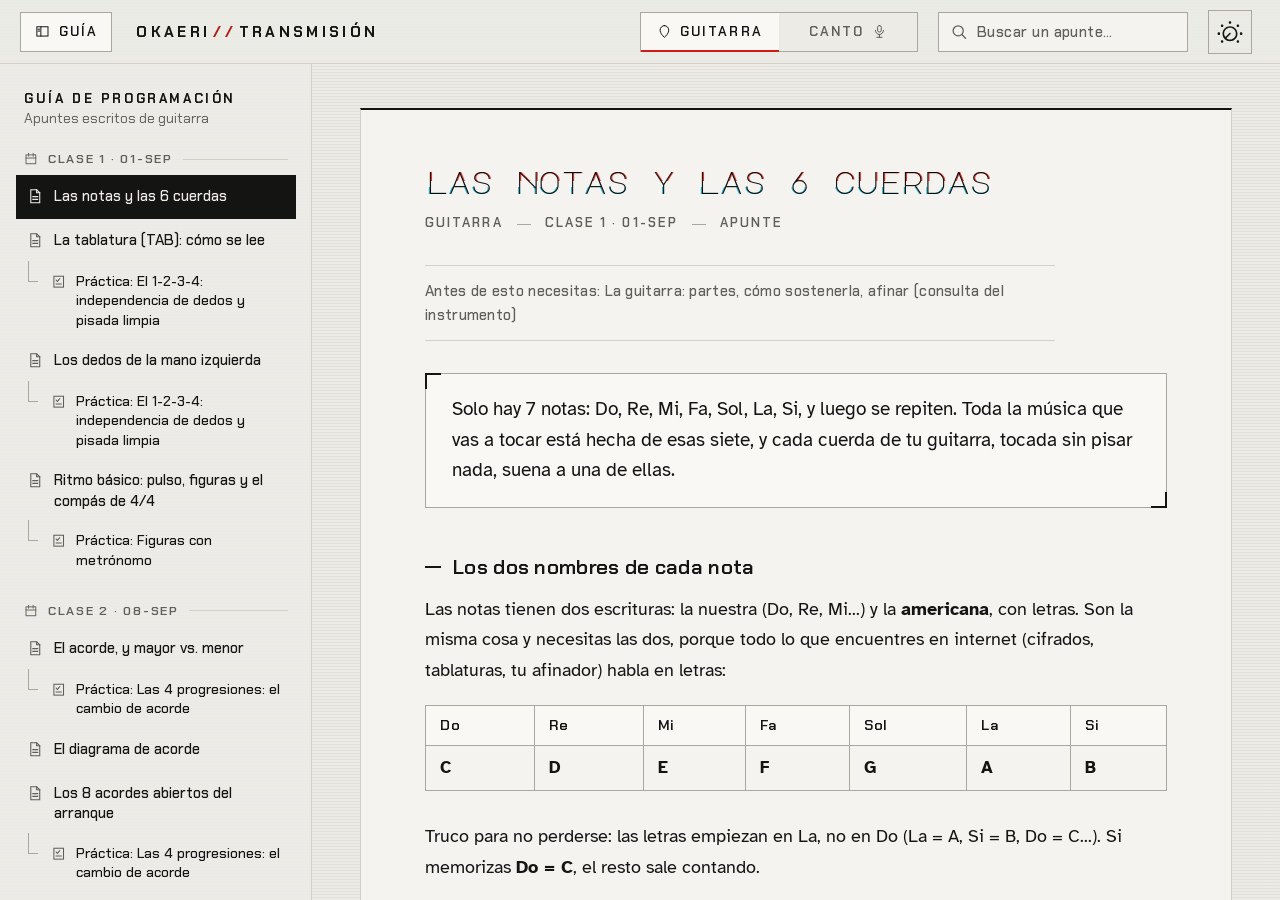
==== commit 94a9933a: "publicar panel de estudio (2026-10-21)" ====
--- a/index.html
+++ b/index.html
@@ -3,408 +3,727 @@
 <head>
 <meta charset="UTF-8">
 <meta name="viewport" content="width=device-width, initial-scale=1">
-<title>Okaeri · system</title>
-<link rel="preconnect" href="https://fonts.googleapis.com">
-<link rel="preconnect" href="https://fonts.gstatic.com" crossorigin>
-<link href="https://fonts.googleapis.com/css2?family=Fraunces:ital,opsz,wght@0,9..144,500;0,9..144,650;1,9..144,500&family=IBM+Plex+Sans:wght@400;500;600&family=Source+Serif+4:opsz,wght@8..60,400;8..60,600&display=swap" rel="stylesheet">
+<title>Okaeri // transmisión</title>
+<meta name="theme-color" content="#ecebe6">
+<script>(function(){var t=null;try{t=localStorage.getItem("okaeri-tema");}catch(e){}t=t==="dark"?"dark":"light";document.documentElement.setAttribute("data-theme",t);var m=document.querySelector('meta[name="theme-color"]');if(m)m.setAttribute("content",t==="dark"?"#0a0a0a":"#ecebe6");})();</script>
 <style>
+  /* Fuentes incrustadas (woff2, subconjunto con los caracteres del panel): funcionan sin red. Major Mono Display · Chakra Petch 400-700 · Atkinson Hyperlegible 400/700 + cursivas */
+  @font-face{font-family:'Major Mono Display'; font-style:normal; font-weight:400; font-display:swap; src:url([data-uri]) format('woff2');}
+  @font-face{font-family:'Chakra Petch'; font-style:normal; font-weight:400; font-display:swap; src:url([data-uri]) format('woff2');}
+  @font-face{font-family:'Chakra Petch'; font-style:normal; font-weight:500; font-display:swap; src:url([data-uri]) format('woff2');}
+  @font-face{font-family:'Chakra Petch'; font-style:normal; font-weight:600; font-display:swap; src:url([data-uri]) format('woff2');}
+  @font-face{font-family:'Chakra Petch'; font-style:normal; font-weight:700; font-display:swap; src:url([data-uri]) format('woff2');}
+  @font-face{font-family:'Atkinson Hyperlegible'; font-style:italic; font-weight:400; font-display:swap; src:url([data-uri]) format('woff2');}
+  @font-face{font-family:'Atkinson Hyperlegible'; font-style:italic; font-weight:700; font-display:swap; src:url([data-uri]) format('woff2');}
+  @font-face{font-family:'Atkinson Hyperlegible'; font-style:normal; font-weight:400; font-display:swap; src:url([data-uri]) format('woff2');}
+  @font-face{font-family:'Atkinson Hyperlegible'; font-style:normal; font-weight:700; font-display:swap; src:url([data-uri]) format('woff2');}
+  /* «Señal glitch» · contrato en .impeccable/surfaces/system-html.md · reglas en sistema/decisiones/decision_system-html.md */
+  /* Tema claro (por defecto): papel hueso, tinta casi negra, rojo y cian de risografía */
+  :root, html[data-theme="light"]{
+    color-scheme:light;
+    --k:#ecebe6; --w:#141413; --r:#d01c14; --c:#00708c; --g:#5f5e58;
+    --k1:#f4f3ef; --k2:#f9f8f5; --k3:#ffffff; --line:#d2d0c8; --line2:#a9a79e;
+    --rt:#b3170f;                     /* rojo para texto chico sobre el brillo «en el aire» (AA) */
+    --scan:rgba(20,20,19,.05); --top-bg:rgba(236,235,230,.9); --rail-bg:rgba(236,235,230,.96); --scrim-bg:rgba(20,20,19,.35);
+    --aire:rgba(208,28,20,.10); --aire-0:rgba(208,28,20,0); --falta-bg:rgba(95,94,88,.14);
+    --gl-blend:multiply; --gl-a:#f0322a; --gl-b:#1fb8d8;
+    --plate:#ffffff; --pop:rgba(20,20,19,.22); --st-lo:150; --st-span:105; --st-r:rgba(208,28,20,.6); --st-c:rgba(0,112,140,.55);
+  }
+  /* Tema oscuro: la pantalla negra */
+  html[data-theme="dark"]{
+    color-scheme:dark;
+    --k:#0a0a0a;   /* negro de pantalla */
+    --w:#ecebe6;   /* blanco hueso */
+    --r:#ff2a2a;   /* rojo señal: solo «en el aire» y la acción principal */
+    --c:#27e1ff;   /* cian: «sintonizado» = lograda (done:true) */
+    --g:#8f8f8a;   /* gris: lo secundario */
+    /* superficies y líneas derivadas del negro y del hueso, sin matices nuevos */
+    --k1:#111110; --k2:#181817; --k3:#222220;
+    --line:#2a2a28; --line2:#454542;
+    --rt:#ff2a2a;
+    --scan:rgba(236,235,230,.035); --top-bg:rgba(10,10,10,.88); --rail-bg:rgba(10,10,10,.94); --scrim-bg:rgba(10,10,10,.72);
+    --aire:rgba(255,42,42,.17); --aire-0:rgba(255,42,42,0); --falta-bg:rgba(143,143,138,.16);
+    --gl-blend:screen; --gl-a:#ff2a2a; --gl-b:#27e1ff;
+    --plate:#ecebe6; --pop:rgba(0,0,0,.7); --st-lo:0; --st-span:236; --st-r:rgba(255,42,42,.6); --st-c:rgba(39,225,255,.55);
+  }
   :root{
-    /* paleta extraída de image copy.png — solo estos 7 colores, sin inventar */
-    --bg:#eef0f1;        /* fondo general */
-    --white:#ffffff;     /* superficie / tarjetas */
-    --gray:#dedcda;      /* gris suave decorativo */
-    --accent:#7e9fb2;    /* el único acento: azul grisáceo apagado */
-    --black:#171717;     /* negro casi puro */
-    --text-mid:#8f9195;  /* texto gris medio */
-    --text-light:#aab0b4;/* texto gris claro */
-    --text-strong:#63707a; /* añadido 2026-10-15, con tu OK: mismo tono que --accent (familia azul grisácea), más oscuro — 5.1:1 sobre blanco, cumple AA. Ver decision_system-html.md */
-
-    --paper: var(--white);
-    --paper-dim: var(--gray);
-    --ink: var(--black);
-    --ink-soft: var(--text-strong);
-    --line: var(--gray);
-    --shadow:0 1px 2px rgba(23,23,23,.07), 0 8px 22px rgba(23,23,23,.08);
-    --sb-text:#ffffff;
-    --sb-text-soft: var(--white);
-    --sb-text-faint: rgba(255,255,255,.55);
-    --sb-tile:rgba(255,255,255,.08);
-    --sb-tile-line:rgba(255,255,255,.18);
-    --sb-hover:rgba(255,255,255,.1);
+
+    --f-disp:'Major Mono Display','Chakra Petch',monospace;
+    --f-ui:'Chakra Petch',system-ui,sans-serif;
+    --f-read:'Atkinson Hyperlegible',system-ui,sans-serif;
+    --f-code:ui-monospace,'Cascadia Mono',Consolas,monospace;
+    --top:64px; --rail:312px;
+    --ease:cubic-bezier(.16,1,.3,1);
   }
   *{box-sizing:border-box;}
   html{font-size:17px;}
   html,body{height:100%;}
   body{
-    margin:0; font-family:'IBM Plex Sans',sans-serif; color:var(--ink);
-    background:var(--bg);
-    display:grid; grid-template-columns:340px 1fr; min-height:100vh;
+    margin:0; background:var(--k); color:var(--w); font-family:var(--f-ui);
+    display:grid; grid-template-rows:auto minmax(0,1fr); overflow:hidden;
+    -webkit-font-smoothing:antialiased; text-rendering:optimizeLegibility;
   }
-  svg.icon{width:1.05em; height:1.05em; stroke:currentColor; fill:none; stroke-width:1.8; stroke-linecap:round; stroke-linejoin:round; vertical-align:-2px; flex:none;}
-
-  /* ---------- Accesibilidad y superficies del navegador ---------- */
-  ::selection{background:var(--accent); color:var(--white);}
-  :focus-visible{outline:2px solid var(--accent); outline-offset:2px; border-radius:4px;}
-  .sidebar :focus-visible{outline-color:var(--black);}
-  .main{scrollbar-width:thin; scrollbar-color:var(--gray) transparent;}
-  .main::-webkit-scrollbar{width:10px;}
-  .main::-webkit-scrollbar-track{background:transparent;}
-  .main::-webkit-scrollbar-thumb{background:var(--gray); border-radius:20px;}
-  .main::-webkit-scrollbar-thumb:hover{background:var(--text-light);}
-  .sidebar{scrollbar-width:thin; scrollbar-color:var(--sb-tile-line) transparent;}
-  .sidebar::-webkit-scrollbar{width:10px;}
-  .sidebar::-webkit-scrollbar-track{background:transparent;}
-  .sidebar::-webkit-scrollbar-thumb{background:var(--sb-tile-line); border-radius:20px;}
-  @media (prefers-reduced-motion: reduce){
-    *, *::before, *::after{animation-duration:.01ms !important; animation-iteration-count:1 !important; transition-duration:.01ms !important; scroll-behavior:auto !important;}
+  /* líneas de escaneo: capa de fondo; el lector va encima, opaco */
+  body::before{content:""; position:fixed; inset:0; z-index:0; pointer-events:none;
+    background:repeating-linear-gradient(180deg, var(--scan) 0 1px, transparent 1px 3px);}
+  .top,.shell{position:relative; z-index:1;}
+  .top{z-index:5;} body.drawer-open .shell{z-index:6;}
+  svg.icon{width:1.1em; height:1.1em; stroke:currentColor; fill:none; stroke-width:1.6; stroke-linecap:square; stroke-linejoin:miter; vertical-align:-2px; flex:none;}
+  .sr{position:absolute; width:1px; height:1px; overflow:hidden; clip:rect(0 0 0 0); white-space:nowrap;}
+  button{font-family:inherit;}
+
+  /* ---------- superficies del navegador ---------- */
+  ::selection{background:var(--w); color:var(--k);}
+  :focus-visible{outline:2px solid var(--w); outline-offset:3px;}
+  input{caret-color:var(--w);}
+  .main,.sidebar{scrollbar-width:thin; scrollbar-color:var(--line2) transparent;}
+  .main::-webkit-scrollbar,.sidebar::-webkit-scrollbar{width:10px;}
+  .main::-webkit-scrollbar-track,.sidebar::-webkit-scrollbar-track{background:transparent;}
+  .main::-webkit-scrollbar-thumb,.sidebar::-webkit-scrollbar-thumb{background:var(--line2);}
+  .main::-webkit-scrollbar-thumb:hover,.sidebar::-webkit-scrollbar-thumb:hover{background:var(--g);}
+
+  /* ---------- cabecera: OKAERI // TRANSMISIÓN ---------- */
+  .top{display:flex; align-items:center; gap:20px; height:var(--top); padding:0 28px 0 20px;
+    border-bottom:1px solid var(--line); background:var(--top-bg);}
+  .brand{font-weight:700; font-size:15px; letter-spacing:.22em; white-space:nowrap; margin:0 auto 0 4px;}
+  .brand b{color:var(--rt); margin:0 .2em;}
+  .rail-btn,.rc-btn,.carril-toggle,.search input{height:40px;}
+  .rail-btn{display:inline-flex; align-items:center; gap:9px; padding:0 14px; background:transparent; color:var(--w);
+    border:1px solid var(--line2); font-weight:600; font-size:13.5px; letter-spacing:.14em; text-transform:uppercase; cursor:pointer;
+    transition:background .2s, border-color .2s;}
+  .rail-btn:hover{border-color:var(--w);}
+  .rail-btn[aria-expanded="true"]{background:var(--k2);}
+
+  .carril-toggle{position:relative; display:grid; grid-template-columns:1fr 1fr; border:1px solid var(--line2); cursor:pointer; user-select:none; background:var(--k);}
+  .ct-label{display:flex; align-items:center; justify-content:center; gap:8px; padding:8px 16px; font-weight:600; font-size:13.5px;
+    letter-spacing:.16em; text-transform:uppercase; color:var(--g); transition:color .25s, background .25s;}
+  .ct-label:hover{color:var(--w);}
+  .carril-toggle[data-carril="guitarra"] .ct-label.left,
+  .carril-toggle[data-carril="canto"] .ct-label.right{color:var(--w); background:var(--k2);}
+  .ct-knob{position:absolute; left:0; bottom:-1px; width:50%; height:2px; background:var(--r); transition:transform .35s var(--ease);}
+  .carril-toggle[data-carril="canto"] .ct-knob{transform:translateX(100%);}
+
+  .search{position:relative; width:250px;}
+  .search input{width:100%; padding:0 12px 0 38px; background:var(--k1); border:1px solid var(--line2); border-radius:0;
+    color:var(--w); font:500 15px var(--f-ui); letter-spacing:.03em; outline:none;}
+  .search input::placeholder{color:var(--g);}
+  .search input:focus{border-color:var(--w);}
+  .search svg.icon{position:absolute; left:12px; top:50%; transform:translateY(-50%); color:var(--g); pointer-events:none;}
+
+  /* menú: botón de dial + carátula de sintonizador */
+  .dial{position:relative;}
+  .dial-btn{display:grid; place-items:center; width:44px; height:44px; padding:0; background:transparent; color:var(--w); border:1px solid var(--line2); cursor:pointer; transition:background .2s, border-color .2s;}
+  .dial-btn:hover{border-color:var(--w); background:var(--k2);}
+  .dial-btn svg.icon{width:26px; height:26px; transition:transform .45s var(--ease);}
+  .dial-btn[aria-expanded="true"]{background:var(--w); color:var(--k); border-color:var(--w);}
+  .dial-btn[aria-expanded="true"] svg.icon{transform:rotate(40deg);}
+  .dial-panel{position:absolute; right:0; top:calc(100% + 10px); z-index:70; width:288px; max-width:calc(100vw - 32px);
+    background:var(--k1); border:1px solid var(--line2); border-top:2px solid var(--w); padding:6px 0 14px;
+    box-shadow:0 18px 40px -12px var(--pop);}
+  .dial-panel[hidden]{display:none;}
+  .dial-scale{height:16px; margin:6px 16px 4px; border-bottom:1px solid var(--line2);
+    background:linear-gradient(90deg, var(--line2) 0 1px, transparent 1px) 0 100% / 12px 6px repeat-x;}
+  .menu-group{padding:10px 16px 0;}
+  .menu-label{margin:0 0 8px; font-weight:700; font-size:11.5px; letter-spacing:.18em; text-transform:uppercase; color:var(--g);}
+  .menu-item{display:flex; align-items:center; gap:12px; width:100%; min-height:44px; padding:8px 12px; background:transparent; border:1px solid transparent;
+    color:var(--w); font-weight:600; font-size:14px; letter-spacing:.12em; text-transform:uppercase; text-align:left; cursor:pointer; transition:background .15s, border-color .15s;}
+  .menu-item:hover,.menu-item:focus-visible{background:var(--k2); border-color:var(--line);}
+  .menu-item .mk{display:block; width:10px; height:10px; border:1px solid var(--g); flex:none;}
+  .menu-item[aria-checked="true"] .mk{background:var(--r); border-color:var(--r);}
+  .menu-item .ico{margin-left:auto; color:var(--g);}
+  .seg{display:grid; grid-template-columns:1fr 1fr; border:1px solid var(--line2);}
+  .seg .menu-item{justify-content:center; border:0; min-height:44px;}
+  .seg .menu-item + .menu-item{border-left:1px solid var(--line2);}
+  .seg .menu-item[aria-checked="true"]{background:var(--w); color:var(--k);}
+  .seg .menu-item[aria-checked="true"] svg.icon{color:var(--k);}
+
+  /* ---------- armazón: riel + pantalla ---------- */
+  .shell{display:grid; grid-template-columns:var(--rail) minmax(0,1fr); min-height:0; transition:grid-template-columns .4s var(--ease);}
+  body.rail-closed .shell{grid-template-columns:0 minmax(0,1fr);}
+  body.boot .shell,body.boot .sidebar{transition:none;}
+  .sidebar{overflow-y:auto; overflow-x:hidden; min-width:0; border-right:1px solid var(--line); background:var(--rail-bg); transition:visibility .4s;}
+  body.rail-closed .sidebar{visibility:hidden;}
+  .rail-in{width:var(--rail); padding:26px 16px 48px;}
+  .rail-title{margin:0 8px 2px; font-weight:700; font-size:13px; letter-spacing:.2em; text-transform:uppercase;}
+  .rail-lane{margin:0 8px 6px; font-size:14px; color:var(--g);}
+  .tree-empty{margin:22px 8px; font-size:14.5px; color:var(--g); line-height:1.5;}
+  .mod-head{display:flex; align-items:center; gap:10px; margin:24px 8px 8px; font-weight:600; font-size:12.5px; letter-spacing:.14em; text-transform:uppercase; color:var(--g);}
+  .mod-head::after{content:""; flex:1; height:1px; background:var(--line);}
+  .nav-item{display:flex; align-items:flex-start; gap:10px; padding:10px 10px; min-height:44px; border:1px solid transparent;
+    font-weight:500; font-size:15px; line-height:1.38; color:var(--w); cursor:pointer; transition:background .15s, border-color .15s;}
+  .nav-item svg.icon{margin-top:2px; color:var(--g);}
+  .nav-item:hover{background:var(--k2); border-color:var(--line);}
+  .nav-item.active{background:var(--w); color:var(--k); border-color:var(--w);}
+  .nav-item.active svg.icon{color:var(--k);}
+  .nav-child{position:relative; margin-left:24px; font-size:14px; min-height:40px; padding:8px 10px;}
+  .nav-child::before{content:""; position:absolute; left:-13px; top:-3px; width:9px; height:20px; border-left:1px solid var(--line2); border-bottom:1px solid var(--line2);}
+  .scrim{display:none;}
+
+  /* ---------- pantalla ---------- */
+  .main{overflow-y:auto; min-width:0; padding:44px 48px 110px; container-type:inline-size;}
+  .view{display:none;}
+  .view.active{display:block; animation:tuneIn .5s var(--ease) both;}
+  @keyframes tuneIn{from{opacity:.35; filter:blur(2px);} to{opacity:1; filter:none;}}
+  .only-pub{display:none;}
+
+  /* desplazamiento RGB: solo titulares */
+  .glitch{position:relative; isolation:isolate;}
+  .glitch::before,.glitch::after{content:attr(data-text); position:absolute; inset:0; pointer-events:none; mix-blend-mode:var(--gl-blend);}
+  .glitch::before{color:var(--gl-a); transform:translateX(var(--sh,.04em)); clip-path:inset(18% 0 54% 0);}
+  .glitch::after{color:var(--gl-b); transform:translateX(calc(var(--sh,.04em) * -1)); clip-path:inset(62% 0 8% 0);}
+  .glitch.tuning::before{animation:tearA .42s steps(5) both;}
+  .glitch.tuning::after{animation:tearB .42s steps(5) both;}
+  @keyframes tearA{0%{clip-path:inset(4% 0 80% 0); transform:translateX(.14em);} 40%{clip-path:inset(46% 0 30% 0); transform:translateX(-.1em);} 70%{clip-path:inset(28% 0 50% 0); transform:translateX(.08em);} 100%{clip-path:inset(18% 0 54% 0); transform:translateX(var(--sh,.04em));}}
+  @keyframes tearB{0%{clip-path:inset(70% 0 4% 0); transform:translateX(-.14em);} 40%{clip-path:inset(12% 0 66% 0); transform:translateX(.1em);} 70%{clip-path:inset(54% 0 24% 0); transform:translateX(-.08em);} 100%{clip-path:inset(62% 0 8% 0); transform:translateX(calc(var(--sh,.04em) * -1));}}
+  /* con la unidad lh: la franja se repite en cada línea del titular (rojo arriba, cian abajo); lo de arriba queda de respaldo */
+  @supports (height:1lh){
+    .glitch::before,.glitch::after{clip-path:none; -webkit-mask-repeat:repeat; mask-repeat:repeat; -webkit-mask-size:100% 1lh; mask-size:100% 1lh; -webkit-mask-position:0 0; mask-position:0 0;}
+    .glitch::before{-webkit-mask-image:linear-gradient(180deg, transparent .18lh, #000 .18lh .46lh, transparent .46lh); mask-image:linear-gradient(180deg, transparent .18lh, #000 .18lh .46lh, transparent .46lh);}
+    .glitch::after{-webkit-mask-image:linear-gradient(180deg, transparent .62lh, #000 .62lh .92lh, transparent .92lh); mask-image:linear-gradient(180deg, transparent .62lh, #000 .62lh .92lh, transparent .92lh);}
+    .glitch.tuning::before{animation-name:tearMA;}
+    .glitch.tuning::after{animation-name:tearMB;}
+    @keyframes tearMA{0%{-webkit-mask-position:0 -.16lh; mask-position:0 -.16lh; transform:translateX(.14em);} 40%{-webkit-mask-position:0 .3lh; mask-position:0 .3lh; transform:translateX(-.1em);} 70%{-webkit-mask-position:0 .1lh; mask-position:0 .1lh; transform:translateX(.08em);} 100%{-webkit-mask-position:0 0; mask-position:0 0; transform:translateX(var(--sh,.04em));}}
+    @keyframes tearMB{0%{-webkit-mask-position:0 .2lh; mask-position:0 .2lh; transform:translateX(-.14em);} 40%{-webkit-mask-position:0 -.34lh; mask-position:0 -.34lh; transform:translateX(.1em);} 70%{-webkit-mask-position:0 -.12lh; mask-position:0 -.12lh; transform:translateX(-.08em);} 100%{-webkit-mask-position:0 0; mask-position:0 0; transform:translateX(calc(var(--sh,.04em) * -1));}}
   }
 
-  /* ---------- Sidebar ---------- */
-  .sidebar{
-    background:var(--accent);
-    padding:26px 18px 30px; overflow-y:auto;
+  .page-sub{font:400 17px/1.55 var(--f-read); color:var(--g); max-width:62ch; margin:0;}
+  .page-sub code{font-family:var(--f-code); font-size:.88em; color:var(--w);}
+  .rc-btn{display:inline-flex; align-items:center; gap:8px; height:44px; padding:0 18px; background:transparent; border:1px solid var(--line2);
+    color:var(--w); font-weight:600; font-size:13.5px; letter-spacing:.14em; text-transform:uppercase; cursor:pointer; transition:background .2s, border-color .2s;}
+  .rc-btn:hover{border-color:var(--w); background:var(--k2);}
+
+  /* ---------- RECORRIDO: el carril como frecuencia, los módulos como canales ---------- */
+  .lane-title{font-family:var(--f-disp); font-weight:400; font-size:clamp(56px, 12.4cqi, 176px); line-height:.92; letter-spacing:-.02em;
+    margin:0 0 22px -.04em; --sh:.035em; overflow-wrap:anywhere;}
+  .rc-head{display:flex; align-items:flex-end; justify-content:space-between; gap:20px 32px; flex-wrap:wrap; margin-bottom:30px;}
+  .rc-tools{display:flex; gap:10px;}
+
+  .freq{position:relative; height:30px; display:grid; grid-template-columns:repeat(var(--n),minmax(0,1fr));}
+  .freq::before{content:""; position:absolute; left:0; right:0; top:14px; height:2px; background:var(--line2);}
+  .freq::after{content:""; position:absolute; left:0; right:0; top:8px; height:6px; background:repeating-linear-gradient(90deg, var(--line2) 0 1px, transparent 1px 12px);}
+  .freq i{position:relative; z-index:1;}
+  .freq i::before{content:""; position:absolute; left:0; top:4px; width:2px; height:22px; background:var(--w);}
+  .freq i.sin::before{background:var(--g); top:8px; height:14px;}
+  .freq i.sint::before{background:var(--c);}
+  .freq i.aire::before{background:var(--r); top:-2px; width:3px; height:32px;}
+  /* indicador «En el aire» (solo en pantallas angostas) */
+  .aire-ind{display:none; align-items:center; gap:12px; width:100%; min-height:52px; margin:0 0 14px; padding:10px 14px;
+    background:linear-gradient(90deg, var(--aire), var(--aire-0) 80%); border:1px solid var(--r); color:var(--w);
+    font:600 15px/1.3 var(--f-ui); text-align:left; cursor:pointer;}
+  .aire-ind[hidden]{display:none !important;}
+  .aire-ind .dot{display:block; width:10px; height:10px; background:var(--r); flex:none;}
+  .aire-ind .lab{font-weight:700; font-size:12px; letter-spacing:.14em; text-transform:uppercase; color:var(--rt); white-space:nowrap;}
+  .aire-ind .txt{flex:1; min-width:0;}
+  .aire-ind svg.icon{color:var(--rt); transform:rotate(90deg);}
+
+  .channels{display:grid; grid-template-columns:repeat(var(--n),minmax(0,1fr)); min-height:clamp(340px, 46vh, 480px); border-bottom:1px solid var(--line);}
+  .ch{position:relative; display:flex; flex-direction:column; align-items:flex-start; gap:7px; min-width:0; padding:18px 12px 16px 14px;
+    background:transparent; border:0; border-left:1px solid var(--line); color:var(--w); text-align:left; font-family:var(--f-ui); cursor:pointer;
+    transition:background .25s var(--ease);}
+  .ch:last-child{border-right:1px solid var(--line);}
+  .ch-num{font-family:var(--f-disp); font-size:clamp(26px, 2.5cqi, 36px); line-height:1;}
+  .ch-name{font-weight:500; font-size:15.5px; line-height:1.3; min-height:2.6em; overflow-wrap:anywhere;}
+  .ch-state{font-weight:700; font-size:11.5px; letter-spacing:.16em; text-transform:uppercase; color:var(--g);}
+  .ch-cnt{font-size:13px; line-height:1.35; color:var(--g); font-variant-numeric:tabular-nums;}
+  .ch-bars{margin-top:auto; width:100%; display:flex; flex-direction:column-reverse; gap:4px; padding-top:14px;}
+  .ch-bars i{height:10px; background:var(--w);}
+  .ch-bars i.sin{background:transparent; outline:1px dashed var(--g); outline-offset:-1px;}
+  .ch-bars i.sint{background:var(--c);}
+  .ch-open{position:absolute; top:18px; right:10px; color:var(--g); transition:transform .3s var(--ease), color .2s;}
+  .ch:hover{background:var(--k2);}
+  .ch:hover .ch-open{color:var(--w);}
+  .ch[aria-expanded="true"]{background:var(--k1); box-shadow:inset 0 2px 0 var(--w);}
+  .ch[aria-expanded="true"] .ch-open{transform:rotate(90deg); color:var(--w);}
+  .ch.aire{background:linear-gradient(180deg, var(--aire), var(--aire-0) 72%); border-left-color:var(--r);}
+  .ch.aire[aria-expanded="true"]{box-shadow:inset 0 2px 0 var(--r);}
+  .ch.aire .ch-num{color:var(--r);} .ch.aire .ch-state{color:var(--rt);}
+  .ch.sint .ch-state{color:var(--c);}
+  .ch.idle{cursor:default;}
+  .ch.idle:hover{background:transparent;}
+  .ch.idle .ch-num,.ch.idle .ch-name{color:var(--g);}
+  .ch.idle .ch-bars i{background:transparent; outline:1px dashed var(--line2); outline-offset:-1px;}
+
+  .rc-legend{display:flex; flex-wrap:wrap; gap:12px 30px; align-items:center; padding:18px 0 0; font-size:14px; color:var(--g);}
+  .lg{display:inline-flex; align-items:center; gap:10px;}
+  .lg b{color:var(--w); font-weight:600;}
+  .sw{display:block; width:22px; height:10px; background:var(--w); flex:none;}
+  .sw.sin{background:transparent; outline:1px dashed var(--g); outline-offset:-1px;}
+  .sw.aire{background:var(--r);} .sw.sint{background:var(--c);}
+  .lg-sep{width:1px; height:22px; background:var(--line2);}
+  .sw-card{display:block; width:22px; height:16px; border:1px solid var(--g); flex:none;}
+  .sw-card.esc{border-style:dashed;}
+
+  .rc-panels{display:grid; gap:44px; margin-top:44px;}
+  .rc-panel[hidden]{display:none;}
+  .rc-panel.anim{animation:tuneIn .45s var(--ease) both;}
+  .rc-ph{display:flex; align-items:baseline; flex-wrap:wrap; gap:8px 18px; padding-bottom:14px; margin-bottom:18px; border-bottom:1px solid var(--line); scroll-margin-top:24px;}
+  .rc-ph .ch-num{font-size:30px;}
+  .rc-ph h3{margin:0; font-weight:600; font-size:23px; letter-spacing:.01em;}
+  .rc-ph.aire .ch-num{color:var(--r);} .rc-ph.aire .ch-state{color:var(--rt);}
+  .rc-x{margin-left:auto; display:inline-grid; place-items:center; width:44px; height:44px; background:transparent; border:1px solid var(--line2); color:var(--w); cursor:pointer; align-self:center;}
+  .rc-x:hover{border-color:var(--w); background:var(--k2);}
+  .rc-topics{display:grid; grid-template-columns:repeat(auto-fill, minmax(310px, 1fr)); gap:14px; align-items:start;}
+  .rc-topic{background:var(--k1); border:1px solid var(--line2); padding:16px 18px 18px;}
+  .rc-topic.done{border-color:var(--c);}
+  .rc-topic .row{display:flex; align-items:baseline; justify-content:space-between; gap:14px;}
+  .rc-topic .t{font-weight:600; font-size:16.5px; line-height:1.32; color:var(--w); text-align:left; background:none; border:0; padding:0; flex:1; min-width:0;}
+  .rc-topic button.t{cursor:pointer; text-decoration:underline; text-decoration-color:var(--line2); text-underline-offset:5px; text-decoration-thickness:1px;}
+  .rc-topic button.t:hover{text-decoration-color:var(--w);}
+  .orig{font-weight:600; font-size:11.5px; letter-spacing:.14em; text-transform:uppercase; color:var(--g); white-space:nowrap;}
+  .rc-tags{display:flex; flex-wrap:wrap; gap:8px; margin-top:14px;}
+  .rc-tag{display:inline-flex; align-items:center; gap:6px; min-height:32px; padding:6px 10px 6px 9px; border:1px solid; background:transparent; color:inherit;
+    font:600 13px var(--f-ui); letter-spacing:.03em; white-space:nowrap;}
+  .rc-tag .k{font-weight:700; font-size:11.5px; letter-spacing:.08em; text-transform:uppercase;}
+  .rc-tag svg.icon{width:15px; height:15px;}
+  /* Apunte = contorno · Práctica = relleno; el color dice el estado */
+  .rc-tag.ap.ok{border-color:var(--w); color:var(--w);}
+  .rc-tag.pr.ok{border-color:var(--w); background:var(--w); color:var(--k);}
+  .rc-tag.pr.curso{border-color:var(--r); background:var(--r); color:var(--k);}
+  .rc-tag.falta{border-style:dashed; border-color:var(--g); color:var(--g);}
+  .rc-tag.pr.falta{background:var(--falta-bg);}
+  button.rc-tag{cursor:pointer; transition:transform .2s var(--ease);}
+  button.rc-tag:hover{transform:translateY(-2px);}
+  .rc-done{display:inline-flex; align-items:center; gap:8px; margin-top:14px; color:var(--c); font-weight:700; font-size:12.5px; letter-spacing:.14em; text-transform:uppercase;}
+  .rc-sub{display:inline-flex; align-items:center; gap:8px; min-height:38px; margin-top:14px; padding:0 12px; background:transparent; border:1px dashed var(--g);
+    color:var(--w); font-weight:600; font-size:13.5px; letter-spacing:.04em; cursor:pointer;}
+  .rc-sub:hover{border-style:solid; background:var(--k2);}
+  .rc-sub .chev{transition:transform .3s var(--ease);}
+  .rc-sub[aria-expanded="true"] .chev{transform:rotate(90deg);}
+  .rc-steps{list-style:none; margin:14px 0 0; padding:0; border-top:1px dashed var(--line2);}
+  .rc-steps[hidden]{display:none;}
+  .rc-step{padding:12px 0 12px; border-bottom:1px dashed var(--line2);}
+  .rc-step .row{display:flex; justify-content:space-between; align-items:baseline; gap:12px;}
+  .rc-step .t{font-weight:500; font-size:15px; line-height:1.35;}
+  .rc-step .rc-tags{margin-top:9px;}
+  .rc-step .rc-tag{min-height:28px; padding-block:4px; font-size:12.5px;}
+
+  /* ---------- CLASES EN ORDEN ---------- */
+  .page-title{font-family:var(--f-disp); font-weight:400; font-size:clamp(38px, 6cqi, 88px); line-height:1; letter-spacing:-.02em; margin:0 0 18px; --sh:.03em; text-wrap:balance; text-transform:lowercase;}
+  .timeline{max-width:1180px; margin-top:36px; border-top:1px solid var(--line);}
+  .t-item{display:grid; grid-template-columns:110px minmax(0,1fr) 190px; gap:8px 28px; align-items:start; padding:24px 0; border-bottom:1px solid var(--line);}
+  .t-num{font-family:var(--f-disp); font-size:46px; line-height:.9;}
+  .t-head{display:flex; align-items:center; gap:14px; flex-wrap:wrap; margin-bottom:8px;}
+  .t-date{display:inline-flex; align-items:center; gap:8px; font-weight:600; font-size:15px; letter-spacing:.06em;}
+  .t-date svg.icon{color:var(--g);}
+  .badge{font-weight:600; font-size:11.5px; letter-spacing:.14em; text-transform:uppercase; color:var(--g); border:1px solid var(--line2); padding:3px 9px;}
+  .t-body{font:400 17px/1.55 var(--f-read); max-width:68ch;}
+  .t-st{justify-self:end; text-align:right;}
+  .t-link{display:inline-flex; align-items:center; gap:8px; min-height:40px; padding:0 14px; border:1px solid var(--w); color:var(--w); text-decoration:none;
+    font-weight:600; font-size:13.5px; letter-spacing:.12em; text-transform:uppercase; transition:background .2s, color .2s;}
+  .t-link:hover{background:var(--w); color:var(--k);}
+  .t-pending{display:inline-flex; align-items:center; min-height:40px; padding:0 14px; border:1px dashed var(--g); color:var(--g);
+    font-weight:600; font-size:13.5px; letter-spacing:.08em;}
+  .t-pending.none{border-color:transparent; padding-right:0;}
+
+  /* ---------- LECTOR: teletexto limpio ---------- */
+  .reader{max-width:1010px; margin:0 auto;}
+  .apunte-panel{position:relative; background:var(--k1); border:1px solid var(--line); border-top:2px solid var(--w); padding:54px 64px 64px;}
+  .apunte-title{font-family:var(--f-disp); font-weight:400; font-size:clamp(30px, 3.6cqi, 46px); line-height:1.16; letter-spacing:-.01em;
+    margin:0 0 14px; max-width:880px; text-wrap:balance; --sh:.03em; text-transform:lowercase;}
+  .reader-meta{display:flex; flex-wrap:wrap; gap:6px 14px; align-items:center; margin:0 0 34px; font-weight:600; font-size:13px; letter-spacing:.16em; text-transform:uppercase; color:var(--g);}
+  .reader-meta span + span::before{content:""; display:inline-block; width:14px; height:1px; background:var(--line2); vertical-align:middle; margin-right:14px;}
+  .reader-meta:empty{display:none;}
+
+  .apunte{max-width:880px; font-family:var(--f-read); font-size:18px; line-height:1.68; color:var(--w);}
+  .apunte p,.apunte ul,.apunte ol,.apunte blockquote,.apunte h4,.apunte h3.pre,.apunte .foot{max-width:70ch;}
+  .apunte p{margin:0 0 1.05em;}
+  .apunte b{font-weight:700;}
+  .apunte a{color:var(--w); text-decoration:underline; text-decoration-color:var(--g); text-decoration-thickness:1px; text-underline-offset:4px;}
+  .apunte a:hover{text-decoration-color:var(--w); text-decoration-thickness:2px;}
+  .apunte h3.pre{margin:0 0 32px; padding:13px 0; border-top:1px solid var(--line); border-bottom:1px solid var(--line);
+    font:500 15px/1.6 var(--f-ui); letter-spacing:.02em; color:var(--g);}
+  .apunte h3.pre a{font-weight:600;}
+  .apunte h4{margin:46px 0 14px; font:600 20.5px/1.3 var(--f-ui); letter-spacing:.015em; text-wrap:balance;}
+  .apunte h4::before{content:""; display:inline-block; width:16px; height:2px; background:var(--w); vertical-align:middle; margin:-3px 12px 0 0;}
+  .apunte blockquote{position:relative; margin:0 0 30px; padding:20px 26px 21px; background:var(--k2); border:1px solid var(--line2); font-size:19px; line-height:1.6;}
+  .apunte blockquote::before,.apunte blockquote::after{content:""; position:absolute; width:14px; height:14px;}
+  .apunte blockquote::before{top:-1px; left:-1px; border-top:2px solid var(--w); border-left:2px solid var(--w);}
+  .apunte blockquote::after{bottom:-1px; right:-1px; border-bottom:2px solid var(--w); border-right:2px solid var(--w);}
+  .apunte ul,.apunte ol{margin:0 0 1.05em; padding-left:1.4em;}
+  .apunte li{margin-bottom:.45em;}
+  .apunte li::marker{color:var(--g); font-family:var(--f-ui); font-weight:600;}
+  .apunte code{font-family:var(--f-code); font-size:.84em; background:var(--k3); border:1px solid var(--line2); padding:.06em .38em;}
+  .apunte table{border-collapse:collapse; width:100%; margin:20px 0 30px; font-size:16.5px; line-height:1.45; font-variant-numeric:tabular-nums;}
+  .apunte th,.apunte td{border:1px solid var(--line2); padding:10px 14px; text-align:left; vertical-align:top;}
+  .apunte th{background:var(--k2); font:600 14.5px/1.35 var(--f-ui); letter-spacing:.04em; color:var(--w);}
+  .apunte td i{color:var(--g);}
+  /* diagramas de fondo claro: placa clara enmarcada, todas del mismo ancho */
+  .apunte figure{margin:30px 0 34px; border:1px solid var(--line2); background:var(--plate);}
+  .apunte figure img{display:block; max-width:100%; height:auto; margin:0 auto; padding:18px;}
+  .apunte figcaption{padding:11px 16px 12px; background:var(--k2); border-top:1px solid var(--line2); font:500 14.5px/1.5 var(--f-ui); color:var(--g);}
+  .apunte td img{display:inline-block; max-width:100%; height:auto; background:var(--plate); padding:8px; margin:2px 0 8px; border:1px solid var(--line2);}
+  .apunte .recap{margin-top:42px; border:1px solid var(--line2); background:var(--k2); font-size:16.5px; line-height:1.55; max-width:880px;}
+  .apunte .recap .recap-head{display:flex; align-items:center; gap:10px; padding:9px 18px; background:var(--w); color:var(--k);
+    font:700 13px var(--f-ui); letter-spacing:.16em; text-transform:uppercase;}
+  .apunte .recap p{margin:0; padding:11px 18px; border-top:1px solid var(--line); max-width:none;}
+  .apunte .recap .recap-head + p{border-top:0;}
+  .apunte .foot{margin:26px 0 0; padding-top:16px; border-top:1px solid var(--line); font:500 15px/1.6 var(--f-ui); color:var(--g);}
+  .apunte .foot a{font-weight:600;}
+  .apunte .stub{display:flex; gap:12px; align-items:flex-start; padding:18px 20px; border:1px dashed var(--g); font:500 15px var(--f-ui); color:var(--g);}
+
+  /* prácticas: 3 niveles como barras de señal */
+  .apunte .p-meta{display:flex; flex-wrap:wrap; gap:10px; align-items:center; margin:0 0 28px; font:500 14px var(--f-ui); color:var(--g);}
+  .apunte .p-meta .pill{display:inline-flex; align-items:center; gap:7px; min-height:32px; padding:0 12px; border:1px solid var(--line2);}
+  .pr-chip{display:inline-flex; align-items:center; gap:8px; min-height:32px; padding:0 12px; font:700 12.5px var(--f-ui); letter-spacing:.14em; text-transform:uppercase; white-space:nowrap;}
+  .pr-chip i{display:block; width:8px; height:8px; flex:none;}
+  .pr-chip.curso{background:var(--r); color:var(--k);}
+  .pr-chip.curso i{background:var(--k);}
+  .apunte .levels{display:grid; gap:16px; margin:20px 0 32px;}
+  .apunte .level{border:1px solid var(--line2); background:var(--k2);}
+  .apunte .level-head{display:flex; align-items:center; flex-wrap:wrap; gap:8px 14px; padding:14px 20px; border-bottom:1px solid var(--line2);
+    font:700 16.5px var(--f-ui); letter-spacing:.1em; text-transform:uppercase;}
+  .apunte .level-head .sub{font-weight:500; font-size:14px; letter-spacing:.02em; text-transform:none; color:var(--g);}
+  .apunte .level-head .mins{margin-left:auto; font-family:var(--f-disp); font-weight:400; font-size:22px; letter-spacing:0; text-transform:none;}
+  .bars{display:inline-flex; align-items:flex-end; gap:3px; height:20px;}
+  .bars b{width:6px; background:var(--line2);}
+  .bars b:nth-child(1){height:7px;} .bars b:nth-child(2){height:13px;} .bars b:nth-child(3){height:20px;}
+  .bars.l1 b:nth-child(1), .bars.l2 b:nth-child(-n+2), .bars.l3 b{background:var(--w);}
+  .apunte .level-body{padding:8px 20px 6px; font-size:17px; line-height:1.6;}
+  .apunte .level-body p.inc{margin:12px 0 4px; font:600 14px var(--f-ui); letter-spacing:.04em; color:var(--g);}
+  .apunte .level-body table{margin:12px 0 16px;}
+
+  /* práctica en pestañas: lo que se toca primero, el resto a un toque; las pestañas fluyen con la hoja */
+  .pt-tabs{display:grid; grid-template-columns:repeat(var(--tabs,4), minmax(0,1fr)); margin:0 0 30px; max-width:880px;
+    border:1px solid var(--line2);}
+  .pt-tab{display:flex; align-items:center; justify-content:center; gap:9px; min-height:50px; padding:0 10px; border:0; background:transparent; color:var(--g); cursor:pointer;
+    font:600 13.5px var(--f-ui); letter-spacing:.14em; text-transform:uppercase; transition:background .2s var(--ease), color .2s var(--ease);}
+  .pt-tab + .pt-tab{border-left:1px solid var(--line2);}
+  .pt-tab:hover{background:var(--k2); color:var(--w);}
+  .pt-tab[aria-selected="true"]{background:var(--w); color:var(--k);}
+  .pt-tab svg.icon{width:18px; height:18px; flex:none;}
+  .pt-tab:focus-visible,.pt-lv button:focus-visible,.pt-jump:focus-visible{outline:2px solid var(--w); outline-offset:3px;}
+  .pt-pane[hidden]{display:none;}
+  .pt-pane{animation:ptIn .35s var(--ease);}
+  @keyframes ptIn{from{opacity:.3; filter:blur(1.5px);} to{opacity:1; filter:none;}}
+  .apunte .pt-pane > figure:first-child{margin-top:0;}
+  .apunte .pt-fig img{width:100%;}
+  .pt-lv{display:grid; grid-template-columns:repeat(3, minmax(0,1fr)); border:1px solid var(--line2); max-width:880px;}
+  .pt-lv button{display:flex; align-items:center; gap:12px; min-height:64px; padding:0 18px; border:0; background:var(--k2); color:var(--w); cursor:pointer; text-align:left;
+    font:700 15px var(--f-ui); letter-spacing:.1em; text-transform:uppercase; transition:background .2s var(--ease), color .2s var(--ease);}
+  .pt-lv button + button{border-left:1px solid var(--line2);}
+  .pt-lv button:hover{background:var(--k3);}
+  .pt-lv button .mins{margin-left:auto; font:400 22px/1 var(--f-disp); letter-spacing:0; text-transform:none;}
+  .pt-lv button[aria-pressed="true"]{background:var(--w); color:var(--k);}
+  .pt-lv button[aria-pressed="true"] .bars b{background:var(--g);}
+  .pt-lv button[aria-pressed="true"] .bars.l1 b:nth-child(1),.pt-lv button[aria-pressed="true"] .bars.l2 b:nth-child(-n+2),.pt-lv button[aria-pressed="true"] .bars.l3 b{background:var(--r);}
+  .pt-run{border:1px solid var(--line2); border-top:0; background:var(--k2); padding:6px 22px 18px; max-width:880px; margin:0 0 30px;}
+  .apunte .pt-sub{margin:14px 0 4px; font:600 14.5px/1.45 var(--f-ui); letter-spacing:.03em; color:var(--g); max-width:none;}
+  .apunte .pt-rule{margin:0 0 12px; font:500 15px/1.5 var(--f-ui); color:var(--g); max-width:none;}
+  .apunte .pt-rule b{color:var(--w);}
+  .pt-grp{display:flex; align-items:center; gap:10px; margin:18px 0 2px; font:700 12px var(--f-ui); letter-spacing:.16em; text-transform:uppercase; color:var(--g);}
+  .pt-grp::after{content:""; flex:1; height:1px; background:var(--line);}
+  .apunte ol.pt-steps{list-style:none; margin:0; padding:0; max-width:none; counter-reset:paso var(--start, 0);}
+  .apunte .pt-steps li{counter-increment:paso; display:grid; grid-template-columns:44px minmax(0,1fr) auto; gap:4px 16px; align-items:baseline;
+    margin:0; padding:13px 0; border-bottom:1px solid var(--line);}
+  .apunte .pt-steps li:last-child{border-bottom:0;}
+  .apunte .pt-steps li::before{content:counter(paso); font:400 24px/1 var(--f-disp); color:var(--w);}
+  .pt-steps .q{font-size:18px; line-height:1.45;}
+  .pt-steps .c{font:600 14.5px/1.4 var(--f-ui); color:var(--g); text-align:right; font-variant-numeric:tabular-nums;}
+  .pt-steps .pt-img{grid-column:2 / -1; margin:10px 0 4px;}
+  .apunte .pt-steps .pt-img figure{margin:0; border:1px solid var(--line2); background:var(--plate);}
+  .apunte .pt-steps .pt-img figure img{width:100%; padding:10px;}
+  .apunte .pt-tip{grid-column:2 / -1; margin:6px 0 0; font-size:16px; line-height:1.5; color:var(--g); max-width:62ch;}
+  .apunte ol.afinacion figure{margin:14px 0 6px;}
+  .apunte .pt-note{margin:10px 0 0 60px; font-size:16px; line-height:1.55; color:var(--g); max-width:62ch;}
+  .apunte .pt-note b{color:var(--w);}
+  .pt-jump{display:flex; align-items:center; gap:14px; width:100%; max-width:880px; min-height:56px; margin:34px 0 0; padding:0 20px; border:1px dashed var(--line2); background:transparent;
+    color:var(--w); cursor:pointer; text-align:left; font:600 15px var(--f-ui); transition:border-color .2s, background .2s;}
+  .pt-jump svg.icon{flex:none; width:20px; height:20px;}
+  .pt-jump .pl-arrow{margin-left:auto;}
+  .pt-jump:hover{border-style:solid; border-color:var(--w); background:var(--k2);}
+  .pt-jump:hover .pl-arrow svg.icon{transform:translateX(4px);}
+  @media (prefers-reduced-motion: reduce){ .pt-pane{animation:none;} #foco,#visor{animation:none;} }
+
+  /* práctica libre: las versiones sin niveles ni tiempos, y modo foco (pantalla completa) para tocar con el instrumento en la mano */
+  .pt-focus{display:flex; align-items:center; gap:14px; width:100%; max-width:880px; min-height:64px; margin:6px 0 26px; padding:0 22px; border:0; background:var(--r); color:var(--k); cursor:pointer;
+    font:700 14px var(--f-ui); letter-spacing:.16em; text-transform:uppercase; transition:background .2s var(--ease);}
+  .pt-focus svg.icon{width:24px; height:24px;}
+  .pt-focus .pt-key{margin-left:auto; display:grid; place-items:center; min-width:30px; height:30px; border:1px solid currentColor; font:600 13px var(--f-ui); letter-spacing:0;}
+  .pt-focus:hover{background:var(--w);}
+  .pt-focus:focus-visible{outline:2px solid var(--w); outline-offset:3px;}
+  .pt-free{display:grid; gap:16px; max-width:880px;}
+  .apunte .pt-free .pt-img{margin:0;}
+  .apunte .pt-free figure{margin:0; border:1px solid var(--line2); background:var(--plate);}
+  .apunte .pt-free figure img{width:100%; padding:10px;}
+  .pt-free-grp{max-width:880px;}
+  .apunte .pt-free-grp .pt-tip{margin:8px 0 12px;}
+  html.foco-on{overflow:hidden;}
+  #foco{position:fixed; inset:0; z-index:1000; display:grid; grid-template-columns:minmax(0,1fr) auto; gap:12px; padding:12px; background:var(--k); animation:fcIn .28s var(--ease);}
+  #foco[hidden]{display:none;}
+  @keyframes fcIn{from{opacity:0; transform:scale(.985);} to{opacity:1; transform:none;}}
+  .foco-grid{grid-column:1; grid-row:1; display:grid; gap:12px; min-width:0; min-height:0;}
+  .foco-cell{display:block; min-width:0; min-height:0; padding:0; border:1px solid var(--line2); background:var(--plate); cursor:zoom-in; overflow:hidden;}
+  .foco-cell[aria-pressed="true"]{cursor:zoom-out;}
+  .foco-cell[hidden]{display:none;}
+  .foco-cell img{display:block; width:100%; height:100%; padding:8px; box-sizing:border-box; object-fit:contain;}
+  .foco-cell:focus-visible{outline:3px solid var(--r); outline-offset:-3px;}
+  .foco-x{grid-column:2; grid-row:1; display:grid; place-items:center; align-self:start; width:60px; height:60px; border:1px solid var(--line2); background:var(--k2); color:var(--w); cursor:pointer; transition:background .2s var(--ease), color .2s var(--ease);}
+  .foco-x svg.icon{width:26px; height:26px;}
+  .foco-x:hover{background:var(--w); color:var(--k);}
+  .foco-x:focus-visible{outline:3px solid var(--r); outline-offset:2px;}
+  @media (orientation:portrait){ #foco{grid-template-columns:minmax(0,1fr); grid-template-rows:auto minmax(0,1fr);} .foco-x{grid-column:1; grid-row:1; justify-self:end; width:56px; height:56px;} .foco-grid{grid-row:2;} }
+  @media (hover:none){ .pt-focus .pt-key{display:none;} }
+
+  /* visor: una imagen del apunte o de la práctica, ampliada, con flechas para pasar a las demás del documento */
+  img[data-visor]{cursor:zoom-in;}
+  img[data-visor]:focus-visible{outline:2px solid var(--w); outline-offset:3px;}
+  #visor{position:fixed; inset:0; z-index:1000; display:grid; grid-template-columns:64px minmax(0,1fr) 64px; grid-template-rows:auto minmax(0,1fr) auto; gap:12px; padding:12px; background:var(--k); animation:fcIn .28s var(--ease);}
+  #visor[hidden]{display:none;}
+  .visor-stage{grid-column:2; grid-row:1 / 3; min-width:0; min-height:0; border:1px solid var(--line2); background:var(--plate);}
+  .visor-stage img{display:block; width:100%; height:100%; padding:14px; box-sizing:border-box; object-fit:contain;}
+  #visor .foco-x{grid-column:3; grid-row:1;}
+  .visor-nav{display:grid; place-items:center; align-self:center; width:64px; height:64px; border:1px solid var(--line2); background:var(--k2); color:var(--w); cursor:pointer; transition:background .2s var(--ease), color .2s var(--ease);}
+  .visor-nav svg.icon{width:26px; height:26px;}
+  .visor-nav:hover{background:var(--w); color:var(--k);}
+  .visor-nav:focus-visible{outline:3px solid var(--r); outline-offset:2px;}
+  .visor-nav[hidden]{display:none;}
+  .visor-prev{grid-column:1; grid-row:2;}
+  .visor-prev svg.icon{transform:rotate(180deg);}
+  .visor-next{grid-column:3; grid-row:2;}
+  .visor-count{grid-column:2; grid-row:3; text-align:center; font:600 14px var(--f-ui); letter-spacing:.14em; color:var(--g); font-variant-numeric:tabular-nums;}
+  @media (orientation:portrait){
+    #visor{grid-template-columns:minmax(0,1fr) minmax(0,1fr); grid-template-rows:auto minmax(0,1fr) auto;}
+    .visor-stage{grid-column:1 / -1; grid-row:2;}
+    #visor .foco-x{grid-column:2; grid-row:1; justify-self:end; width:56px; height:56px;}
+    .visor-count{grid-column:1; grid-row:1; align-self:center; text-align:left; padding-left:4px;}
+    .visor-prev{grid-column:1; grid-row:3; width:100%; height:56px;}
+    .visor-next{grid-column:2; grid-row:3; width:100%; height:56px;}
   }
-  .brand{display:flex; align-items:baseline; gap:9px; margin:2px 4px 22px;}
-  .brand h1{font-family:'Fraunces',serif; font-weight:650; font-size:27px; margin:0; color:var(--sb-text);}
-  .brand span{font-size:13px; color:var(--sb-text-faint); font-style:italic; font-family:'Fraunces',serif;}
-
-  .carril-toggle{
-    display:flex; align-items:center; justify-content:center; gap:10px;
-    background:var(--sb-tile); border:1.5px solid var(--sb-tile-line); border-radius:30px;
-    padding:7px 11px; margin-bottom:20px; cursor:pointer; user-select:none;
-  }
-  .ct-label{font-size:13.5px; font-weight:600; color:var(--sb-text-faint); display:flex; align-items:center; gap:5px; transition:color .2s;}
-  .carril-toggle[data-carril="guitarra"] .ct-label.left{color:var(--sb-text);}
-  .carril-toggle[data-carril="canto"] .ct-label.right{color:var(--sb-text);}
-  .ct-track{
-    position:relative; width:40px; height:22px; border-radius:20px;
-    background:rgba(255,255,255,.28); transition:background .25s; flex:none;
-  }
-  .ct-knob{
-    position:absolute; top:2px; left:2px; width:18px; height:18px; border-radius:50%;
-    background:var(--white); box-shadow:var(--shadow); transition:transform .25s, background .25s;
-  }
-  .carril-toggle[data-carril="canto"] .ct-knob{transform:translateX(18px);}
-
-  .search{position:relative; margin-bottom:20px;}
-  .search input{
-    width:100%; padding:10px 12px 10px 34px; border:1px solid var(--sb-tile-line); border-radius:9px;
-    background:var(--sb-tile); color:var(--sb-text); font-family:inherit; font-size:14.5px; outline:none;
-  }
-  .search input::placeholder{color:var(--sb-text-faint);}
-  .search input:focus{border-color:var(--white);}
-  .search svg.icon{position:absolute; left:11px; top:50%; transform:translateY(-50%); color:var(--sb-text-faint);}
-
-  .tree{margin-top:4px;}
-  .mod-head{
-    display:flex; align-items:center; gap:7px; font-size:12.5px; font-weight:700;
-    text-transform:uppercase; letter-spacing:.06em; color:var(--sb-text);
-    margin:18px 2px 8px;
-  }
-  .mod-head svg.icon{color:var(--sb-text);}
-  .nav-item{
-    display:flex; align-items:flex-start; gap:9px; padding:8px 10px; border-radius:7px;
-    cursor:pointer; font-size:15px; font-weight:500; color:var(--sb-text-soft); line-height:1.4; margin-left:4px;
-  }
-  .nav-item svg.icon{margin-top:2px; color:var(--sb-text-faint); flex:none;}
-  .nav-item:hover{background:var(--sb-hover);}
-  .nav-item.active{background:var(--white); color:var(--black);}
-  .nav-item.active svg.icon{color:var(--black);}
-
-  /* ---------- Main ---------- */
-  .main{overflow-y:auto; padding:32px 46px 70px; background:var(--paper);}
-
-  .app-menu{position:relative; display:inline-block; margin-bottom:22px;}
-  .menu-btn{
-    display:flex; align-items:center; gap:8px; padding:9px 16px; border-radius:9px;
-    background:var(--paper-dim); border:1px solid var(--line); color:var(--ink);
-    font-family:inherit; font-size:14px; font-weight:600; cursor:pointer;
-  }
-  .menu-btn:hover{border-color:var(--accent);}
-  .menu-dropdown{
-    display:none; position:absolute; top:calc(100% + 6px); left:0; min-width:220px;
-    background:var(--white); border:1px solid var(--line); border-radius:12px;
-    box-shadow:var(--shadow); padding:6px; z-index:10;
-  }
-  .menu-dropdown.open{display:block;}
-  .menu-item{
-    display:flex; align-items:center; gap:10px; padding:10px 12px; border-radius:8px;
-    font-size:14px; font-weight:500; color:var(--ink-soft); cursor:pointer;
-  }
-  .menu-item svg.icon{color:var(--accent);}
-  .menu-item:hover{background:var(--paper-dim);}
-  .menu-item.active{color:var(--ink); font-weight:600;}
-
-  .topbar{display:flex; align-items:center; justify-content:space-between; flex-wrap:wrap; gap:14px; margin-bottom:28px;}
-  .crumbs{font-size:12.5px; color:var(--ink-soft);}
-  .crumbs b{color:var(--ink);}
-
-  .view{display:none; animation:rise .4s cubic-bezier(.22,1,.36,1) both;}
-  .view.active{display:block;}
-  @keyframes rise{from{opacity:0; transform:translateY(6px);} to{opacity:1; transform:translateY(0);}}
-
-  h2.page-title{font-family:'Fraunces',serif; font-weight:650; font-size:31px; margin:0 0 6px; text-wrap:balance;}
-  p.page-sub{color:var(--ink-soft); font-size:15px; margin:0 0 28px; max-width:64ch;}
-
-  /* ---------- Pendientes: tarjetas sucesivas ---------- */
-  .thread-label{font-size:12px; text-transform:uppercase; letter-spacing:.07em; color:var(--ink-soft); margin:30px 0 12px 2px; font-weight:600;}
-  .thread-label:first-child{margin-top:0;}
-
-  .pend-list{list-style:none; margin:0 0 8px; padding:0; display:grid; grid-template-columns:repeat(auto-fill, minmax(260px, 1fr)); gap:14px;}
-  .pend-card{
-    display:flex; align-items:flex-start; gap:14px; padding:15px 18px;
-    background:var(--white); border:1px solid var(--line); border-radius:12px; box-shadow:var(--shadow);
-    animation:cardIn .45s cubic-bezier(.22,1,.36,1) both; transition:transform .15s, box-shadow .15s;
-  }
-  .pend-card:hover{transform:translateY(-3px); box-shadow:0 2px 4px rgba(23,23,23,.08), 0 14px 28px rgba(23,23,23,.1);}
-  @keyframes cardIn{from{opacity:0; transform:translateY(10px) scale(.98);} to{opacity:1; transform:translateY(0) scale(1);}}
-  .pend-list li:nth-child(1){animation-delay:.02s}
-  .pend-list li:nth-child(2){animation-delay:.06s}
-  .pend-list li:nth-child(3){animation-delay:.1s}
-  .pend-list li:nth-child(4){animation-delay:.14s}
-  .pend-list li:nth-child(5){animation-delay:.18s}
-  .pend-list li:nth-child(6){animation-delay:.22s}
-  .pend-list li:nth-child(7){animation-delay:.26s}
-  .pend-list li:nth-child(8){animation-delay:.3s}
-  .pend-list li:nth-child(9){animation-delay:.34s}
-  .pend-num{
-    flex:none; font-family:'Fraunces',serif; font-weight:650; font-size:30px; line-height:1;
-    color:var(--gray); margin-top:-2px; min-width:1.1em;
-  }
-  .pend-card:hover .pend-num{color:var(--accent);}
-  .pend-num.dot{font-size:20px; color:var(--text-light); min-width:auto;}
-  .pend-num.dot::before{content:"–";}
-  .pend-body{flex:1; min-width:0;}
-  .pend-top{display:flex; align-items:center; gap:10px; flex-wrap:wrap;}
-  .pend-title{font-weight:600; font-size:15px; margin:0;}
-  .pend-badge{font-size:11px; font-weight:700; padding:3px 10px; border-radius:20px; letter-spacing:.02em; flex:none;}
-  .pend-badge.falta{background:var(--gray); color:var(--ink);}
-  .pend-badge.hecho{background:var(--accent); color:var(--ink);}
-  .pend-comment{font-size:12.5px; color:var(--ink-soft); margin:4px 0 0;}
-
-  /* ---------- Timeline ---------- */
-  .timeline{border-left:2px solid var(--line); margin-left:9px; padding-left:24px;}
-  .t-item{position:relative; margin-bottom:24px; max-width:660px;}
-  .t-item::before{content:""; position:absolute; left:-30px; top:4px; width:12px; height:12px; border-radius:50%; background:var(--paper); border:2px solid var(--accent);}
-  .t-head{display:flex; align-items:center; gap:10px; margin-bottom:4px; flex-wrap:wrap;}
-  .t-date{font-family:'Fraunces',serif; font-weight:650; font-size:15px; display:flex; align-items:center; gap:6px;}
-  .t-date svg.icon{color:var(--ink-soft);}
-  .t-body{font-size:14px; color:var(--ink-soft); line-height:1.55;}
-  .t-link{font-size:12.5px; color:var(--ink); text-decoration:underline; text-decoration-color:var(--accent); text-decoration-thickness:1.5px; text-underline-offset:3px; font-weight:600; display:inline-flex; align-items:center; gap:4px;}
-  .t-link:hover{text-decoration-color:var(--ink);}
-  .t-link svg.icon{color:var(--accent);}
-  .t-pending{font-size:12.5px; color:var(--ink-soft); font-weight:600;}
-
-  /* ---------- Apunte reader: WHITE, calm ---------- */
-  .apunte-panel{background:var(--paper); border-radius:18px; box-shadow:var(--shadow); padding:44px 54px 56px;}
-  .apunte-title{font-family:'Fraunces',serif; font-weight:650; font-size:34px; margin:0 0 22px; max-width:960px; text-wrap:balance;}
-  .apunte{max-width:960px; font-family:'Source Serif 4', serif; font-size:19px; line-height:1.7;}
-  .apunte .stub{border:1.5px dashed var(--line); border-radius:12px; padding:18px 20px; font-family:'IBM Plex Sans',sans-serif; font-size:13px; color:var(--ink-soft); margin-bottom:22px; display:flex; gap:10px; align-items:flex-start;}
-  .apunte .stub svg.icon{color:var(--accent); margin-top:2px;}
-  .apunte h3.pre{font-family:'IBM Plex Sans',sans-serif; font-size:13px; color:var(--ink-soft); margin:0 0 22px; font-weight:500;}
-  .apunte h3.pre a,.apunte .foot a{color:var(--ink); text-decoration:underline; text-decoration-color:var(--accent); text-decoration-thickness:1.5px; text-underline-offset:3px; font-weight:600;}
-  .apunte h3.pre a:hover,.apunte .foot a:hover{text-decoration-color:var(--ink);}
-  .apunte blockquote{margin:0 0 22px; padding:4px 0 4px 16px; border-left:3px solid var(--accent); font-size:19px; color:var(--ink);}
-  .apunte h4{font-family:'IBM Plex Sans',sans-serif; font-weight:600; font-size:17px; margin:30px 0 10px; color:var(--ink);}
-  .apunte table{border-collapse:collapse; width:100%; margin:14px 0 20px; font-family:'IBM Plex Sans',sans-serif; font-size:15px; font-variant-numeric:tabular-nums;}
-  .apunte th,.apunte td{border:1px solid var(--line); padding:7px 11px; text-align:left;}
-  .apunte th{background:var(--paper-dim);}
-  .apunte img{max-width:100%; border-radius:10px; border:1px solid var(--line); margin:4px 0 6px; display:block;}
-  .apunte figcaption{font-family:'IBM Plex Sans',sans-serif; font-size:12px; color:var(--ink-soft); margin-bottom:20px;}
-  .apunte .recap{background:var(--paper-dim); border:1px solid var(--line); border-radius:12px; padding:17px 20px; font-family:'IBM Plex Sans',sans-serif; font-size:13px; margin-top:28px;}
-  .apunte .recap .recap-head{display:flex; align-items:center; gap:7px; font-weight:600; margin-bottom:8px; color:var(--ink);}
-  .apunte .recap .recap-head svg.icon{color:var(--accent);}
-  .apunte .recap p{margin:0 0 6px;}
-  .apunte .recap p:last-child{margin-bottom:0;}
-  .apunte .foot{margin-top:24px; font-family:'IBM Plex Sans',sans-serif; font-size:12.5px; color:var(--ink-soft);}
-
-  /* ---------- Prácticas y Recorrido (decision_system-html.md · 2026-10-15) ---------- */
-  :root{ --done:#9db39a; /* 9º color, solo para "lograda" — ver decision_system-html.md */ }
-  .apunte ul,.apunte ol{margin:0 0 14px; padding-left:1.3em;}
-  .apunte li{margin-bottom:4px;}
-  .apunte code{font-size:.88em; background:var(--paper-dim); padding:1px 6px; border-radius:5px;}
-  .only-pub{display:none;}
-
-  .pr-chip{display:inline-flex; align-items:center; gap:6px; font-size:12px; font-weight:700; padding:3px 11px; border-radius:20px; letter-spacing:.02em; white-space:nowrap; font-family:'IBM Plex Sans',sans-serif;}
-  .pr-chip i{width:9px; height:9px; border-radius:50%; display:block; flex:none;}
-  .pr-chip.curso{color:var(--text-strong); border:1.5px solid var(--accent);}
-  .pr-chip.curso i{background:linear-gradient(90deg,var(--accent) 50%,transparent 50%); border:1.5px solid var(--accent);}
-  .apunte .p-meta{display:flex; gap:10px; flex-wrap:wrap; align-items:center; margin:-8px 0 26px; font-family:'IBM Plex Sans',sans-serif; font-size:13px; color:var(--ink-soft);}
-  .apunte .p-meta .pill{border:1px solid var(--line); border-radius:20px; padding:3px 12px; display:inline-flex; gap:6px; align-items:center;}
-  .apunte .levels{display:grid; gap:14px; margin:14px 0 22px;}
-  .apunte .level{border:1px solid var(--line); border-radius:14px; overflow:hidden; font-family:'IBM Plex Sans',sans-serif;}
-  .apunte .level-head{display:flex; align-items:center; gap:12px; padding:13px 18px; background:var(--bg); font-weight:600; font-size:16px; flex-wrap:wrap;}
-  .apunte .level-head .mins{margin-left:auto; font-family:'Fraunces',serif; font-weight:650; font-size:19px;}
-  .apunte .level-head .sub{font-weight:400; font-size:13px; color:var(--ink-soft);}
-  .bars{display:inline-flex; align-items:flex-end; gap:3px; height:18px;}
-  .bars b{width:5px; border-radius:2px; background:var(--gray);}
-  .bars b:nth-child(1){height:7px} .bars b:nth-child(2){height:12px} .bars b:nth-child(3){height:18px}
-  .bars.l1 b:nth-child(1), .bars.l2 b:nth-child(-n+2), .bars.l3 b{background:var(--black);}
-  .apunte .level-body{padding:4px 18px 6px; background:var(--white); font-size:16px; line-height:1.55;}
-  .apunte .level-body p.inc{font-size:13px; color:var(--ink-soft); margin:12px 0 0; font-family:'IBM Plex Sans',sans-serif;}
-  .apunte .level-body table{margin:10px 0 12px;}
-
-  .practica-link{display:flex; align-items:center; gap:18px; margin-top:22px; padding:18px 22px; border:1.5px solid var(--black); border-radius:14px; background:var(--white); color:var(--ink) !important; font-family:'IBM Plex Sans',sans-serif; text-decoration:none !important; width:100%; transition:background .2s, color .2s, transform .2s cubic-bezier(.22,1,.36,1);}
-  .practica-link:hover{background:var(--black); color:#fff !important; transform:translateY(-2px);}
-  .practica-link:hover .pl-meta{color:var(--text-light);}
-  .practica-link:hover .pl-ico{background:var(--accent); color:var(--black);}
-  .pl-ico{width:46px; height:46px; border-radius:12px; background:var(--bg); display:grid; place-items:center; color:var(--black); transition:background .2s; flex:none;}
+
+  /* «Práctica de este apunte»: la acción principal, en rojo señal */
+  .practica-links{display:grid; gap:12px; margin-top:46px; max-width:880px;}
+  .practica-links + .foot{margin-top:22px;}
+  .apunte a.practica-link{display:flex; align-items:center; gap:20px; padding:20px 24px; border:1px solid var(--r); background:var(--k); color:var(--w); text-decoration:none;
+    font-family:var(--f-ui); transition:background .25s var(--ease), color .25s var(--ease);}
+  .pl-ico{display:grid; place-items:center; width:52px; height:52px; border:1px solid var(--r); color:var(--r); flex:none; transition:border-color .25s, color .25s;}
   .pl-ico svg.icon{width:24px; height:24px;}
   .pl-body{flex:1; min-width:0;}
-  .pl-label{font-size:13px; font-weight:600; color:var(--accent); margin-bottom:2px;}
-  .pl-title{font-family:'Fraunces',serif; font-weight:650; font-size:21px; line-height:1.25;}
-  .pl-meta{font-size:13px; color:var(--ink-soft); margin-top:3px; transition:color .2s; font-weight:400;}
-  .pl-arrow svg.icon{width:24px; height:24px;}
-  .practica-links{margin-top:34px;}
-  .practica-links + .foot{margin-top:18px;}
-
-  /* barra lateral: la práctica cuelga de su apunte */
-  .nav-child{margin-left:27px !important; font-size:14px; padding:6px 10px; position:relative;}
-  .nav-child::before{content:""; position:absolute; left:-12px; top:-4px; width:10px; height:17px; border-left:1.5px solid var(--sb-tile-line); border-bottom:1.5px solid var(--sb-tile-line); border-bottom-left-radius:6px;}
-  .nav-child svg.icon{margin-top:1px !important;}
-
-  /* Recorrido */
-  .rc-head{display:flex; justify-content:space-between; align-items:flex-start; gap:20px; flex-wrap:wrap;}
-  .rc-tools{display:flex; gap:8px; margin-top:4px;}
-  .rc-btn{border:1px solid var(--line); background:var(--bg); padding:8px 15px; border-radius:9px; font-size:13.5px; font-weight:600; cursor:pointer; font-family:inherit; color:var(--ink);}
-  .rc-btn:hover{border-color:var(--accent);}
-  .rc-legend{display:flex; flex-wrap:wrap; gap:10px 24px; align-items:center; font-size:12.5px; color:var(--ink-soft); padding:12px 16px; background:var(--bg); border-radius:12px; margin-bottom:30px;}
-  .rc-legend > span{display:inline-flex; align-items:center; gap:8px;}
-  .rc-sw{width:14px; height:14px; border-radius:4px; display:inline-block;}
-  .rc-wrap{position:relative; padding:6px 4px 20px;}
-  .rc-map{position:relative; display:inline-block; min-width:100%;}
-  svg.rc-wires{position:absolute; inset:0; pointer-events:none; overflow:visible;}
-  svg.rc-wires path{fill:none; stroke:var(--gray); stroke-width:1.6;}
-  svg.rc-wires path.hot{stroke:var(--accent);}
-  .rc-branch{display:flex; align-items:center;}
-  .rc-kids{display:flex; flex-direction:column; gap:12px; margin-left:64px; padding:6px 0;}
-  .rc-kids[hidden]{display:none;}
-  .rc-root{font-family:'Fraunces',serif; font-weight:650; font-size:22px; padding:14px 22px; border-radius:16px; background:var(--black); color:#fff; display:flex; align-items:center; gap:10px; white-space:nowrap;}
-  .rc-mod{display:flex; align-items:center; gap:12px; padding:11px 14px 11px 16px; border-radius:14px; border:1.5px solid var(--line); background:var(--white); cursor:pointer; min-width:340px; text-align:left; box-shadow:var(--shadow); font-family:inherit; color:var(--ink); transition:border-color .2s, transform .2s cubic-bezier(.22,1,.36,1);}
-  .rc-mod:hover{border-color:var(--accent); transform:translateX(2px);}
-  .rc-mod .num{font-family:'Fraunces',serif; font-weight:650; font-size:20px; color:var(--text-strong); min-width:34px;}
-  .rc-mod .name{font-weight:600; font-size:15px; line-height:1.3;}
-  .rc-mod .prog{display:flex; gap:3px; margin-top:6px;}
-  .rc-mod .prog i{width:16px; height:5px; border-radius:3px; background:var(--gray);}
-  .rc-mod .prog i.done{background:var(--done);}
-  .rc-mod .cnt{font-size:12px; color:var(--ink-soft); margin-left:auto; white-space:nowrap; padding-left:10px; font-variant-numeric:tabular-nums;}
-  .rc-mod .chev,.rc-sub .chev{transition:transform .25s cubic-bezier(.22,1,.36,1);}
-  .rc-mod[aria-expanded="true"] .chev,.rc-sub[aria-expanded="true"] .chev{transform:rotate(90deg);}
-  .rc-mod[aria-expanded="true"]{border-color:var(--black);}
-  .rc-mod.idle{background:var(--bg); box-shadow:none; cursor:default; border-style:dashed;}
-  .rc-mod.idle:hover{transform:none; border-color:var(--line);}
-  .rc-mod.idle .name,.rc-mod.idle .num{color:var(--text-mid);}
-  .rc-topic{width:360px; padding:12px 15px 13px; border-radius:12px; background:var(--white); border:1px solid var(--line); box-shadow:var(--shadow); text-align:left; transition:transform .2s cubic-bezier(.22,1,.36,1), box-shadow .2s;}
-  .rc-topic.open-able{cursor:pointer;}
-  .rc-topic:hover{transform:translateY(-2px); box-shadow:0 2px 4px rgba(23,23,23,.08),0 14px 28px rgba(23,23,23,.1);}
-  .rc-topic .row{display:flex; align-items:baseline; gap:10px;}
-  .rc-topic .t{font-weight:600; font-size:15px; line-height:1.3; flex:1;}
-  .rc-topic .orig{font-size:11.5px; color:var(--ink-soft); white-space:nowrap; font-weight:500;}
-  .rc-topic.esc{border-style:dashed; border-color:var(--text-light); box-shadow:none;}
-  .rc-topic.done{background:var(--done); border-color:var(--done);}
-  .rc-topic.done .orig{color:var(--black);}
-  .rc-done{display:inline-flex; align-items:center; gap:5px; font-size:11.5px; font-weight:700; margin-top:9px; color:var(--black);}
-  .rc-sub{display:inline-flex; align-items:center; gap:6px; margin-top:10px; font-size:12.5px; font-weight:600; color:var(--text-strong); background:var(--bg); border:0; border-radius:20px; padding:4px 11px; cursor:pointer; font-family:inherit;}
-  .rc-tags{display:flex; flex-wrap:wrap; gap:7px; margin-top:10px;}
-  .rc-tag{display:inline-flex; align-items:center; gap:6px; font-size:11.5px; font-weight:700; padding:3px 10px 3px 8px; border-radius:20px; white-space:nowrap; border:1.5px solid; background:var(--white); font-family:'IBM Plex Sans',sans-serif; color:inherit;}
-  .rc-tag svg.icon{width:13px; height:13px; stroke-width:2;}
-  .rc-tag .k{font-weight:600; opacity:.85;}
-  .rc-tag.ap{border-color:var(--accent); color:var(--text-strong);}
-  .rc-tag.ap.ok{background:var(--accent); color:var(--black);}
-  .rc-tag.pr{border-color:var(--black); color:var(--black);}
-  .rc-tag.pr.curso{box-shadow:inset 0 -2px 0 var(--black);}
-  .rc-tag.pr.ok{background:var(--black); color:#fff;}
-  .rc-tag.falta{border-style:dashed;}
-  button.rc-tag{cursor:pointer;}
-  .rc-kids.anim > *{animation:rcPop .35s cubic-bezier(.22,1,.36,1) both;}
-  @keyframes rcPop{from{opacity:0; transform:translateX(-8px);} to{opacity:1; transform:none;}}
+  .pl-label{font-weight:700; font-size:12.5px; letter-spacing:.14em; text-transform:uppercase; color:var(--rt); transition:color .25s;}
+  .pl-title{font-weight:600; font-size:21px; line-height:1.25;}
+  .pl-meta{display:flex; flex-wrap:wrap; align-items:baseline; gap:2px 14px; font-weight:500; font-size:14px; color:var(--g); margin-top:6px; transition:color .25s;}
+  .pl-arrow svg.icon{width:24px; height:24px; transition:transform .3s var(--ease);}
+  .apunte a.practica-link:hover{background:var(--r); color:var(--k);}
+  .apunte a.practica-link:hover .pl-ico{border-color:var(--k); color:var(--k);}
+  .apunte a.practica-link:hover .pl-label,.apunte a.practica-link:hover .pl-meta{color:var(--k);}
+  .apunte a.practica-link:hover .pl-arrow svg.icon{transform:translateX(4px);}
+  .apunte a.practica-link.back{border-color:var(--line2);}
+  .apunte a.practica-link.back .pl-ico{border-color:var(--line2); color:var(--w);}
+  .apunte a.practica-link.back .pl-label{color:var(--g);}
+  .apunte a.practica-link.back:hover{background:var(--w); color:var(--k);}
+
+  /* estática al cambiar de carril */
+  #static{position:fixed; inset:0; width:100%; height:100%; z-index:100; pointer-events:none; opacity:0; image-rendering:pixelated; transition:opacity 90ms linear;}
+  #static.on{opacity:.92; transition:none;}
+
+  /* ---------- canales en filas cuando la pantalla es angosta ---------- */
+  @container (max-width: 820px){
+    .freq{height:22px; margin-bottom:12px;}
+    .freq::before{top:10px;} .freq::after{top:5px; height:5px;}
+    .freq i::before{top:3px; height:16px;}
+    .freq i.sin::before{top:6px; height:10px;}
+    .freq i.aire::before{top:-1px; height:24px;}
+    .aire-ind{display:flex;}
+    .channels{grid-template-columns:1fr; min-height:0; border-bottom:0; border-top:1px solid var(--line);}
+    .ch{display:grid; grid-template-columns:58px minmax(0,1fr) auto; grid-template-areas:"num name bars" "num state bars" "num cnt bars"; column-gap:14px; row-gap:3px;
+      align-items:center; padding:14px 46px 14px 14px; border-left:0; border-bottom:1px solid var(--line); min-height:76px;}
+    .ch:last-child{border-right:0;}
+    .ch-num{grid-area:num; font-size:28px;}
+    .ch-name{grid-area:name; min-height:0;}
+    .ch-state{grid-area:state;}
+    .ch-cnt{grid-area:cnt;}
+    .ch-bars{grid-area:bars; flex-direction:row; width:auto; margin:0; padding:0; gap:3px; align-self:center;}
+    .ch-bars i{width:7px; height:24px;}
+    .ch-open{top:50%; margin-top:-9px; right:14px;}
+    .ch.aire{background:linear-gradient(90deg, var(--aire), var(--aire-0) 70%);}
+    .ch[aria-expanded="true"]{box-shadow:inset 0 2px 0 var(--w);}
+    .ch.aire[aria-expanded="true"]{box-shadow:inset 0 2px 0 var(--r);}
+    .t-item{grid-template-columns:64px minmax(0,1fr); }
+    .t-num{font-size:34px;}
+    .t-st{grid-column:2; justify-self:start; text-align:left;}
+    .apunte-panel{padding:34px 26px 40px;}
+  }
+
+  /* ---------- móvil ---------- */
+  @media (max-width: 760px){
+    body{display:block; overflow:visible; height:auto;}
+    html,body{height:auto;}
+    .top{flex-wrap:wrap; height:auto; gap:10px; padding:12px 16px;}
+    .brand{margin:0; font-size:13px; letter-spacing:.18em; order:1;}
+    .brand{flex:1 1 auto; align-self:center;}
+    .dial{order:2;}
+    .carril-toggle{order:3; flex:1 1 100%; height:48px;}
+    .ct-label{font-size:13px;}
+    .search{order:4; flex:1 1 0; min-width:0; width:auto;}
+    .search input{height:46px; font-size:16px;}
+    /* la guía va junto a la búsqueda (que la filtra), dentro de la cabecera: no flota sobre el contenido */
+    .rail-btn{order:5; flex:none; height:46px; padding:0 14px;}
+    .rail-btn[aria-expanded="true"]{background:var(--w); color:var(--k); border-color:var(--w);}
+    .shell{display:block;}
+    .sidebar{position:fixed; z-index:55; top:0; left:0; bottom:0; width:min(88vw, 360px); transform:translateX(-102%); visibility:hidden;
+      transition:transform .4s var(--ease), visibility .4s; border-right:1px solid var(--line2); background:var(--k);}
+    body.rail-closed .sidebar{visibility:hidden;}
+    body.drawer-open .sidebar{transform:none; visibility:visible;}
+    .rail-in{width:auto; padding:22px 14px 100px;}
+    .scrim{position:fixed; inset:0; z-index:50; background:var(--scrim-bg);}
+    body.drawer-open .scrim{display:block;}
+    .main{overflow:visible; padding:26px 16px 56px;}
+    .rc-tools{width:100%;} .rc-btn{flex:1; justify-content:center;}
+    .rc-topics{grid-template-columns:1fr;}
+    .rc-legend{gap:12px 20px;} .lg-sep{display:none;}
+    .apunte-panel{padding:28px 18px 34px; border-left:0; border-right:0; margin:0 -16px;}
+    .apunte{font-size:17.5px;}
+    .apunte table{display:block; overflow-x:auto; font-size:15.5px;}
+    .apunte td img{max-width:100% !important;}
+    .apunte figure img{padding:10px;}
+    .apunte .level-head,.apunte .level-body{padding-left:14px; padding-right:14px;}
+    .pt-tabs{margin-left:-18px; margin-right:-18px; border-left:0; border-right:0;}
+    .pt-tab{flex-direction:column; gap:5px; min-height:58px; padding:6px 4px; font-size:11.5px; letter-spacing:.1em;}
+    .pt-lv button{flex-direction:column; align-items:flex-start; gap:8px; min-height:84px; padding:12px; font-size:13px;}
+    .pt-lv button .mins{margin-left:0; font-size:20px;}
+    .pt-run{padding:4px 14px 16px;}
+    .apunte .pt-steps li{grid-template-columns:34px minmax(0,1fr);}
+    .pt-steps .c{grid-column:2; text-align:left;}
+    .pt-steps .pt-img,.apunte .pt-tip{grid-column:1 / -1;}
+    .apunte .pt-note{margin-left:0;}
+    .pt-tabs[style*="--tabs:5"] .pt-tab{font-size:10px; letter-spacing:.04em; padding:6px 1px;}
+    .pt-focus{min-height:60px; padding:0 16px; font-size:13px; letter-spacing:.12em;}
+    .apunte a.practica-link{padding:16px; gap:14px;}
+    .pl-ico{width:44px; height:44px;}
+    .pl-title{font-size:18px;}
+  }
+
+  @media (prefers-reduced-motion: reduce){
+    *,*::before,*::after{animation:none !important; transition:none !important; scroll-behavior:auto !important;}
+    #static{display:none !important;}
+  }
 </style>
 <meta name="robots" content="noindex">
 <style>.app-menu,#view-recorrido,#view-clase-timeline{display:none!important}.only-personal{display:none!important}.only-pub{display:block}</style>
 </head>
 <body>
 
-<svg style="display:none">
-  <symbol id="i-search" viewBox="0 0 24 24"><circle cx="11" cy="11" r="7"/><line x1="21" y1="21" x2="16.65" y2="16.65"/></symbol>
+<svg style="display:none" aria-hidden="true">
+  <symbol id="i-search" viewBox="0 0 24 24"><circle cx="10.5" cy="10.5" r="6.5"/><line x1="20" y1="20" x2="15.5" y2="15.5"/></symbol>
   <symbol id="i-stairs" viewBox="0 0 24 24"><polyline points="3 21 3 15 9 15 9 9 15 9 15 3 21 3"/></symbol>
-  <symbol id="i-calendar" viewBox="0 0 24 24"><rect x="3" y="4" width="18" height="18" rx="2"/><line x1="16" y1="2" x2="16" y2="6"/><line x1="8" y1="2" x2="8" y2="6"/><line x1="3" y1="10" x2="21" y2="10"/></symbol>
-  <symbol id="i-book" viewBox="0 0 24 24"><path d="M4 19.5A2.5 2.5 0 0 1 6.5 17H20V2H6.5A2.5 2.5 0 0 0 4 4.5v15z"/></symbol>
-  <symbol id="i-doc" viewBox="0 0 24 24"><path d="M14 2H6a2 2 0 0 0-2 2v16a2 2 0 0 0 2 2h12a2 2 0 0 0 2-2V8z"/><path d="M14 2v6h6"/><line x1="8" y1="13" x2="16" y2="13"/><line x1="8" y1="17" x2="16" y2="17"/></symbol>
-  <symbol id="i-arrow" viewBox="0 0 24 24"><line x1="5" y1="12" x2="19" y2="12"/><polyline points="12 5 19 12 12 19"/></symbol>
-  <symbol id="i-check" viewBox="0 0 24 24"><polyline points="20 6 9 17 4 12"/></symbol>
-  <symbol id="i-clock" viewBox="0 0 24 24"><circle cx="12" cy="12" r="9"/><polyline points="12 7 12 12 16 14"/></symbol>
-  <symbol id="i-list" viewBox="0 0 24 24"><line x1="9" y1="6" x2="20" y2="6"/><line x1="9" y1="12" x2="20" y2="12"/><line x1="9" y1="18" x2="20" y2="18"/><circle cx="4.5" cy="6" r="1.2" fill="currentColor"/><circle cx="4.5" cy="12" r="1.2" fill="currentColor"/><circle cx="4.5" cy="18" r="1.2" fill="currentColor"/></symbol>
-  <symbol id="i-pick" viewBox="0 0 24 24"><path d="M12 2C8 2 5 6 5 10c0 5 4 9 7 12 3-3 7-7 7-12 0-4-3-8-7-8z"/></symbol>
-  <symbol id="i-mic" viewBox="0 0 24 24"><rect x="9" y="2" width="6" height="11" rx="3"/><path d="M5 10a7 7 0 0 0 14 0"/><line x1="12" y1="19" x2="12" y2="23"/><line x1="8" y1="23" x2="16" y2="23"/></symbol>
-  <symbol id="i-ejer" viewBox="0 0 24 24"><rect x="4" y="3.5" width="16" height="17" rx="2.5"/><path d="M8 9l1.6 1.6L12.6 7.6M8 15.5h8"/></symbol>
-  <symbol id="i-chev" viewBox="0 0 24 24"><path d="M9 6l6 6-6 6"/></symbol>
-  <symbol id="i-route" viewBox="0 0 24 24"><path d="M3 6l6-3 6 3 6-3v15l-6 3-6-3-6 3z"/><path d="M9 3v15M15 6v15"/></symbol>
-  <symbol id="i-printer" viewBox="0 0 24 24"><path d="M6 9V3h12v6"/><rect x="4" y="9" width="16" height="8" rx="1.5"/><path d="M6 17v4h12v-4"/></symbol>
+  <symbol id="i-calendar" viewBox="0 0 24 24"><rect x="3.5" y="5" width="17" height="15.5"/><line x1="16" y1="2.5" x2="16" y2="7"/><line x1="8" y1="2.5" x2="8" y2="7"/><line x1="3.5" y1="10.5" x2="20.5" y2="10.5"/></symbol>
+  <symbol id="i-book" viewBox="0 0 24 24"><path d="M4.5 4h11.5v16H6.5a2 2 0 0 1-2-2z"/><path d="M4.5 18a2 2 0 0 1 2-2H16"/><line x1="19.5" y1="4" x2="19.5" y2="20"/></symbol>
+  <symbol id="i-doc" viewBox="0 0 24 24"><path d="M14 2.5H5.5v19h13V7z"/><path d="M14 2.5V7h4.5"/><line x1="8.5" y1="12.5" x2="15.5" y2="12.5"/><line x1="8.5" y1="16.5" x2="15.5" y2="16.5"/></symbol>
+  <symbol id="i-arrow" viewBox="0 0 24 24"><line x1="4" y1="12" x2="19" y2="12"/><polyline points="13 6 19 12 13 18"/></symbol>
+  <symbol id="i-alert" viewBox="0 0 24 24"><path d="M12 3.5l9 16.5H3z"/><path d="M12 10v4.5M12 16.8v.2"/></symbol><symbol id="i-check" viewBox="0 0 24 24"><polyline points="4 12.5 9.5 18 20 6.5"/></symbol>
+  <symbol id="i-clock" viewBox="0 0 24 24"><circle cx="12" cy="12" r="8.5"/><polyline points="12 7 12 12 15.5 14"/></symbol>
+  <symbol id="i-list" viewBox="0 0 24 24"><line x1="9" y1="6" x2="20" y2="6"/><line x1="9" y1="12" x2="20" y2="12"/><line x1="9" y1="18" x2="20" y2="18"/><rect x="3.6" y="5.1" width="1.8" height="1.8" fill="currentColor" stroke="none"/><rect x="3.6" y="11.1" width="1.8" height="1.8" fill="currentColor" stroke="none"/><rect x="3.6" y="17.1" width="1.8" height="1.8" fill="currentColor" stroke="none"/></symbol>
+  <symbol id="i-pick" viewBox="0 0 24 24"><path d="M12 2.5c-4 0-7 3.6-7 7.5 0 4.8 4 8.8 7 11.5 3-2.7 7-6.7 7-11.5 0-3.9-3-7.5-7-7.5z"/></symbol>
+  <symbol id="i-mic" viewBox="0 0 24 24"><rect x="9" y="2.5" width="6" height="10.5" rx="3"/><path d="M5.5 10.5a6.5 6.5 0 0 0 13 0"/><line x1="12" y1="17" x2="12" y2="21.5"/><line x1="8" y1="21.5" x2="16" y2="21.5"/></symbol>
+  <symbol id="i-ejer" viewBox="0 0 24 24"><rect x="4.5" y="3.5" width="15" height="17"/><polyline points="8 9.5 10 11.5 13.5 7.5"/><line x1="8" y1="15.5" x2="16" y2="15.5"/></symbol>
+  <symbol id="i-chev" viewBox="0 0 24 24"><polyline points="9 5.5 15.5 12 9 18.5"/></symbol>
+  <symbol id="i-route" viewBox="0 0 24 24"><path d="M3.5 20.5v-3M8 20.5v-7M12.5 20.5v-11M17 20.5v-15"/><path d="M20.5 3.5l-3.5 2"/></symbol>
+  <symbol id="i-printer" viewBox="0 0 24 24"><path d="M6.5 9V3.5h11V9"/><rect x="4" y="9" width="16" height="8"/><path d="M6.5 17v3.5h11V17"/></symbol>
+  <symbol id="i-rail" viewBox="0 0 24 24"><rect x="3" y="4.5" width="18" height="15"/><line x1="9.5" y1="4.5" x2="9.5" y2="19.5"/><line x1="5" y1="8.5" x2="7.5" y2="8.5"/><line x1="5" y1="11.5" x2="7.5" y2="11.5"/></symbol>
+  <symbol id="i-close" viewBox="0 0 24 24"><line x1="6" y1="6" x2="18" y2="18"/><line x1="18" y1="6" x2="6" y2="18"/></symbol>
+<symbol id="i-expand" viewBox="0 0 24 24"><polyline points="4 9 4 4 9 4"/><polyline points="15 4 20 4 20 9"/><polyline points="20 15 20 20 15 20"/><polyline points="9 20 4 20 4 15"/></symbol>
+  <symbol id="i-open-all" viewBox="0 0 24 24"><polyline points="6 5 12 11 18 5"/><polyline points="6 13 12 19 18 13"/></symbol>
+  <symbol id="i-dial" viewBox="0 0 56 56"><path d="M 28.0118 10.3047 C 29.5352 10.3047 30.7539 9.0625 30.7539 7.5390 C 30.7539 6.0156 29.5118 4.7969 28.0118 4.7969 C 26.4649 4.7969 25.2461 6.0390 25.2461 7.5390 C 25.2461 9.0859 26.4883 10.3047 28.0118 10.3047 Z M 44.9805 17.3594 C 46.5272 17.3594 47.7229 16.1172 47.7229 14.6172 C 47.7229 13.0703 46.5042 11.8750 44.9805 11.8750 C 43.4571 11.8750 42.2383 13.0937 42.2383 14.6172 C 42.2383 16.1406 43.4805 17.3594 44.9805 17.3594 Z M 10.9961 17.4062 C 12.5196 17.4062 13.7383 16.1641 13.7383 14.6641 C 13.7383 13.1172 12.4961 11.9219 10.9961 11.9219 C 9.4492 11.9219 8.2539 13.1406 8.2539 14.6641 C 8.2539 16.1875 9.4727 17.4062 10.9961 17.4062 Z M 28.0118 47.6875 C 36.8946 47.6875 44.1368 40.4922 44.1368 31.5390 C 44.1368 22.6094 36.8946 15.4141 28.0118 15.4141 C 19.1055 15.4141 11.8633 22.6094 11.8633 31.5390 C 11.8633 40.4922 19.1055 47.6875 28.0118 47.6875 Z M 28.0118 18.9766 C 34.9258 18.9766 40.5743 24.6015 40.5743 31.5390 C 40.5743 38.4766 34.9258 44.1016 28.0118 44.1016 C 25.0586 44.1016 22.3399 43.0703 20.1836 41.3594 L 29.2071 32.3359 C 29.8633 31.6797 29.8633 30.6953 29.2071 29.9922 C 28.6212 29.3828 27.5196 29.3828 26.9102 29.9922 L 17.9102 39.0156 C 16.3399 36.9297 15.4258 34.3515 15.4258 31.5390 C 15.4258 24.6015 21.0743 18.9766 28.0118 18.9766 Z M 51.9882 34.2812 C 53.5352 34.2812 54.7304 33.0390 54.7304 31.5390 C 54.7304 29.9922 53.5117 28.7969 51.9882 28.7969 C 50.4647 28.7969 49.2459 30.0156 49.2459 31.5390 C 49.2459 33.0625 50.4882 34.2812 51.9882 34.2812 Z M 4.0118 34.2812 C 5.5352 34.2812 6.7539 33.0390 6.7539 31.5390 C 6.7539 29.9922 5.5118 28.7969 4.0118 28.7969 C 2.4649 28.7969 1.2696 30.0156 1.2696 31.5390 C 1.2696 33.0625 2.4883 34.2812 4.0118 34.2812 Z M 10.9961 51.1797 C 12.5196 51.1797 13.7383 49.9609 13.7383 48.4375 C 13.7383 46.9141 12.4961 45.6953 10.9961 45.6953 C 9.4492 45.6953 8.2539 46.9375 8.2539 48.4375 C 8.2539 49.9844 9.4727 51.1797 10.9961 51.1797 Z M 44.9571 51.2031 C 46.5042 51.2031 47.6994 49.9844 47.6994 48.4609 C 47.6994 46.9375 46.4807 45.7187 44.9571 45.7187 C 43.4336 45.7187 42.2149 46.9609 42.2149 48.4609 C 42.2149 50.0078 43.4571 51.2031 44.9571 51.2031 Z" fill="currentColor" stroke="none"/></symbol>
+  <symbol id="i-sun" viewBox="0 0 24 24"><circle cx="12" cy="12" r="4"/><path d="M12 3v2M12 19v2M3 12h2M19 12h2M5.6 5.6l1.4 1.4M17 17l1.4 1.4M5.6 18.4L7 17M17 7l1.4-1.4"/></symbol>
+  <symbol id="i-moon" viewBox="0 0 24 24"><path d="M19.5 14.5A7.5 7.5 0 0 1 9.5 4.5a7.5 7.5 0 1 0 10 10z"/></symbol>
+  <symbol id="i-close-all" viewBox="0 0 24 24"><polyline points="6 11 12 5 18 11"/><polyline points="6 19 12 13 18 19"/></symbol>
 </svg>
 
-<aside class="sidebar">
-  <div class="brand"><h1>Okaeri</h1><span>mapa del sistema</span></div>
+<header class="top">
+  <button class="rail-btn" id="railBtn" aria-controls="rail" aria-expanded="true"><svg class="icon"><use href="#i-rail"/></svg>Guía</button>
+  <div class="brand">OKAERI<b>//</b>TRANSMISIÓN</div>
 
   <div class="carril-toggle" id="carrilToggle" data-carril="guitarra" role="switch" tabindex="0" aria-checked="false" aria-label="Carril: Guitarra. Activar para cambiar.">
     <span class="ct-label left"><svg class="icon"><use href="#i-pick"/></svg>Guitarra</span>
-    <span class="ct-track"><span class="ct-knob"></span></span>
     <span class="ct-label right">Canto<svg class="icon"><use href="#i-mic"/></svg></span>
+    <span class="ct-knob" aria-hidden="true"></span>
   </div>
 
-  <div class="search"><svg class="icon"><use href="#i-search"/></svg><input id="searchInput" type="text" placeholder="Buscar un apunte…"></div>
-
-  <div class="tree" id="tree"></div>
+  <div class="search"><svg class="icon"><use href="#i-search"/></svg><label class="sr" for="searchInput">Buscar un apunte</label><input id="searchInput" type="text" placeholder="Buscar un apunte…" autocomplete="off"></div>
+
+  <div class="dial">
+    <button class="dial-btn" id="menuBtn" aria-label="Menú" aria-haspopup="menu" aria-expanded="false" aria-controls="menuPanel"><svg class="icon"><use href="#i-dial"/></svg></button>
+    <div class="dial-panel" id="menuPanel" role="menu" aria-label="Menú" hidden>
+      <div class="dial-scale" aria-hidden="true"></div>
+      <div class="menu-group app-menu" role="group" aria-labelledby="mgVistas">
+        <p class="menu-label" id="mgVistas">Vistas</p>
+        <button class="menu-item" role="menuitemradio" aria-checked="true" data-view="recorrido" tabindex="-1"><span class="mk" aria-hidden="true"></span>Recorrido<svg class="icon ico"><use href="#i-route"/></svg></button>
+        <button class="menu-item" role="menuitemradio" aria-checked="false" data-view="clase-timeline" tabindex="-1"><span class="mk" aria-hidden="true"></span>Clases en orden<svg class="icon ico"><use href="#i-calendar"/></svg></button>
+      </div>
+      <div class="menu-group" role="group" aria-labelledby="mgTema">
+        <p class="menu-label" id="mgTema">Tema</p>
+        <div class="seg">
+          <button class="menu-item" role="menuitemradio" aria-checked="true" data-tema="light" tabindex="-1"><svg class="icon"><use href="#i-sun"/></svg>Claro</button>
+          <button class="menu-item" role="menuitemradio" aria-checked="false" data-tema="dark" tabindex="-1"><svg class="icon"><use href="#i-moon"/></svg>Oscuro</button>
+        </div>
+      </div>
+    </div>
+  </div>
+</header>
+
+<div class="shell">
+<aside class="sidebar" id="rail" aria-label="Guía de programación">
+  <div class="rail-in">
+    <h2 class="rail-title">Guía de programación</h2>
+    <p class="rail-lane" id="railLane">Apuntes escritos de guitarra</p>
+    <div class="tree" id="tree"></div>
+    <p class="tree-empty" id="treeEmpty" hidden></p>
+  </div>
 </aside>
-
-<main class="main">
-
-  <div class="app-menu">
-    <button class="menu-btn" id="menuBtn" aria-haspopup="true" aria-expanded="false"><svg class="icon"><use href="#i-list"/></svg>Ver</button>
-    <div class="menu-dropdown" id="menuDropdown" role="menu">
-      <div class="menu-item" data-view="recorrido" role="menuitem" tabindex="0"><svg class="icon"><use href="#i-route"/></svg>Recorrido</div>
-      <div class="menu-item" data-view="clase-timeline" role="menuitem" tabindex="0"><svg class="icon"><use href="#i-calendar"/></svg>Clases en orden</div>
-    </div>
-  </div>
-
-  <!-- ===================== VISTA: RECORRIDO (reemplaza a Pendientes, 2026-10-15) ===================== -->
-  <section class="view active" id="view-recorrido">
+<div class="scrim" id="scrim"></div>
+
+<main class="main" id="main">
+
+  <!-- ===================== VISTA: RECORRIDO ===================== -->
+  <section class="view active" id="view-recorrido" aria-labelledby="laneTitle">
+    <h2 class="lane-title glitch" id="laneTitle" data-text="guitarra"><span class="sr">Recorrido de </span>guitarra</h2>
     <div class="rc-head">
-      <div>
-        <h2 class="page-title">Recorrido</h2>
-        <p class="page-sub">Lo que viste en clase y lo que la escalera propone para entenderlo. Toca un módulo para abrir sus temas.</p>
-      </div>
-      <div class="rc-tools"><button class="rc-btn" id="rcAbrir">Abrir todo</button><button class="rc-btn" id="rcCerrar">Cerrar todo</button></div>
-    </div>
+      <p class="page-sub">Lo que viste en clase y lo que la escalera propone para entenderlo. Toca un canal para abrir sus temas.</p>
+      <div class="rc-tools"><button class="rc-btn" id="rcAbrir"><svg class="icon"><use href="#i-open-all"/></svg>Abrir todo</button><button class="rc-btn" id="rcCerrar"><svg class="icon"><use href="#i-close-all"/></svg>Cerrar todo</button></div>
+    </div>
+    <div class="freq" id="rcFreq" aria-hidden="true"></div>
+    <button class="aire-ind" id="rcAire" hidden></button>
+    <div class="channels" id="rcChannels"></div>
     <div class="rc-legend">
-      <span><i class="rc-sw" style="background:var(--done)"></i>Lograda: pasó su evaluación (✓ en el temario)</span>
-      <span><i class="rc-sw" style="background:var(--white);border:1px solid var(--line)"></i>Vista en clase</span>
-      <span><i class="rc-sw" style="background:var(--white);border:1.5px dashed var(--text-light)"></i>Propuesta por la escalera</span>
-      <span><span class="rc-tag ap ok"><svg class="icon"><use href="#i-doc"/></svg><span class="k">Apunte</span></span> <span class="rc-tag pr ok"><svg class="icon"><use href="#i-ejer"/></svg><span class="k">Práctica</span></span> punteado = falta · sólido = en curso · relleno = listo</span>
-    </div>
-    <div class="rc-wrap"><div class="rc-map" id="rcMap"><svg class="rc-wires" id="rcWires"></svg><div id="rcTree"></div></div></div>
+      <span class="lg"><i class="sw sin"></i><span><b>Sin señal</b> · falta</span></span>
+      <span class="lg"><i class="sw"></i><span><b>Señal estable</b> · vista en clase o escrita</span></span>
+      <span class="lg"><i class="sw aire"></i><span><b>En el aire</b> · en curso</span></span>
+      <span class="lg"><i class="sw sint"></i><span><b>Sintonizado</b> · lograda: pasó su evaluación (<svg class="icon" aria-label="marca"><use href="#i-check"/></svg> en el temario)</span></span>
+      <i class="lg-sep" aria-hidden="true"></i>
+      <span class="lg"><span class="rc-tag ap ok"><svg class="icon"><use href="#i-doc"/></svg><span class="k">Apunte</span></span><span>contorno</span></span>
+      <span class="lg"><span class="rc-tag pr ok"><svg class="icon"><use href="#i-ejer"/></svg><span class="k">Práctica</span></span><span>relleno</span></span>
+      <i class="lg-sep" aria-hidden="true"></i>
+      <span class="lg"><i class="sw-card"></i><span>Vista en clase</span></span>
+      <span class="lg"><i class="sw-card esc"></i><span>Propuesta por la escalera</span></span>
+    </div>
+    <div class="rc-panels" id="rcPanels"></div>
   </section>
 
-  <!-- ===================== VISTA: TIMELINE ===================== -->
-  <section class="view" id="view-clase-timeline">
-    <div class="topbar"><div class="crumbs">Okaeri › <b>Clases en orden</b></div></div>
-    <h2 class="page-title">Lo que pasó, clase a clase</h2>
+  <!-- ===================== VISTA: CLASES EN ORDEN ===================== -->
+  <section class="view" id="view-clase-timeline" aria-labelledby="tlTitle">
+    <h2 class="page-title glitch" id="tlTitle" data-text="Lo que pasó, clase a clase">Lo que pasó, clase a clase</h2>
     <p class="page-sub">La misma fuente que <code>practica/00_indice.md</code>, en orden cronológico.</p>
     <div class="timeline" id="tl-standalone"></div>
   </section>
 
-  <!-- ===================== VISTA: APUNTE (blanco, calmo) ===================== -->
+  <!-- ===================== VISTA: APUNTE Y PRÁCTICA ===================== -->
   <section class="view" id="view-apunte">
-    <div class="apunte-panel">
-      <h2 class="apunte-title" id="apunte-title"></h2>
-      <article class="apunte" id="apunte-body"></article>
+    <div class="reader">
+      <div class="apunte-panel">
+        <h2 class="apunte-title glitch" id="apunte-title" data-text=""></h2>
+        <div class="reader-meta" id="readerMeta"></div>
+        <article class="apunte" id="apunte-body"></article>
+      </div>
     </div>
   </section>
 
 </main>
+</div>
+
+<canvas id="static" aria-hidden="true"></canvas>
 
 <script>
 /* ---------- datos ---------- */
-const gruposGuitarra = {"c1":"Clase 1 · 01-sep", "c2":"Clase 2 · 08-sep", "c3":"Clase 3 · 15-sep"};
+const gruposGuitarra = {"c1":"Clase 1 · 01-sep", "c2":"Clase 2 · 08-sep", "c3":"Clase 3 · 15-sep", "c8":"Clase 8 · 20-oct"};
 const gruposCanto = {"c1":"Clase 1 · 03-sep", "c4":"Clase 4 · 24-sep", "c5":"Clase 5 · 01-oct", "c6":"Clase 6 · 08-oct"};
 
 const apuntesGuitarra = [
@@ -445,6 +764,7 @@
   {n:5, f:"2026-09-29", q:"Evaluación general de lo anterior · arpegio: p-i-m-a, corrección de dedos pegados a la cuerda.", apunte:false},
   {n:6, f:"2026-10-06", q:"No asistió.", apunte:null},
   {n:7, f:"2026-10-13", q:"Más ejercicios de arpegio, sin concepto teórico nuevo.", apunte:false},
+  {n:8, f:"2026-10-20", q:"Arpegio otra vez, con metrónomo subiendo la velocidad · 5 fragmentos distintos en TAB.", apunte:false},
 ];
 const clasesCanto = [
   {n:1, f:"2026-09-03", q:"Respiración costo-diafragmática · papel en la pared · trino de labios.", apunte:true},
@@ -458,7 +778,7 @@
 let carrilActual = "guitarra";
 
 /* ---------- prácticas: contenido real, leído de cada .md (archivos clase*_practica_*.md) ---------- */
-const practicasData = {"p-g-1234":{"titulo":"Práctica — El 1-2-3-4: independencia de dedos y pisada limpia","tituloCorto":"El 1-2-3-4: independencia de dedos y pisada limpia","apuntes":["g-dedos-izq","g-tablatura"],"carril":"guitarra","estado":"EN-CURSO","html":"<div class=\"p-meta only-personal\"><span class=\"pr-chip curso\"><i></i>En curso</span><span class=\"pill\"><svg class=\"icon\"><use href=\"#i-clock\"/></svg>5 · 12 · 20 min</span><span class=\"pill\">clase01 (2026-09-01) — ejercicio del profesor</span></div>\n<blockquote><b>Con la guitarra en la mano, afinada.</b> Es la tarea del profesor de la clase 1. Se enseña en casi toda escuela porque separa los dedos que la mano mueve juntos.</blockquote>\n<h4>Qué estás mejorando (en claro)</h4>\n<p>Dos cosas, y las vas a poder comprobar:</p>\n<ol><li><b>Que cada dedo se mueva solo.</b> Hoy tu anular y tu meñique tienden a moverse juntos: si levantas uno, el otro lo sigue. Este ejercicio los separa. <b>Lo notarás</b> en unas semanas, cuando armes acordes y los dedos caigan cada uno en su sitio sin recolocarlos uno por uno.</li><li><b>Que cada nota salga limpia</b>, no ahogada ni zumbando. <b>Lo notarás</b> dentro del mismo ejercicio: cada día habrá menos notas \"sucias\" por vuelta.</li></ol>\n<p>El criterio es el <b>sonido limpio</b>, no la velocidad, que llega sola después.</p>\n<h4>El gráfico</h4>\n<figure><img src=\"fundamentos/guitarra/clase01/img/clase01-tab-1234.png\" alt=\"TAB del ejercicio 1-2-3-4: trastes 1 a 4 en cada cuerda, empezando por la 6ª, con la leyenda de qué dedo usa cada traste.\"><figcaption>Cada número es el traste. Un dedo por traste: 1-índice, 2-medio, 3-anular, 4-meñique.</figcaption></figure>\n<h4>Cómo se hace (referencia) — las 4 versiones</h4>\n<ol><li><b>V1 — subiendo:</b> en la 6ª cuerda pisa y toca traste 1, 2, 3, 4 (un dedo por traste, una nota a la vez). Pasa a la 5ª, igual. Sigue hasta la 1ª y regresa bajando hasta la 6ª: eso es <b>1 ciclo</b>.</li><li><b>V2 — al revés:</b> lo mismo pero <b>4-3-2-1</b> en cada cuerda.</li><li><b>V3 — dedos que se quedan:</b> al pisar el 2, el 1 no se levanta; acumulas 1 → 1-2 → 1-2-3 → 1-2-3-4. Luego bajando con 4-3-2-1. <i>(Es la más valiosa y la más incómoda.)</i></li><li><b>V4 — moviéndose:</b> V1 corriendo la posición: trastes 1-2-3-4 → 2-3-4-5 → hasta 4-5-6-7, y de vuelta.</li></ol>\n<h4>Los 3 niveles del día</h4>\n<p><b>Pon cronómetro. Cuando suena, paras</b>, sin culpa y sin \"una más\". Cada nivel incluye al anterior.</p>\n<div class=\"levels\">\n<div class=\"level\"><div class=\"level-head\"><span class=\"bars l1\" aria-hidden=\"true\"><b></b><b></b><b></b></span>Mínimo <span class=\"sub\">día sin ganas; hecho esto, CUMPLISTE</span><span class=\"mins\">5 min</span></div><div class=\"level-body\"><table><tr><th>Qué</th><th>Cuánto</th></tr><tr><td>V1, lenta</td><td>1 ciclo completo (~2 min)</td></tr><tr><td>V2</td><td>1 ciclo (~2 min)</td></tr><tr><td>Presión mínima (ver Afinación 1)</td><td>3 notas en una cuerda (~1 min)</td></tr></table>\n<p>Sin metrónomo. Nada más.</p></div></div>\n<div class=\"level\"><div class=\"level-head\"><span class=\"bars l2\" aria-hidden=\"true\"><b></b><b></b><b></b></span>Natural <span class=\"sub\">el día normal</span><span class=\"mins\">12 min</span></div><div class=\"level-body\"><p class=\"inc\">Todo el Mínimo, y además:</p>\n<table><tr><th>Qué</th><th>Cuánto</th></tr><tr><td><b>V3 (dedos que se quedan)</b></td><td>2 ciclos (~5 min)</td></tr><tr><td>V1 otra vez, vigilando <b>dedos cerca</b> (ver Afinación 2)</td><td>1 ciclo (~2 min)</td></tr></table>\n<p>Sin metrónomo todavía.</p></div></div>\n<div class=\"level\"><div class=\"level-head\"><span class=\"bars l3\" aria-hidden=\"true\"><b></b><b></b><b></b></span>Motivado<span class=\"mins\">20 min</span></div><div class=\"level-body\"><p class=\"inc\">Todo el Natural, y además:</p>\n<table><tr><th>Qué</th><th>Cuánto</th></tr><tr><td>V4 (moviendo posición)</td><td>1 pasada, ida y vuelta (~4 min)</td></tr><tr><td><b>Metrónomo 60: V1, una nota por clic</b></td><td>~4 min</td></tr></table>\n<p><b>La regla del metrónomo:</b> entra solo en la versión que ya te sale limpia sin él (por ahora, la V1). El día que la V1 con metrónomo salga cuadrada, el metrónomo pasa a la V2, y así una por una. Nunca metrónomo sobre una versión que aún suena sucia.</p></div></div>\n</div>\n<h4>Cómo suena cuando está bien</h4>\n<ul><li>Cada nota <b>limpia y entera</b> — sin zumbidos, sin sonar ahogada.</li><li><b>Parejas</b>: la del dedo 4 suena igual de fuerte que la del dedo 1 (el meñique tiende a sonar más débil).</li><li>A un ritmo <b>constante</b>, aunque sea lento. Lento y parejo gana a rápido y a tropezones.</li></ul>\n<h4>Si sale mal — los 3 típicos</h4>\n<table><tr><th>Suena así</th><th>Casi siempre es</th><th>Arréglalo así</th></tr><tr><td><b>Zumba / vibra feo</b></td><td>Estás pisando lejos del traste o con poca punta</td><td>Pisa <b>justo detrás de la barrita</b> del traste (no encima, no lejos) y con la <b>punta</b> del dedo</td></tr><tr><td><b>Se ahoga / no suena</b></td><td>Un dedo vecino está rozando esa cuerda</td><td>Arquea más los dedos para que cada uno caiga de punta, como un martillito, sin tocar a los vecinos</td></tr><tr><td><b>Se acelera y ensucia</b></td><td>El cuerpo quiere \"terminar rápido\"</td><td>El objetivo es limpio, no rápido: baja la velocidad hasta que TODAS suenen, y quédate ahí</td></tr></table>\n<h4>Afinación del instructor</h4>\n<ol><li><b>Presión mínima.</b> Pisa una nota y afloja el dedo hasta que empiece a zumbar; después aprieta apenas lo justo para que vuelva a sonar limpia. Esa es la presión de trabajo. Apretar de más cansa la mano y hace más lentos los cambios.</li><li><b>Dedos cerca.</b> Los dedos que no están pisando se quedan a 1-2 cm de las cuerdas, sin levantarse lejos. Menos distancia = llegan antes a su traste.</li></ol>\n<h4>Qué sigue</h4>\n<p>Los acordes de M1 (<a href=\"#\" data-key=\"g-8-acordes\">los 8 acordes</a>) y el cambio de acorde de M2: los dedos que ya se mueven solos son los que caen juntos al formar un acorde.</p>\n<div class=\"only-personal\"><h4>Hasta cuándo</h4><p>Tarea de la clase 1. No se \"aprueba\": queda como <b>calentamiento de la mano izquierda</b> (el nivel , 5 min) antes de cada sesión de guitarra. <b>Como ejercicio está lista</b> cuando la V3 sale limpia dos ciclos seguidos.</p></div>\n<div class=\"only-pub\"><h4>Cuándo ya está</h4><p><b>Como ejercicio está lista</b> cuando la V3 sale limpia dos ciclos seguidos.</p></div>\n"},"p-g-ritmo":{"titulo":"Práctica — Figuras con metrónomo","tituloCorto":"Figuras con metrónomo","apuntes":["g-ritmo-basico"],"carril":"guitarra","estado":"EN-CURSO","html":"<div class=\"p-meta only-personal\"><span class=\"pr-chip curso\"><i></i>En curso</span><span class=\"pill\"><svg class=\"icon\"><use href=\"#i-clock\"/></svg>5 · 10 · 15 min</span><span class=\"pill\">clase01 (2026-09-01) — ejercicio del profesor</span></div>\n<blockquote><b>Con la guitarra afinada y el metrónomo en 60.</b> Es la segunda tarea de la clase 1.</blockquote>\n<h4>Qué estás mejorando (en claro)</h4>\n<p><b>Llevar el pulso por dentro, sin depender de la app.</b> Es la habilidad de tocar cada nota en el momento correcto, además de tocar la nota correcta. En Yousician la pista marcaba el ritmo por ti y por eso no quedaba nada; aquí el pulso lo llevas tú.</p>\n<p><b>Lo vas a notar</b> el día que apagues el metrónomo, sigas tocando, lo vuelvas a encender y sigas cuadrado con él.</p>\n<h4>El gráfico</h4>\n<figure><img src=\"fundamentos/guitarra/clase01/img/clase01-figuras-compas.png\" alt=\"Las tres figuras con sus duraciones, y dos compases de 4/4 llenados como ejemplo.\"><figcaption>Esto es lo que vas a tocar: cajas de 4 tiempos llenadas con negras, blancas y redondas.</figcaption></figure>\n<h4>Cómo se hace cada paso (referencia)</h4>\n<p>Siempre: metrónomo en <b>60</b>, una sola cuerda al aire (la 6ª, bien grave, porque el ejercicio es de tiempo y no de dedos), y <b>contando en voz alta: 1-2-3-4</b>.</p>\n<ul><li><b>Negras:</b> una nota por clic — cada número con su nota.</li><li><b>Blancas:</b> tocas en el <b>1</b> y en el <b>3</b>; en el 2 y el 4 la nota <b>sigue sonando</b> (la sostienes, no la cortas).</li><li><b>Redondas:</b> tocas solo en el <b>1</b> y dejas sonar los 4 tiempos.</li></ul>\n<h4>Los 3 niveles del día</h4>\n<p><b>Pon cronómetro. Cuando suena, paras.</b> Cada nivel incluye al anterior. Aquí el metrónomo va <b>siempre</b>, porque en esta práctica el metrónomo es el ejercicio.</p>\n<div class=\"levels\">\n<div class=\"level\"><div class=\"level-head\"><span class=\"bars l1\" aria-hidden=\"true\"><b></b><b></b><b></b></span>Mínimo <span class=\"sub\">día sin ganas; hecho esto, CUMPLISTE</span><span class=\"mins\">5 min</span></div><div class=\"level-body\"><table><tr><th>Qué</th><th>Cuánto</th></tr><tr><td>Negras</td><td>~2 min de cajas seguidas</td></tr><tr><td>Blancas</td><td>~1.5 min</td></tr><tr><td>Redondas</td><td>~1.5 min</td></tr></table></div></div>\n<div class=\"level\"><div class=\"level-head\"><span class=\"bars l2\" aria-hidden=\"true\"><b></b><b></b><b></b></span>Natural <span class=\"sub\">el día normal</span><span class=\"mins\">10 min</span></div><div class=\"level-body\"><p class=\"inc\">Todo el Mínimo, y además:</p>\n<table><tr><th>Qué</th><th>Cuánto</th></tr><tr><td><b>La mezcla, sin parar entre cajas:</b> 2 cajas de negras → 2 de blancas → 1 redonda, en bucle</td><td>~3 min</td></tr><tr><td>La araña V1 con metrónomo, una nota por clic (aquí se juntan tus dos tareas)</td><td>~2 min</td></tr></table></div></div>\n<div class=\"level\"><div class=\"level-head\"><span class=\"bars l3\" aria-hidden=\"true\"><b></b><b></b><b></b></span>Motivado<span class=\"mins\">15 min</span></div><div class=\"level-body\"><p class=\"inc\">Todo el Natural, y además:</p>\n<table><tr><th>Qué</th><th>Cuánto</th></tr><tr><td><b>El test del reloj:</b> en plenas negras, apaga el metrónomo, sigue tocando y contando 2 cajas, préndelo de nuevo y revisa si sigues cuadrado con el clic.</td><td>~3 min</td></tr><tr><td>Sube a <b>70</b> y repite las negras</td><td>~2 min</td></tr></table>\n<p>El test del reloj es la meta de toda esta práctica: el día que lo pases seguido, el reloj ya es tuyo.</p></div></div>\n</div>\n<h4>Cómo suena cuando está bien</h4>\n<p>Tu nota y el clic suenan tan juntos que parecen un solo sonido. Si escuchas \"clic-nota\" como dos cosas separadas, vas tarde (o temprano).</p>\n<h4>Si sale mal — los 3 típicos</h4>\n<table><tr><th>Pasa esto</th><th>Casi siempre es</th><th>Arréglalo así</th></tr><tr><td><b>Te adelantas al clic</b></td><td>Ansiedad de \"ya sé lo que viene\"</td><td>No anticipes: <b>espera</b> oírlo. Contar en voz alta y fuerte te ancla</td></tr><tr><td><b>Te pierdes en la cuenta</b></td><td>Vas más rápido de lo que tu cabeza procesa</td><td>Baja a 50 y practica en un tempo donde sí puedes ir cuadrado</td></tr><tr><td><b>Te tensas</b> (hombros, mandíbula)</td><td>Concentración convertida en rigidez</td><td>Suelta hombros entre caja y caja. El pulso sale mejor con el cuerpo relajado</td></tr></table>\n<h4>Afinación del instructor</h4>\n<p>Una sola: haz el paso 1 <b>también sin guitarra</b> en cualquier momento del día — palmas con el metrónomo del celular, 60 bpm, contando en voz alta. Dos minutos en el bus valen. El reloj interno se entrena a todas horas, no solo con el instrumento.</p>\n<h4>Qué sigue</h4>\n<p>El rasgueo de M3 en el temario: de 3.3 (rasgueo hacia abajo) a 3.6 (rasguear sin parar mientras cambias de acorde), sobre este mismo pulso.</p>\n<div class=\"only-personal\"><h4>Hasta cuándo</h4><p>Fue la tarea de la clase 1 y no se \"aprueba\": se incorpora. Contar en voz alta acompaña toda práctica con ritmo hasta que el conteo salga solo, por dentro. <b>Está lista</b> cuando pasas el test del reloj (nivel ) tres días seguidos.</p></div>\n<div class=\"only-pub\"><h4>Cuándo ya está</h4><p><b>Está lista</b> cuando pasas el test del reloj (nivel ) tres días seguidos.</p></div>\n"},"p-g-progresiones":{"titulo":"Práctica — Las 4 progresiones: el cambio de acorde","tituloCorto":"Las 4 progresiones: el cambio de acorde","apuntes":["g-8-acordes","g-el-acorde"],"carril":"guitarra","estado":"EN-CURSO","html":"<div class=\"p-meta only-personal\"><span class=\"pr-chip curso\"><i></i>En curso</span><span class=\"pill\"><svg class=\"icon\"><use href=\"#i-clock\"/></svg>6 · 14 · 20 min</span><span class=\"pill\">clase02 (2026-09-08) — ejercicio del profesor</span></div>\n<blockquote><b>Con la guitarra afinada.</b> Es la tarea de la clase 2. Una <b>progresión</b> es una secuencia de acordes que se repite en bucle. Las canciones están hechas de progresiones, así que estas cuatro entrenan los mismos cambios que vas a usar en tu repertorio.</blockquote>\n<h4>Qué estás mejorando (en claro)</h4>\n<p><b>La velocidad y limpieza del cambio de acorde</b>, no de los acordes sueltos sino del paso de uno a otro, que es donde los principiantes se atascan y la canción pierde el pulso. Concretamente: mover la menor cantidad de dedos (anclas), no despegar toda la mano, y que los dedos del acorde caigan todos a la vez.</p>\n<p><b>Lo vas a notar</b> cuando el cambio deje de hacer \"hueco\" en tu conteo: hoy entre acorde y acorde hay un silencio de búsqueda; en unas semanas el siguiente acorde cae en su tiempo, sin detener el conteo.</p>\n<h4>El gráfico</h4>\n<figure><img src=\"fundamentos/guitarra/clase02/img/clase02-progresiones.png\" alt=\"Las 4 progresiones en compases de 4/4; las cajas partidas indican dos acordes en un mismo compás.\"><figcaption>Cada caja es un compás. Caja partida: el cambio cae en el tiempo 3.</figcaption></figure>\n<h4>Cómo se hace (referencia)</h4>\n<ul><li><b>Una vuelta</b> = la progresión completa, de inicio a fin, y regresas al primer acorde.</li><li><b>Modo A — un rasgueo por compás:</b> rasgueo hacia abajo en el \"1\", sostienes 2-3-4 mientras preparas el cambio. En caja partida: rasgueo en el 1 y en el 3.</li><li><b>Modo B — un rasgueo por tiempo:</b> cuatro rasgueos abajo por compás, contando en voz alta. En caja partida: dos y dos.</li><li><b>Antes de tocar una progresión: busca el ancla de cada cambio</b> (tabla en <a href=\"#\" data-key=\"g-8-acordes\">los 8 acordes</a>). Es la mitad del ejercicio.</li><li><b>Los 4 niveles de velocidad:</b> ① sin metrónomo → ② 60 BPM → ③ 70 → ④ 80. Cada progresión está en un nivel y avanza por su cuenta (la P4 puede ir en 60 mientras la P2 sigue sin metrónomo). Una progresión pasa al siguiente nivel cuando da <b>2 vueltas seguidas limpias, sin frenar en ningún cambio</b>, en su nivel actual. Nunca se salta un nivel. Marca aquí dónde va cada una:</li></ul>\n<table><tr><th>Progresión</th><th>① Sin metrónomo</th><th>② 60</th><th>③ 70</th><th>④ 80</th></tr><tr><td>P1</td><td></td><td></td><td></td><td></td></tr><tr><td>P2</td><td></td><td></td><td></td><td></td></tr><tr><td>P3</td><td></td><td></td><td></td><td></td></tr><tr><td>P4</td><td></td><td></td><td></td><td></td></tr></table>\n<h4>Los 3 niveles del día</h4>\n<p><b>Pon cronómetro. Cuando suena, paras.</b> Cada nivel incluye al anterior.</p>\n<div class=\"levels\">\n<div class=\"level\"><div class=\"level-head\"><span class=\"bars l1\" aria-hidden=\"true\"><b></b><b></b><b></b></span>Mínimo <span class=\"sub\">día sin ganas; hecho esto, CUMPLISTE</span><span class=\"mins\">6 min</span></div><div class=\"level-body\"><table><tr><th>Qué</th><th>Cuánto</th></tr><tr><td>P4 (A-D-E-A), modo A</td><td>3 vueltas (~2 min)</td></tr><tr><td>P1, modo A</td><td>2 vueltas (~3 min)</td></tr><tr><td>Cambios fantasma del par que más te trabó (ver Afinación del instructor)</td><td>5 saltos (~1 min)</td></tr></table>\n<p>Sin metrónomo.</p></div></div>\n<div class=\"level\"><div class=\"level-head\"><span class=\"bars l2\" aria-hidden=\"true\"><b></b><b></b><b></b></span>Natural <span class=\"sub\">el día normal</span><span class=\"mins\">14